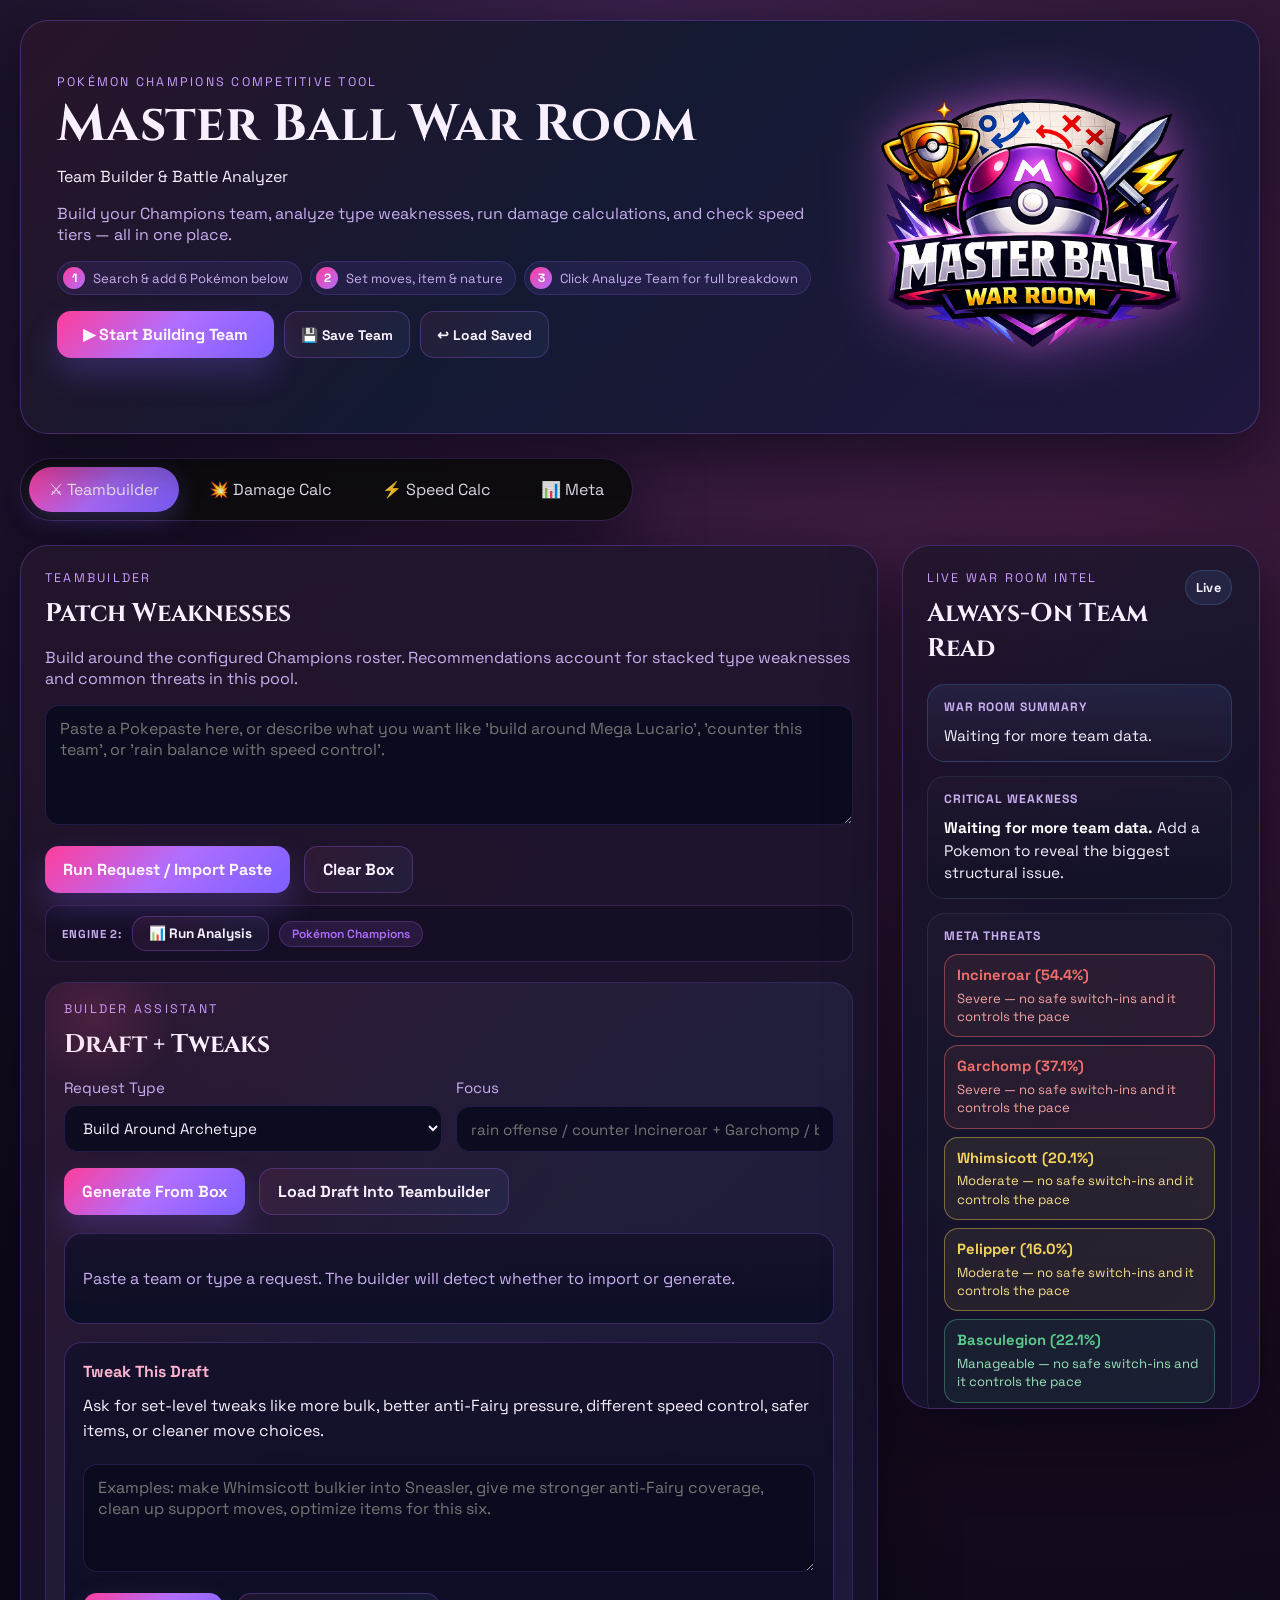
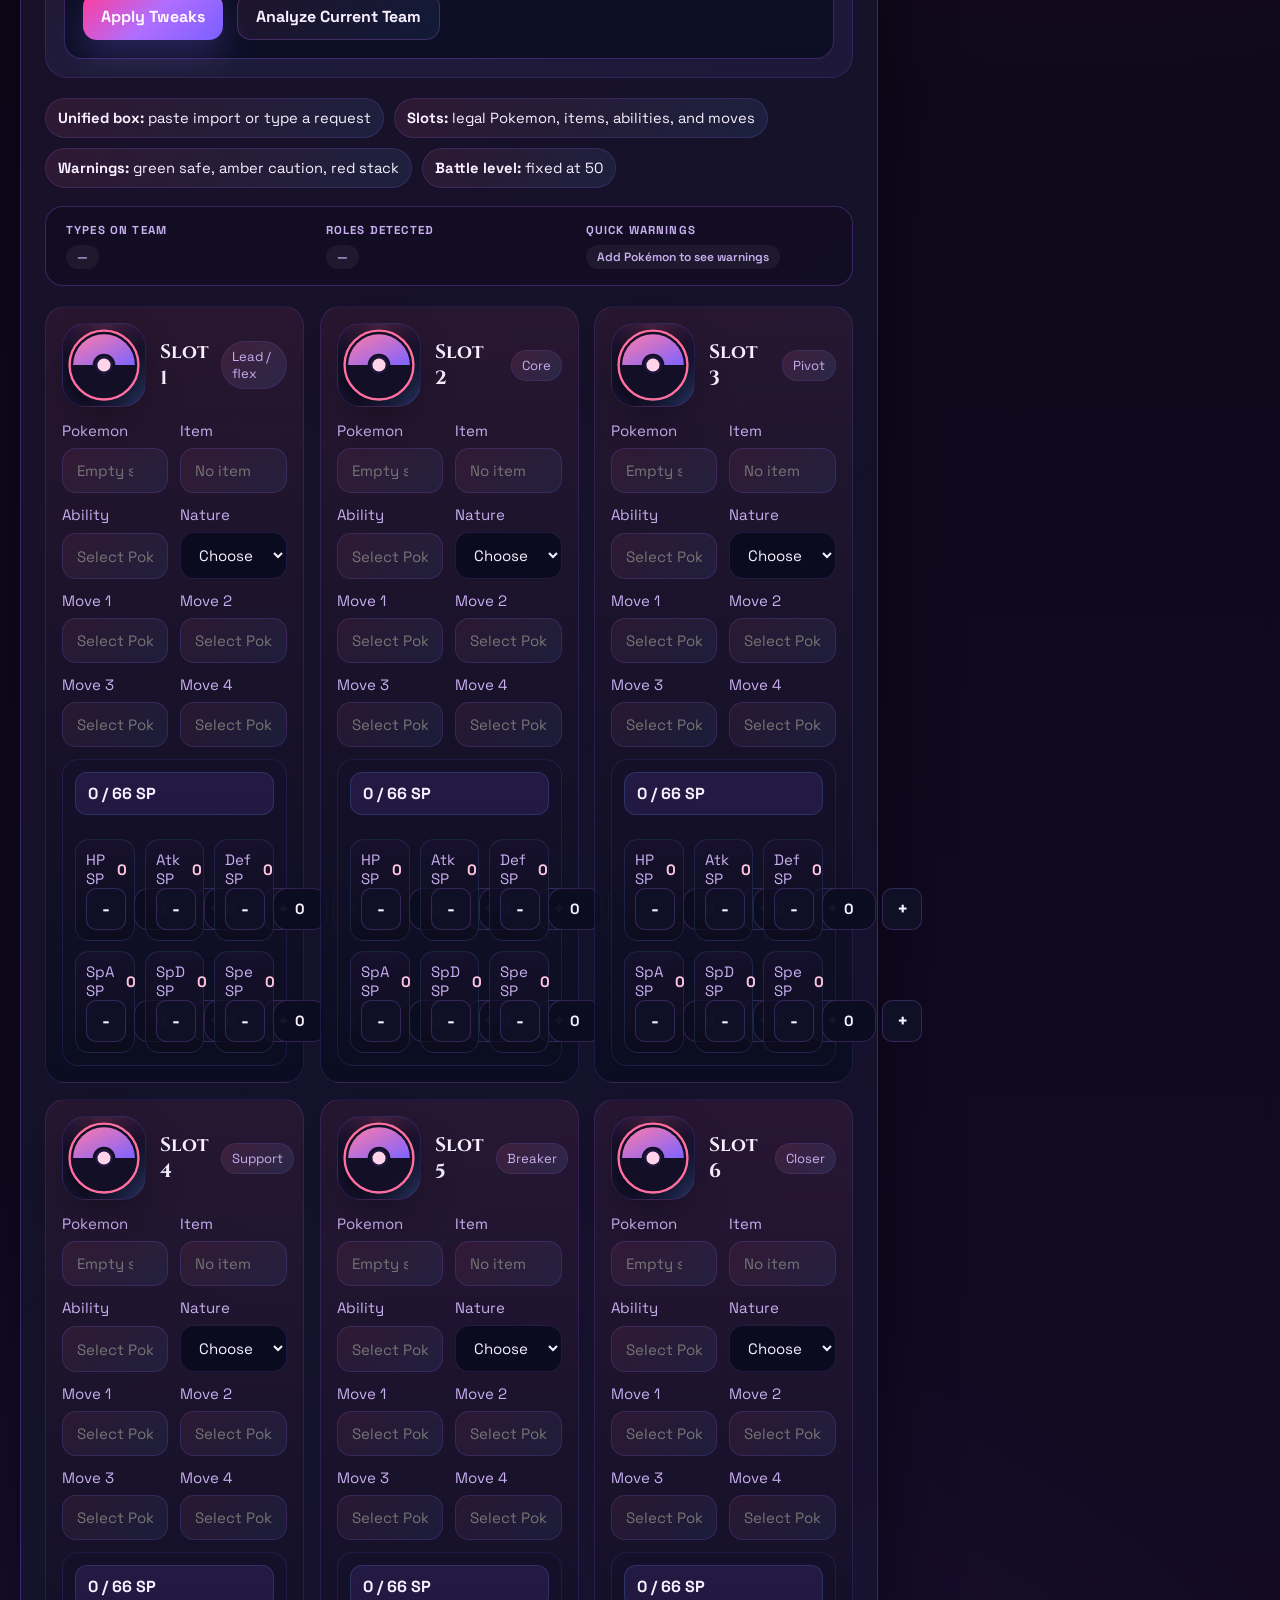
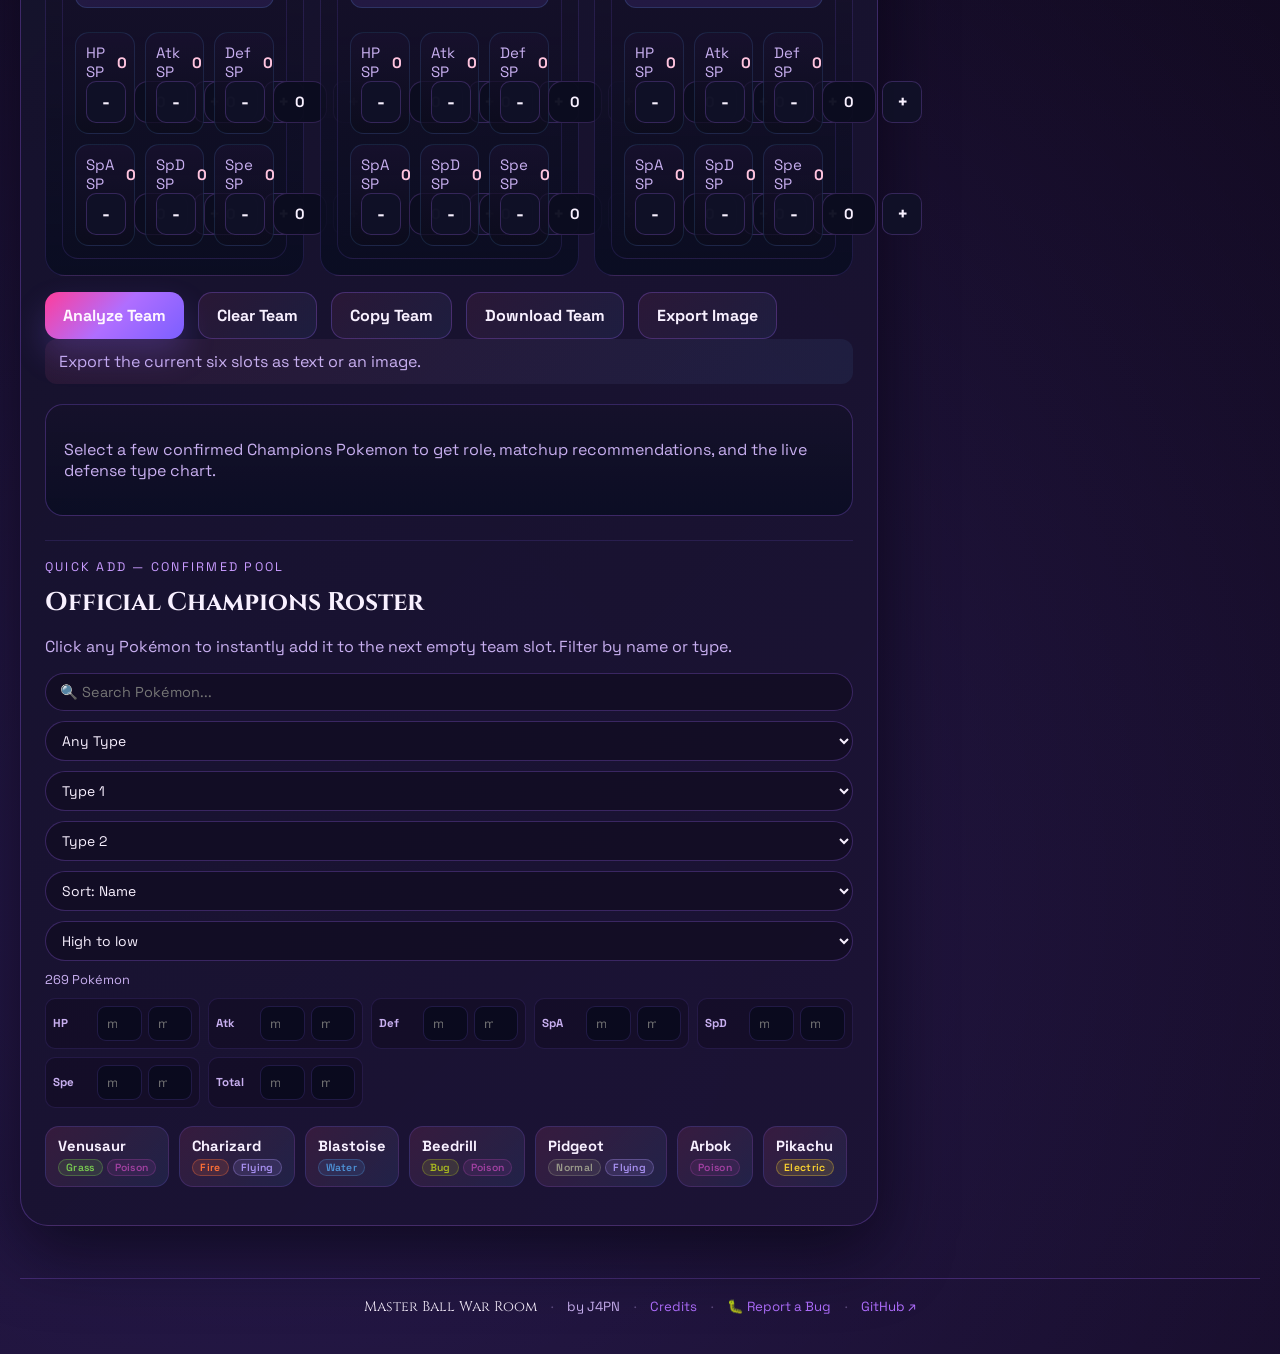
==== index.html @ 1067cf89 "Add files via upload" ====
<!DOCTYPE html>
<html lang="en">
<head>
  <meta charset="UTF-8" />
  <meta name="viewport" content="width=device-width, initial-scale=1.0" />
  <title>Pokémon Champions Team Builder — Master Ball War Room</title>
  <link rel="preconnect" href="https://fonts.googleapis.com" />
  <link rel="preconnect" href="https://fonts.gstatic.com" crossorigin />
  <link href="https://fonts.googleapis.com/css2?family=Cinzel:wght@500;700;800&family=Space+Grotesk:wght@400;500;700&display=swap" rel="stylesheet" />
  <link rel="stylesheet" href="./styles.css?v=20260419l" />
</head>
<body>
  <div class="page-shell">
    <header class="hero">
      <div class="hero-copy">
        <p class="eyebrow">Pokémon Champions Competitive Tool</p>
        <h1>Master Ball War Room</h1>
        <p class="hero-subtitle">Team Builder &amp; Battle Analyzer</p>
        <p class="hero-text">
          Build your Champions team, analyze type weaknesses, run damage calculations, and check speed tiers — all in one place.
        </p>
        <div class="hero-onboarding">
          <span class="hero-step"><span class="hero-step__num">1</span>Search &amp; add 6 Pokémon below</span>
          <span class="hero-step"><span class="hero-step__num">2</span>Set moves, item &amp; nature</span>
          <span class="hero-step"><span class="hero-step__num">3</span>Click Analyze Team for full breakdown</span>
        </div>
        <div class="hero-cta-row">
          <button class="action-button accent hero-cta-btn" id="hero-start-btn">▶ Start Building Team</button>
          <button class="action-button ghost hero-save-btn" id="hero-save-btn" title="Save team to browser storage">💾 Save Team</button>
          <button class="action-button ghost hero-save-btn" id="hero-load-btn" title="Load saved team">↩ Load Saved</button>
        </div>
        <p id="hero-save-status" class="hero-save-status"></p>
      </div>
      <div class="hero-logo" aria-hidden="true">
        <img src="./logo.png" alt="Master Ball War Room logo" class="hero-logo__img" />
      </div>
    </header>

    <nav class="tab-bar" aria-label="Calculator tabs">
      <button class="tab-button is-active" data-tab-trigger="teambuilder">⚔ Teambuilder</button>
      <button class="tab-button" data-tab-trigger="damage">💥 Damage Calc</button>
      <button class="tab-button" data-tab-trigger="speed">⚡ Speed Calc</button>
      <button class="tab-button" data-tab-trigger="meta">📊 Meta</button>
    </nav>

    <main>
      <section class="tab-panel" data-tab-panel="damage">
        <div class="quick-strip">
          <div class="quick-chip"><strong>Roster:</strong> legal Champions DB only</div>
          <div class="quick-chip"><strong>Moves:</strong> legal learnsets only</div>
          <div class="quick-chip"><strong>Items:</strong> parsed from <code>Items.txt</code></div>
          <div class="quick-chip"><strong>Stats:</strong> 66 total SP / 32 max per stat</div>
          <div class="quick-chip"><strong>Battle level:</strong> fixed at 50</div>
        </div>
        <div class="panel-grid">
          <section class="card import-card">
            <div class="section-heading">
              <p class="section-kicker">Import</p>
              <h2>Pikalytics / Showdown Paste</h2>
            </div>
            <p class="muted">
              Paste one or more exported sets. Champions legal forms and variants are supported, and imported EVs are converted into Champions-style SP.
            </p>
            <textarea id="import-input" class="import-box" placeholder="Lycanroc-Dusk @ Focus Sash&#10;Ability: Tough Claws&#10;EVs: 252 Atk / 4 Def / 252 Spe&#10;Jolly Nature&#10;- Accelerock&#10;- Stone Edge"></textarea>
            <div class="inline-actions">
              <button id="parse-import" class="action-button accent">Parse Import</button>
              <button id="clear-import" class="action-button ghost">Clear</button>
            </div>
            <div id="import-results" class="import-results"></div>
          </section>

          <section class="card calc-card">
            <div class="section-heading">
              <p class="section-kicker">Battle Setup</p>
              <h2>Attacker vs Defender</h2>
            </div>

            <div class="combatants">
              <article class="combatant">
                <div class="combatant-header">
                  <div class="pokemon-preview">
                    <div class="sprite-shell"><img id="attacker-sprite" class="pokemon-sprite" alt="Attacker sprite" /></div>
                    <div>
                      <h3>Attacker</h3>
                      <p class="muted">Search by name, then lock in a legal set.</p>
                    </div>
                  </div>
                </div>
                <div class="field-grid">
                  <label>
                    Pokemon
                    <input id="attacker-name" class="combo-input" placeholder="Search attacker Pokemon" />
                  </label>
                  <label>
                    Item
                    <input id="attacker-item" class="combo-input" placeholder="Search attacker item" />
                  </label>
                  <label>
                    Ability
                    <input id="attacker-ability" class="combo-input" placeholder="Search attacker ability" />
                  </label>
                  <label>
                    Nature
                    <select id="attacker-nature"></select>
                  </label>
                  <label>
                    Move
                    <input id="attacker-move" class="combo-input move-picker-input" placeholder="Click to choose legal move" readonly />
                  </label>
                  <label>
                    Atk Stage
                    <select id="calc-attacker-atk-stage">
                      <option value="-6">-6</option><option value="-5">-5</option><option value="-4">-4</option><option value="-3">-3</option><option value="-2">-2</option><option value="-1">-1</option><option value="0" selected>0</option><option value="1">+1</option><option value="2">+2</option><option value="3">+3</option><option value="4">+4</option><option value="5">+5</option><option value="6">+6</option>
                    </select>
                  </label>
                  <label>
                    SpA Stage
                    <select id="calc-attacker-spa-stage">
                      <option value="-6">-6</option><option value="-5">-5</option><option value="-4">-4</option><option value="-3">-3</option><option value="-2">-2</option><option value="-1">-1</option><option value="0" selected>0</option><option value="1">+1</option><option value="2">+2</option><option value="3">+3</option><option value="4">+4</option><option value="5">+5</option><option value="6">+6</option>
                    </select>
                  </label>
                  <label class="checkbox-field">
                    <input id="calc-attacker-burned" type="checkbox" />
                    Attacker Burned
                  </label>
                  <label>
                    Last Respects Fainted Allies
                    <input id="calc-last-respects-count" type="number" min="0" max="5" value="0" />
                  </label>
                  <label>
                    Supreme Overlord Fainted Allies
                    <input id="calc-supreme-count" type="number" min="0" max="5" value="0" />
                  </label>
                </div>
                <p class="muted stat-budget-copy">Stat Points: 66 total max, 32 max per stat.</p>
                <div class="sp-total" id="attacker-sp-total">0 / 66 SP</div>
                <div class="stats-grid" id="attacker-stats-grid"></div>
              </article>

              <article class="combatant">
                <div class="combatant-header">
                  <div class="pokemon-preview">
                    <div class="sprite-shell"><img id="defender-sprite" class="pokemon-sprite" alt="Defender sprite" /></div>
                    <div>
                      <h3>Defender</h3>
                      <p class="muted">Filter the legal roster fast.</p>
                    </div>
                  </div>
                </div>
                <div class="field-grid">
                  <label>
                    Pokemon
                    <input id="defender-name" class="combo-input" placeholder="Search defender Pokemon" />
                  </label>
                  <label>
                    Item
                    <input id="defender-item" class="combo-input" placeholder="Search defender item" />
                  </label>
                  <label>
                    Ability
                    <input id="defender-ability" class="combo-input" placeholder="Search defender ability" />
                  </label>
                  <label>
                    Nature
                    <select id="defender-nature"></select>
                  </label>
                  <label>
                    Def Stage
                    <select id="calc-defender-def-stage">
                      <option value="-6">-6</option><option value="-5">-5</option><option value="-4">-4</option><option value="-3">-3</option><option value="-2">-2</option><option value="-1">-1</option><option value="0" selected>0</option><option value="1">+1</option><option value="2">+2</option><option value="3">+3</option><option value="4">+4</option><option value="5">+5</option><option value="6">+6</option>
                    </select>
                  </label>
                  <label>
                    SpD Stage
                    <select id="calc-defender-spd-stage">
                      <option value="-6">-6</option><option value="-5">-5</option><option value="-4">-4</option><option value="-3">-3</option><option value="-2">-2</option><option value="-1">-1</option><option value="0" selected>0</option><option value="1">+1</option><option value="2">+2</option><option value="3">+3</option><option value="4">+4</option><option value="5">+5</option><option value="6">+6</option>
                    </select>
                  </label>
                  <label>
                    Weather
                    <select id="calc-weather">
                      <option value="">None</option>
                      <option value="Sun">Sun</option>
                      <option value="Rain">Rain</option>
                      <option value="Sand">Sand</option>
                      <option value="Snow">Snow</option>
                    </select>
                  </label>
                  <label>
                    Terrain
                    <select id="calc-terrain">
                      <option value="">None</option>
                      <option value="Electric">Electric</option>
                      <option value="Grassy">Grassy</option>
                      <option value="Psychic">Psychic</option>
                      <option value="Misty">Misty</option>
                    </select>
                  </label>
                </div>
                <p class="muted stat-budget-copy">Stat Points: 66 total max, 32 max per stat.</p>
                <div class="sp-total" id="defender-sp-total">0 / 66 SP</div>
                <div class="stats-grid" id="defender-stats-grid"></div>
              </article>
            </div>

            <div class="inline-actions calc-actions">
              <button id="calculate-damage" class="action-button accent">Calculate Damage</button>
              <button id="send-to-bug-tab" class="action-button ghost">Report A Problem</button>
            </div>

            <section id="damage-result" class="result-panel">
              <p class="placeholder">Select two Pokemon and a move to calculate damage.</p>
            </section>
          </section>
        </div>
      </section>

      <section class="tab-panel" data-tab-panel="speed">
        <div class="panel-grid speed-layout">
          <section class="card">
            <div class="section-heading">
              <p class="section-kicker">Speed Calc</p>
              <h2>Live Speed Calculator</h2>
            </div>
            <p class="muted">Pokemon list includes the Champions roster configured in this app, including supported forms and variants.</p>
            <div class="speed-preview">
              <div class="sprite-shell sprite-shell--large"><img id="speed-sprite" class="pokemon-sprite" alt="Speed calc sprite" /></div>
              <div class="quick-strip speed-strip">
                <div class="quick-chip"><strong>Search:</strong> legal roster only</div>
                <div class="quick-chip"><strong>Speed mods:</strong> Tailwind, Choice Scarf, stages</div>
              </div>
            </div>
            <div class="field-grid">
              <label>
                Pokemon
                <input id="speed-pokemon" class="combo-input" placeholder="Search speed calc Pokemon" />
              </label>
              <label>
                Base Speed
                <input id="speed-base" type="number" min="1" max="255" value="100" />
              </label>
              <label>
                IVs
                <input id="speed-iv" type="number" min="0" max="31" value="31" />
              </label>
              <label>
                Nature
                <select id="speed-nature-mode">
                  <option value="boost">Speed Boosting</option>
                  <option value="neutral">Neutral</option>
                  <option value="drop">Speed Lowering</option>
                </select>
              </label>
              <label class="checkbox-field">
                <input id="speed-scarf" type="checkbox" />
                Choice Scarf
              </label>
              <label>
                Stage
                <select id="speed-stage">
                  <option value="-6">-6</option>
                  <option value="-5">-5</option>
                  <option value="-4">-4</option>
                  <option value="-3">-3</option>
                  <option value="-2">-2</option>
                  <option value="-1">-1</option>
                  <option value="0" selected>0</option>
                  <option value="1">+1</option>
                  <option value="2">+2</option>
                  <option value="3">+3</option>
                  <option value="4">+4</option>
                  <option value="5">+5</option>
                  <option value="6">+6</option>
                </select>
              </label>
              <label class="checkbox-field">
                <input id="speed-tailwind" type="checkbox" />
                Tailwind Active
              </label>
              <label>
                Weather
                <select id="speed-weather">
                  <option value="">None</option>
                  <option value="Rain">Rain</option>
                  <option value="Sun">Sun</option>
                  <option value="Sand">Sand</option>
                  <option value="Snow">Snow</option>
                </select>
              </label>
              <label>
                Speed Ability Mod
                <select id="speed-ability-mod">
                  <option value="">None</option>
                  <option value="swift-swim">Swift Swim</option>
                  <option value="chlorophyll">Chlorophyll</option>
                  <option value="sand-rush">Sand Rush</option>
                  <option value="slush-rush">Slush Rush</option>
                  <option value="surge-surfer">Surge Surfer</option>
                  <option value="unburden">Unburden</option>
                </select>
              </label>
            </div>
            <section id="speed-result" class="result-panel compact"></section>
          </section>

          <section class="card">
            <div class="section-heading">
              <p class="section-kicker">Reference</p>
              <h2>Common Speed Tiers</h2>
            </div>
            <p class="muted">
              These benchmarks use level 50, 31 IVs, and the benchmarked SP, nature, and item shown on each meta row.
            </p>
            <div id="speed-chart" class="speed-chart"></div>
          </section>
        </div>
      </section>

      <section class="tab-panel is-active" data-tab-panel="teambuilder">
        <div class="panel-grid teambuilder-layout">
          <section class="card">
            <div class="section-heading">
              <p class="section-kicker">Teambuilder</p>
              <h2>Patch Weaknesses</h2>
            </div>
            <p class="muted">
              Build around the configured Champions roster. Recommendations account for stacked type weaknesses and common threats in this pool.
            </p>
            <textarea id="team-import-input" class="compact-box" placeholder="Paste a Pokepaste here, or describe what you want like 'build around Mega Lucario', 'counter this team', or 'rain balance with speed control'."></textarea>
            <div class="inline-actions">
              <button id="team-parse-import" class="action-button accent">Run Request / Import Paste</button>
              <button id="team-clear-import" class="action-button ghost">Clear Box</button>
            </div>
            <div class="builder-assistant card-glow">
              <div class="section-heading">
                <p class="section-kicker">Builder Assistant</p>
                <h2>Draft + Tweaks</h2>
              </div>
              <div class="field-grid builder-assistant__grid">
                <label>
                  Request Type
                  <select id="ai-builder-mode">
                    <option value="archetype">Build Around Archetype</option>
                    <option value="counter">Counter A Team</option>
                    <option value="pokemon">Build Around A Pokemon</option>
                  </select>
                </label>
                <label>
                  Focus
                  <input id="ai-builder-focus" placeholder="rain offense / counter Incineroar + Garchomp / build around Mega Gardevoir" />
                </label>
              </div>
              <div class="inline-actions">
                <button id="ai-builder-generate" class="action-button accent">Generate From Box</button>
                <button id="ai-builder-apply" class="action-button ghost">Load Draft Into Teambuilder</button>
              </div>
              <section id="ai-builder-output" class="result-panel compact">
                <p class="placeholder">Paste a team or type a request. The builder will detect whether to import or generate.</p>
              </section>
              <section class="result-panel compact builder-tweak-panel">
                <p class="result-title">Tweak This Draft</p>
                <p class="result-copy">Ask for set-level tweaks like more bulk, better anti-Fairy pressure, different speed control, safer items, or cleaner move choices.</p>
                <textarea id="ai-builder-tweaks" class="compact-box" placeholder="Examples: make Whimsicott bulkier into Sneasler, give me stronger anti-Fairy coverage, clean up support moves, optimize items for this six."></textarea>
                <div class="inline-actions">
                  <button id="ai-builder-tweak" class="action-button accent">Apply Tweaks</button>
                  <button id="ai-builder-analyze" class="action-button ghost">Analyze Current Team</button>
                </div>
              </section>
            </div>
            <div class="quick-strip">
              <div class="quick-chip"><strong>Unified box:</strong> paste import or type a request</div>
              <div class="quick-chip"><strong>Slots:</strong> legal Pokemon, items, abilities, and moves</div>
              <div class="quick-chip"><strong>Warnings:</strong> green safe, amber caution, red stack</div>
              <div class="quick-chip"><strong>Battle level:</strong> fixed at 50</div>
            </div>
            <div class="team-builder-grid">
              <article class="team-card" data-team-card="0">
                <div class="team-card__header"><div class="pokemon-preview"><div class="sprite-shell"><img id="team-sprite-0" class="pokemon-sprite" alt="Team slot 1 sprite" /></div><h3>Slot 1</h3></div><span class="team-card__tag">Lead / flex</span></div>
                <div class="team-card__grid">
                  <label>Pokemon<input class="combo-input team-slot" data-slot="0" placeholder="Search slot 1 Pokemon" /></label>
                  <label>Item<input class="combo-input team-item" data-slot="0" placeholder="Search slot 1 item" /></label>
                  <label>Ability<input class="combo-input team-ability" data-slot="0" placeholder="Search slot 1 abilities" /></label>
                  <label>Nature<select class="team-nature" data-slot="0"></select></label>
                  <label>Move 1<input class="combo-input team-move move-picker-input" data-slot="0" data-move-slot="0" placeholder="Click to choose move 1" readonly /></label>
                  <label>Move 2<input class="combo-input team-move move-picker-input" data-slot="0" data-move-slot="1" placeholder="Click to choose move 2" readonly /></label>
                  <label>Move 3<input class="combo-input team-move move-picker-input" data-slot="0" data-move-slot="2" placeholder="Click to choose move 3" readonly /></label>
                  <label>Move 4<input class="combo-input team-move move-picker-input" data-slot="0" data-move-slot="3" placeholder="Click to choose move 4" readonly /></label>
                  <div class="team-sp-block team-card__full">
                    <div class="sp-total" id="team-sp-total-0">0 / 66 SP</div>
                    <div class="team-stats-grid" id="team-stats-grid-0"></div>
                  </div>
                </div>
              </article>
              <article class="team-card" data-team-card="1">
                <div class="team-card__header"><div class="pokemon-preview"><div class="sprite-shell"><img id="team-sprite-1" class="pokemon-sprite" alt="Team slot 2 sprite" /></div><h3>Slot 2</h3></div><span class="team-card__tag">Core</span></div>
                <div class="team-card__grid">
                  <label>Pokemon<input class="combo-input team-slot" data-slot="1" placeholder="Search slot 2 Pokemon" /></label>
                  <label>Item<input class="combo-input team-item" data-slot="1" placeholder="Search slot 2 item" /></label>
                  <label>Ability<input class="combo-input team-ability" data-slot="1" placeholder="Search slot 2 abilities" /></label>
                  <label>Nature<select class="team-nature" data-slot="1"></select></label>
                  <label>Move 1<input class="combo-input team-move move-picker-input" data-slot="1" data-move-slot="0" placeholder="Click to choose move 1" readonly /></label>
                  <label>Move 2<input class="combo-input team-move move-picker-input" data-slot="1" data-move-slot="1" placeholder="Click to choose move 2" readonly /></label>
                  <label>Move 3<input class="combo-input team-move move-picker-input" data-slot="1" data-move-slot="2" placeholder="Click to choose move 3" readonly /></label>
                  <label>Move 4<input class="combo-input team-move move-picker-input" data-slot="1" data-move-slot="3" placeholder="Click to choose move 4" readonly /></label>
                  <div class="team-sp-block team-card__full">
                    <div class="sp-total" id="team-sp-total-1">0 / 66 SP</div>
                    <div class="team-stats-grid" id="team-stats-grid-1"></div>
                  </div>
                </div>
              </article>
              <article class="team-card" data-team-card="2">
                <div class="team-card__header"><div class="pokemon-preview"><div class="sprite-shell"><img id="team-sprite-2" class="pokemon-sprite" alt="Team slot 3 sprite" /></div><h3>Slot 3</h3></div><span class="team-card__tag">Pivot</span></div>
                <div class="team-card__grid">
                  <label>Pokemon<input class="combo-input team-slot" data-slot="2" placeholder="Search slot 3 Pokemon" /></label>
                  <label>Item<input class="combo-input team-item" data-slot="2" placeholder="Search slot 3 item" /></label>
                  <label>Ability<input class="combo-input team-ability" data-slot="2" placeholder="Search slot 3 abilities" /></label>
                  <label>Nature<select class="team-nature" data-slot="2"></select></label>
                  <label>Move 1<input class="combo-input team-move move-picker-input" data-slot="2" data-move-slot="0" placeholder="Click to choose move 1" readonly /></label>
                  <label>Move 2<input class="combo-input team-move move-picker-input" data-slot="2" data-move-slot="1" placeholder="Click to choose move 2" readonly /></label>
                  <label>Move 3<input class="combo-input team-move move-picker-input" data-slot="2" data-move-slot="2" placeholder="Click to choose move 3" readonly /></label>
                  <label>Move 4<input class="combo-input team-move move-picker-input" data-slot="2" data-move-slot="3" placeholder="Click to choose move 4" readonly /></label>
                  <div class="team-sp-block team-card__full">
                    <div class="sp-total" id="team-sp-total-2">0 / 66 SP</div>
                    <div class="team-stats-grid" id="team-stats-grid-2"></div>
                  </div>
                </div>
              </article>
              <article class="team-card" data-team-card="3">
                <div class="team-card__header"><div class="pokemon-preview"><div class="sprite-shell"><img id="team-sprite-3" class="pokemon-sprite" alt="Team slot 4 sprite" /></div><h3>Slot 4</h3></div><span class="team-card__tag">Support</span></div>
                <div class="team-card__grid">
                  <label>Pokemon<input class="combo-input team-slot" data-slot="3" placeholder="Search slot 4 Pokemon" /></label>
                  <label>Item<input class="combo-input team-item" data-slot="3" placeholder="Search slot 4 item" /></label>
                  <label>Ability<input class="combo-input team-ability" data-slot="3" placeholder="Search slot 4 abilities" /></label>
                  <label>Nature<select class="team-nature" data-slot="3"></select></label>
                  <label>Move 1<input class="combo-input team-move move-picker-input" data-slot="3" data-move-slot="0" placeholder="Click to choose move 1" readonly /></label>
                  <label>Move 2<input class="combo-input team-move move-picker-input" data-slot="3" data-move-slot="1" placeholder="Click to choose move 2" readonly /></label>
                  <label>Move 3<input class="combo-input team-move move-picker-input" data-slot="3" data-move-slot="2" placeholder="Click to choose move 3" readonly /></label>
                  <label>Move 4<input class="combo-input team-move move-picker-input" data-slot="3" data-move-slot="3" placeholder="Click to choose move 4" readonly /></label>
                  <div class="team-sp-block team-card__full">
                    <div class="sp-total" id="team-sp-total-3">0 / 66 SP</div>
                    <div class="team-stats-grid" id="team-stats-grid-3"></div>
                  </div>
                </div>
              </article>
              <article class="team-card" data-team-card="4">
                <div class="team-card__header"><div class="pokemon-preview"><div class="sprite-shell"><img id="team-sprite-4" class="pokemon-sprite" alt="Team slot 5 sprite" /></div><h3>Slot 5</h3></div><span class="team-card__tag">Breaker</span></div>
                <div class="team-card__grid">
                  <label>Pokemon<input class="combo-input team-slot" data-slot="4" placeholder="Search slot 5 Pokemon" /></label>
                  <label>Item<input class="combo-input team-item" data-slot="4" placeholder="Search slot 5 item" /></label>
                  <label>Ability<input class="combo-input team-ability" data-slot="4" placeholder="Search slot 5 abilities" /></label>
                  <label>Nature<select class="team-nature" data-slot="4"></select></label>
                  <label>Move 1<input class="combo-input team-move move-picker-input" data-slot="4" data-move-slot="0" placeholder="Click to choose move 1" readonly /></label>
                  <label>Move 2<input class="combo-input team-move move-picker-input" data-slot="4" data-move-slot="1" placeholder="Click to choose move 2" readonly /></label>
                  <label>Move 3<input class="combo-input team-move move-picker-input" data-slot="4" data-move-slot="2" placeholder="Click to choose move 3" readonly /></label>
                  <label>Move 4<input class="combo-input team-move move-picker-input" data-slot="4" data-move-slot="3" placeholder="Click to choose move 4" readonly /></label>
                  <div class="team-sp-block team-card__full">
                    <div class="sp-total" id="team-sp-total-4">0 / 66 SP</div>
                    <div class="team-stats-grid" id="team-stats-grid-4"></div>
                  </div>
                </div>
              </article>
              <article class="team-card" data-team-card="5">
                <div class="team-card__header"><div class="pokemon-preview"><div class="sprite-shell"><img id="team-sprite-5" class="pokemon-sprite" alt="Team slot 6 sprite" /></div><h3>Slot 6</h3></div><span class="team-card__tag">Closer</span></div>
                <div class="team-card__grid">
                  <label>Pokemon<input class="combo-input team-slot" data-slot="5" placeholder="Search slot 6 Pokemon" /></label>
                  <label>Item<input class="combo-input team-item" data-slot="5" placeholder="Search slot 6 item" /></label>
                  <label>Ability<input class="combo-input team-ability" data-slot="5" placeholder="Search slot 6 abilities" /></label>
                  <label>Nature<select class="team-nature" data-slot="5"></select></label>
                  <label>Move 1<input class="combo-input team-move move-picker-input" data-slot="5" data-move-slot="0" placeholder="Click to choose move 1" readonly /></label>
                  <label>Move 2<input class="combo-input team-move move-picker-input" data-slot="5" data-move-slot="1" placeholder="Click to choose move 2" readonly /></label>
                  <label>Move 3<input class="combo-input team-move move-picker-input" data-slot="5" data-move-slot="2" placeholder="Click to choose move 3" readonly /></label>
                  <label>Move 4<input class="combo-input team-move move-picker-input" data-slot="5" data-move-slot="3" placeholder="Click to choose move 4" readonly /></label>
                  <div class="team-sp-block team-card__full">
                    <div class="sp-total" id="team-sp-total-5">0 / 66 SP</div>
                    <div class="team-stats-grid" id="team-stats-grid-5"></div>
                  </div>
                </div>
              </article>
            </div>
            <div class="inline-actions">
              <button id="build-team" class="action-button accent">Analyze Team</button>
              <button id="clear-team" class="action-button ghost">Clear Team</button>
              <button id="copy-team-export" class="action-button ghost">Copy Team</button>
              <button id="download-team-export" class="action-button ghost">Download Team</button>
              <button id="download-team-image" class="action-button ghost">Export Image</button>
            </div>
            <section id="team-export-status" class="status-note">Export the current six slots as text or an image.</section>
            <section id="team-analysis" class="result-panel">
              <p class="placeholder">Select a few confirmed Champions Pokemon to get role, matchup recommendations, and the live defense type chart.</p>
            </section>
            <div class="team-roster-shell">
              <div class="section-heading">
                <p class="section-kicker">Quick Add — Confirmed Pool</p>
                <h2>Official Champions Roster</h2>
              </div>
              <p class="muted">
                Click any Pokémon to instantly add it to the next empty team slot. Filter by name or type.
              </p>
              <div class="roster-filter-row">
                <input id="roster-search" class="roster-search-input" placeholder="🔍 Search Pokémon..." />
                <select id="roster-type-filter" class="roster-type-select">
                  <option value="">All Types</option>
                  <option value="Normal">Normal</option>
                  <option value="Fire">Fire</option>
                  <option value="Water">Water</option>
                  <option value="Grass">Grass</option>
                  <option value="Electric">Electric</option>
                  <option value="Ice">Ice</option>
                  <option value="Fighting">Fighting</option>
                  <option value="Poison">Poison</option>
                  <option value="Ground">Ground</option>
                  <option value="Flying">Flying</option>
                  <option value="Psychic">Psychic</option>
                  <option value="Bug">Bug</option>
                  <option value="Rock">Rock</option>
                  <option value="Ghost">Ghost</option>
                  <option value="Dragon">Dragon</option>
                  <option value="Dark">Dark</option>
                  <option value="Steel">Steel</option>
                  <option value="Fairy">Fairy</option>
                </select>
                <select id="roster-type1-filter" class="roster-type-select" aria-label="Type 1 filter"></select>
                <select id="roster-type2-filter" class="roster-type-select" aria-label="Type 2 filter"></select>
                <select id="roster-stat-sort" class="roster-type-select" aria-label="Sort stat"></select>
                <select id="roster-sort-direction" class="roster-type-select" aria-label="Sort direction">
                  <option value="desc">High to low</option>
                  <option value="asc">Low to high</option>
                </select>
                <span id="roster-count" class="roster-count"></span>
              </div>
              <div class="roster-stat-filter-grid" id="roster-stat-filter-grid"></div>
              <div id="confirmed-roster" class="confirmed-roster confirmed-roster--row"></div>
            </div>
          </section>
          <aside id="live-war-room-intel" class="card live-war-room-card" aria-live="polite" aria-busy="false">
            <div class="section-heading live-war-room-card__heading">
              <div>
                <p class="section-kicker">Live War Room Intel</p>
                <h2>Always-On Team Read</h2>
              </div>
              <span class="live-war-room-card__status">Monitoring</span>
            </div>
            <section class="live-war-room-section live-war-room-section--summary">
              <p class="live-war-room-section__label">War Room Summary</p>
              <p class="live-war-room-section__body">Waiting for more team data.</p>
            </section>
            <section class="live-war-room-section">
              <p class="live-war-room-section__label">Critical Weakness</p>
              <p class="live-war-room-section__body">Add more Pokemon to reveal the biggest structural issue.</p>
            </section>
            <section class="live-war-room-section">
              <p class="live-war-room-section__label">Meta Threats</p>
              <div class="live-war-room-list">
                <div class="live-war-room-list__item">Meta snapshot not ready, using local team read.</div>
              </div>
            </section>
            <section class="live-war-room-section">
              <p class="live-war-room-section__label">Speed Control</p>
              <p class="live-war-room-section__body">Waiting for more speed information.</p>
            </section>
            <section class="live-war-room-section">
              <p class="live-war-room-section__label">Quick Matchup Preview</p>
              <div class="live-war-room-list">
                <div class="live-war-room-list__item">Add more Pokemon to reveal matchup pressure.</div>
              </div>
            </section>
            <section class="live-war-room-section">
              <p class="live-war-room-section__label">Role Gaps</p>
              <div class="live-war-room-list">
                <div class="live-war-room-list__item">No role gaps yet. Add more Pokemon to expose them.</div>
              </div>
            </section>
            <section class="live-war-room-section">
              <p class="live-war-room-section__label">Team Score</p>
              <div class="live-war-room-score-row">
                <div class="live-war-room-score"><span>Offense</span><strong>--</strong></div>
                <div class="live-war-room-score"><span>Defense</span><strong>--</strong></div>
                <div class="live-war-room-score"><span>Synergy</span><strong>--</strong></div>
              </div>
            </section>
          </aside>
        </div>
      </section>

      <section class="tab-panel" data-tab-panel="meta">
        <div class="panel-grid speed-layout">
          <section class="card">
            <div class="section-heading">
              <p class="section-kicker">Meta</p>
              <h2>Champions Usage Board</h2>
            </div>
            <p class="muted">
              Usage is pulled from the current Pikalytics-backed meta snapshot when available, then shown across the full legal roster.
            </p>
            <section id="meta-status" class="status-note">Loading current Champions meta snapshot.</section>
            <div id="meta-usage-board" class="speed-chart"></div>
          </section>
        </div>
      </section>

      <section class="tab-panel" data-tab-panel="credits">
        <div class="panel-grid speed-layout">
          <section class="card">
            <div class="section-heading">
              <p class="section-kicker">Credits</p>
              <h2>Credits And Inspiration</h2>
            </div>
            <div class="analysis-grid">
              <div class="analysis-stack">
                <p class="result-title">Project</p>
                <p class="result-copy"><strong>Created by:</strong> J4PN</p>
                <p class="result-copy"><strong>Discord:</strong> J4PN_</p>
              </div>
              <div class="analysis-stack">
                <p class="result-title">Inspiration</p>
                <p class="result-copy"><strong>PokeCounter inspiration / ROI:</strong> <a href="https://pokecounter.app/about" target="_blank" rel="noreferrer">pokecounter.app/about</a></p>
                <p class="result-copy">Credit to the owner of PokeCounter for inspiration on matchup presentation and team-analysis clarity.</p>
                <p class="result-copy"><strong>pkmn.help inspiration:</strong> <a href="https://www.pkmn.help/about/" target="_blank" rel="noreferrer">pkmn.help/about</a></p>
                <p class="result-copy">Credit to wavebeem's pkmn.help for type-chart and matchup-calculator inspiration.</p>
              </div>
              <div class="analysis-stack">
                <p class="result-title">Sources</p>
                <p class="result-copy"><a href="https://www.serebii.net/" target="_blank" rel="noreferrer">Serebii</a></p>
                <p class="result-copy"><a href="https://pokemondb.net/" target="_blank" rel="noreferrer">Pokemon Database</a></p>
                <p class="result-copy"><a href="https://www.pikalytics.com/pokedex/championstournaments" target="_blank" rel="noreferrer">Pikalytics Champions Tournaments</a></p>
                <p class="result-copy"><a href="https://www.pikalytics.com/pokedex/championspreview" target="_blank" rel="noreferrer">Pikalytics Champions Preview</a></p>
              </div>
              <div class="analysis-stack">
                <p class="result-title">Special Thanks</p>
                <p class="result-copy"><strong>RoiDadadou</strong></p>
                <p class="result-copy">Provided Pokemon learnsets and legal Pokemon support data.</p>
                <p class="result-copy"><a href="https://x.com/leperseuradimir" target="_blank" rel="noreferrer">x.com/leperseuradimir</a></p>
                <p class="result-copy"><strong>Discord:</strong> roidadadou</p>
              </div>
            </div>
          </section>
        </div>
      </section>

      <section class="tab-panel" data-tab-panel="bugs">
        <div class="panel-grid speed-layout">
          <section class="card">
            <div class="section-heading">
              <p class="section-kicker">Support</p>
              <h2>Bug Report Builder</h2>
            </div>
            <p class="muted">
              Build a clean report with your current calculator state. This is the fastest no-backend option, and it can be wired to email or GitHub later.
            </p>
            <div class="field-grid">
              <label>
                Bug Title
                <input id="bug-title" placeholder="Damage calc mismatch on Lycanroc Dusk" />
              </label>
              <label>
                Severity
                <select id="bug-severity">
                  <option value="high">High</option>
                  <option value="medium" selected>Medium</option>
                  <option value="low">Low</option>
                </select>
              </label>
              <label>
                Expected Behavior
                <textarea id="bug-expected" class="compact-box" placeholder="What should have happened?"></textarea>
              </label>
              <label>
                Actual Behavior
                <textarea id="bug-actual" class="compact-box" placeholder="What happened instead?"></textarea>
              </label>
              <label>
                Steps To Reproduce
                <textarea id="bug-steps" class="compact-box" placeholder="1. Pick attacker&#10;2. Pick move&#10;3. Click calculate"></textarea>
              </label>
              <label>
                Contact / Notes
                <textarea id="bug-contact" class="compact-box" placeholder="Optional Discord, email, or notes"></textarea>
              </label>
            </div>
            <div class="inline-actions">
              <button id="generate-bug-report" class="action-button accent">Generate Report</button>
              <button id="send-bug-report-github" class="action-button accent">Send To GitHub</button>
              <button id="copy-bug-report" class="action-button ghost">Copy Report</button>
              <button id="download-bug-report" class="action-button ghost">Download Report</button>
            </div>
            <section id="bug-status" class="status-note">Reports can now open a prefilled GitHub issue for <code>J4PN/Master-Ball-War-Room</code>.</section>
          </section>

          <section class="card">
            <div class="section-heading">
              <p class="section-kicker">Preview</p>
              <h2>Report Payload</h2>
            </div>
            <textarea id="bug-report-output" class="import-box" readonly placeholder="Generate a report to preview the packaged payload."></textarea>
          </section>
        </div>
      </section>
    </main>

    <footer class="site-footer">
      <div class="site-footer__inner">
        <span class="site-footer__brand">Master Ball War Room</span>
        <span class="site-footer__sep">·</span>
        <span class="site-footer__by">by J4PN</span>
        <span class="site-footer__sep">·</span>
        <button class="footer-link-btn" data-tab-trigger="credits">Credits</button>
        <span class="site-footer__sep">·</span>
        <button class="footer-link-btn" data-tab-trigger="bugs">🐛 Report a Bug</button>
        <span class="site-footer__sep">·</span>
        <a class="site-footer__link" href="https://github.com/J4PN/Master-Ball-War-Room" target="_blank" rel="noreferrer">GitHub ↗</a>
      </div>
    </footer>

  <section id="move-picker" class="move-picker" aria-hidden="true">
    <div class="move-picker__dialog">
      <div class="move-picker__header">
        <h3 id="move-picker-title">Choose Move</h3>
        <button id="move-picker-close" class="move-picker__close" type="button">×</button>
      </div>
      <input id="move-picker-search" class="move-picker__search" placeholder="Search Moves..." />
      <div id="move-picker-filters" class="move-picker__filters" hidden></div>
      <div class="move-picker__table">
        <div id="move-picker-head" class="move-picker__head">
          <span>Move</span>
          <span>Fit</span>
          <span>Description</span>
          <span>Power</span>
          <span>Accuracy</span>
          <span>PP</span>
        </div>
        <div id="move-picker-results" class="move-picker__body"></div>
      </div>
    </div>
  </section>

  <script src="./champions_database_complete.js?v=20260419l"></script>
  <script src="./items-data.js?v=20260419l"></script>
  <script src="./abilities-data.js?v=20260419l"></script>
  <script src="./app.js?v=20260419l"></script>
<script src="./patch.js"></script>
<script src="./engine2.js"></script>
<script src="./tr_fix.js"></script>
    </body>
</html>
---- styles.css ----
:root {
  --bg: #0a0810;
  --bg-soft: #130d1e;
  --panel: rgba(18, 12, 34, 0.92);
  --panel-strong: rgba(26, 16, 48, 0.97);
  --text: #f8f0ff;
  --muted: #c8aff0;
  --gold: #c89bff;
  --gold-deep: #ff4fa3;
  --line: rgba(160, 100, 255, 0.28);
  --shadow: 0 24px 70px rgba(5, 3, 14, 0.65);
  --accent-hot: #ff3d9a;
  --accent-cool: #7b5fff;
  --accent-vivid: #b06eff;
  --accent-deep: #1e0c38;
  --success: #42d4a0;
  --radius-lg: 28px;
  --radius-md: 18px;
}

* { box-sizing: border-box; }

html, body {
  margin: 0;
  min-height: 100%;
  background:
    radial-gradient(circle at top, rgba(176, 110, 255, 0.22), transparent 32%),
    radial-gradient(circle at 85% 12%, rgba(255, 61, 154, 0.16), transparent 28%),
    radial-gradient(circle at 20% 90%, rgba(123, 95, 255, 0.18), transparent 32%),
    linear-gradient(180deg, #0a0810 0%, #10091e 48%, #160c28 100%);
  color: var(--text);
  font-family: "Space Grotesk", sans-serif;
}

body {
  padding: 20px;
  position: relative;
  overflow-x: hidden;
}
body::before,
body::after {
  content: "";
  position: fixed;
  inset: -10%;
  pointer-events: none;
  z-index: -1;
  opacity: 0.42;
  will-change: transform, opacity;
  transform: translate3d(0, 0, 0);
}
body::before {
  background:
    radial-gradient(circle at 18% 24%, rgba(176, 110, 255, 0.16), transparent 18%),
    radial-gradient(circle at 78% 18%, rgba(255, 61, 154, 0.12), transparent 16%),
    radial-gradient(circle at 64% 78%, rgba(123, 95, 255, 0.12), transparent 20%);
  animation: backgroundFlow 34s ease-in-out infinite alternate;
}
body::after {
  background:
    radial-gradient(circle at 32% 70%, rgba(255, 207, 118, 0.06), transparent 16%),
    radial-gradient(circle at 82% 62%, rgba(176, 110, 255, 0.08), transparent 18%);
  animation: backgroundFlowReverse 40s ease-in-out infinite alternate;
}
button, input, select, textarea { font: inherit; }
.page-shell { width: 100%; max-width: none; margin: 0 auto; }

.hero, .card, .tab-bar {
  border: 1px solid var(--line);
  box-shadow: var(--shadow);
}

.hero {
  display: grid;
  grid-template-columns: 1.6fr 0.8fr;
  gap: 24px;
  align-items: center;
  padding: 36px;
  border-radius: var(--radius-lg);
  background:
    linear-gradient(135deg, rgba(255, 93, 143, 0.12), rgba(93, 169, 255, 0.09) 45%, rgba(138, 99, 255, 0.14)),
    rgba(10, 10, 28, 0.92);
  animation: fadeSlideIn 700ms ease both;
}

.eyebrow, .section-kicker {
  margin: 0 0 10px;
  letter-spacing: 0.18em;
  text-transform: uppercase;
  font-size: 0.78rem;
  color: var(--gold);
}

h1, h2, h3 { margin: 0; font-family: "Cinzel", serif; }
h1 { font-size: clamp(2.2rem, 4vw, 4.4rem); line-height: 0.98; }
h2 { font-size: clamp(1.5rem, 2vw, 2rem); }
h3 { font-size: 1.2rem; }
.hero-text, .muted, .placeholder { color: var(--muted); }

.hero-orb {
  width: min(280px, 100%);
  aspect-ratio: 1;
  margin-inline: auto;
  border-radius: 50%;
  position: relative;
  overflow: hidden;
  border: 3px solid rgba(255, 93, 143, 0.8);
  box-shadow: inset 0 0 40px rgba(93, 169, 255, 0.2), 0 0 60px rgba(138, 99, 255, 0.18);
  background: #060606;
}

.hero-orb__top, .hero-orb__bottom, .hero-orb__center {
  position: absolute;
  inset-inline: 0;
}

.hero-orb__top { top: 0; height: 48%; background: linear-gradient(180deg, #2a1030 0%, #130720 100%); }
.hero-orb__bottom { bottom: 0; height: 48%; background: linear-gradient(180deg, #0d1434 0%, #191127 100%); }
.hero-orb__center {
  top: 46%;
  height: 8%;
  background: linear-gradient(90deg, transparent, var(--accent-cool), var(--accent-hot), transparent);
  box-shadow: 0 0 25px rgba(138, 99, 255, 0.45);
}

.hero-orb::after {
  content: "";
  position: absolute;
  inset: 38%;
  border-radius: 50%;
  background: radial-gradient(circle, #ffe0f0 0%, #ff5d8f 38%, #6548ff 100%);
  border: 3px solid #200821;
  box-shadow: 0 0 24px rgba(255, 128, 196, 0.48);
}

.tab-bar {
  display: inline-flex;
  gap: 10px;
  margin: 24px 0;
  padding: 8px;
  border-radius: 999px;
  background: rgba(14, 14, 14, 0.92);
}

.tab-button, .action-button {
  border: 0;
  cursor: pointer;
  transition: transform 160ms ease, box-shadow 180ms ease, background 180ms ease, border-color 180ms ease, opacity 180ms ease;
}

.tab-button {
  padding: 12px 20px;
  border-radius: 999px;
  background: transparent;
  color: var(--text);
}

.tab-button.is-active {
  background: linear-gradient(135deg, var(--accent-hot), var(--accent-vivid), var(--accent-cool));
  color: #fff7ff;
  box-shadow: 0 8px 24px rgba(138, 99, 255, 0.28);
}
.tab-panel {
  display: none;
  opacity: 0;
  transform: translate3d(0, 12px, 0);
}
.tab-panel.is-active {
  display: block;
  animation: tabPanelIn 180ms cubic-bezier(0.22, 1, 0.36, 1) both;
}
.tab-panel.is-entering .card,
.tab-panel.is-entering .analysis-stack,
.tab-panel.is-entering .team-card {
  animation: fadeSlideIn 220ms ease both;
}
.quick-strip {
  display: flex;
  flex-wrap: wrap;
  gap: 10px;
  margin-bottom: 18px;
}
.quick-chip {
  padding: 10px 12px;
  border-radius: 999px;
  background: linear-gradient(135deg, rgba(255, 93, 143, 0.1), rgba(93, 169, 255, 0.1));
  border: 1px solid rgba(138, 99, 255, 0.18);
  color: var(--text);
  font-size: 0.92rem;
}
.panel-grid { display: grid; gap: 24px; width: 100%; }
.panel-grid:not(.speed-layout) { grid-template-columns: minmax(320px, 420px) minmax(0, 1fr); }
.speed-layout { grid-template-columns: repeat(2, minmax(0, 1fr)); }
.panel-grid.teambuilder-layout {
  grid-template-columns: minmax(0, 1fr) clamp(320px, 28vw, 380px) !important;
  justify-items: stretch;
  align-items: start;
}
.panel-grid.teambuilder-layout > * {
  min-width: 0;
  min-height: 0;
}

.card {
  padding: 24px;
  border-radius: var(--radius-lg);
  background:
    linear-gradient(180deg, rgba(255, 255, 255, 0.02), transparent 22%),
    linear-gradient(135deg, rgba(255, 93, 143, 0.05), rgba(93, 169, 255, 0.04) 50%, rgba(138, 99, 255, 0.08)),
    var(--panel);
  backdrop-filter: blur(18px);
  width: 100%;
}
.card-glow {
  position: relative;
  overflow: hidden;
}
.card-glow::before {
  content: "";
  position: absolute;
  top: -48px;
  left: -30px;
  width: 160px;
  height: 160px;
  background: radial-gradient(circle, rgba(255, 93, 143, 0.14), transparent 70%);
  pointer-events: none;
  animation: floatGlow 7s ease-in-out infinite;
}
.tab-panel[data-tab-panel="teambuilder"] .card {
  width: 100%;
  max-width: 100%;
}
.tab-panel[data-tab-panel="teambuilder"] .panel-grid,
.tab-panel[data-tab-panel="teambuilder"] section.card {
  width: 100%;
  min-width: 0;
}

.section-heading { margin-bottom: 16px; }
.field-grid, .stats-grid, .inline-actions, .combatants { display: grid; gap: 14px; }
.field-grid { grid-template-columns: repeat(2, minmax(0, 1fr)); }
.calc-condition-grid { margin-top: 10px; }
.combatants { grid-template-columns: repeat(2, minmax(0, 1fr)); margin-top: 18px; }
.team-builder-grid {
  display: grid;
  grid-template-columns: repeat(3, minmax(0, 1fr));
  gap: 16px;
  margin-top: 18px;
  width: 100%;
}
.live-war-room-card {
  position: sticky;
  top: 18px;
  align-self: start;
  display: grid;
  gap: 14px;
  min-width: 0;
  height: calc(100vh - 36px);
  max-height: calc(100vh - 36px);
  overflow-y: auto;
  overflow-x: hidden;
  overscroll-behavior: contain;
  scrollbar-gutter: stable;
  -webkit-overflow-scrolling: touch;
  padding-right: 12px;
}
.live-war-room-card__heading {
  display: flex;
  align-items: flex-start;
  justify-content: space-between;
  gap: 12px;
  margin-bottom: 4px;
}
.live-war-room-card__status {
  padding: 8px 10px;
  border-radius: 999px;
  border: 1px solid rgba(93, 169, 255, 0.22);
  background: rgba(93, 169, 255, 0.1);
  color: var(--text);
  font-size: 0.8rem;
  font-weight: 700;
  letter-spacing: 0.02em;
}
.live-war-room-card.is-loading .live-war-room-card__status {
  border-color: rgba(244, 211, 94, 0.35);
  background: rgba(244, 211, 94, 0.14);
  color: #f4d35e;
}
.live-war-room-card.is-busy::after {
  border-radius: 20px;
}
.live-war-room-section {
  padding: 14px 16px;
  border-radius: 18px;
  border: 1px solid rgba(148, 163, 184, 0.14);
  background: linear-gradient(180deg, rgba(255, 255, 255, 0.02), rgba(11, 16, 31, 0.34));
  display: grid;
  gap: 10px;
}
.live-war-room-section--summary {
  border-color: rgba(93, 169, 255, 0.22);
  background: linear-gradient(180deg, rgba(93, 169, 255, 0.1), rgba(255, 255, 255, 0.02));
}
.live-war-room-section__label {
  margin: 0;
  color: var(--muted);
  text-transform: uppercase;
  letter-spacing: 0.08em;
  font-size: 0.76rem;
  font-weight: 700;
}
.live-war-room-section__body {
  margin: 0;
  color: var(--text);
  line-height: 1.45;
  font-size: 0.96rem;
}
.live-war-room-section__body strong {
  color: #fff;
}
.live-war-room-list {
  display: grid;
  gap: 8px;
}
.live-war-room-list__item {
  padding: 10px 12px;
  border-radius: 14px;
  background: rgba(255, 255, 255, 0.04);
  border: 1px solid rgba(148, 163, 184, 0.1);
  color: var(--text);
  line-height: 1.4;
  font-size: 0.92rem;
}
.live-war-room-list__item small {
  display: block;
  margin-top: 4px;
  color: var(--muted);
  font-size: 0.82rem;
}
.live-war-room-list__item.live-war-room-severity--good {
  border-color: rgba(91, 201, 140, 0.38);
  background: rgba(91, 201, 140, 0.08);
}
.live-war-room-list__item.live-war-room-severity--warn {
  border-color: rgba(244, 211, 94, 0.42);
  background: rgba(244, 211, 94, 0.08);
}
.live-war-room-list__item.live-war-room-severity--danger {
  border-color: rgba(239, 111, 108, 0.46);
  background: rgba(239, 111, 108, 0.08);
}
.live-war-room-list__item small.live-war-room-severity--good { color: #9be2b9; }
.live-war-room-list__item small.live-war-room-severity--warn { color: #f6df8a; }
.live-war-room-list__item small.live-war-room-severity--danger { color: #f3a4a1; }
.live-war-room-severity {
  display: inline-flex;
  align-items: center;
  gap: 6px;
  font-weight: 700;
}
.live-war-room-severity--good { color: #5bc98c; }
.live-war-room-severity--warn { color: #f4d35e; }
.live-war-room-severity--danger { color: #ef6f6c; }
.live-war-room-score-row {
  display: grid;
  grid-template-columns: repeat(3, minmax(0, 1fr));
  gap: 10px;
}
.live-war-room-score {
  padding: 12px 10px;
  border-radius: 14px;
  background: rgba(255, 255, 255, 0.04);
  border: 1px solid rgba(148, 163, 184, 0.1);
  display: grid;
  gap: 6px;
  text-align: center;
}
.live-war-room-score span {
  color: var(--muted);
  font-size: 0.8rem;
  text-transform: uppercase;
  letter-spacing: 0.05em;
}
.live-war-room-score strong {
  font-size: 1.15rem;
  color: var(--text);
}
.live-war-room-score--good strong { color: #5bc98c; }
.live-war-room-score--warn strong { color: #f4d35e; }
.live-war-room-score--danger strong { color: #ef6f6c; }
.stat-budget-copy { margin: 14px 0 8px; }
.sp-total {
  margin-bottom: 12px;
  padding: 10px 12px;
  border-radius: 12px;
  background: rgba(138, 99, 255, 0.12);
  border: 1px solid rgba(93, 169, 255, 0.18);
  color: var(--text);
  font-weight: 700;
}

.combatant {
  padding: 18px;
  border-radius: var(--radius-md);
  border: 1px solid var(--line);
  background: linear-gradient(180deg, rgba(31, 20, 54, 0.92), rgba(16, 18, 44, 0.95));
}

.combatant-header { margin-bottom: 16px; }
.pokemon-preview {
  display: flex;
  align-items: center;
  gap: 14px;
}
.sprite-shell {
  display: grid;
  place-items: center;
  width: 84px;
  min-width: 84px;
  aspect-ratio: 1;
  border-radius: 24px;
  border: 1px solid rgba(138, 99, 255, 0.24);
  background:
    radial-gradient(circle at top, rgba(255, 93, 143, 0.24), transparent 55%),
    radial-gradient(circle at bottom right, rgba(93, 169, 255, 0.24), transparent 52%),
    rgba(12, 12, 28, 0.9);
  box-shadow: inset 0 0 30px rgba(138, 99, 255, 0.14);
}
.sprite-shell--large {
  width: 112px;
  min-width: 112px;
  border-radius: 28px;
}
.pokemon-sprite {
  width: 76px;
  height: 76px;
  object-fit: contain;
  image-rendering: auto;
  filter: drop-shadow(0 12px 22px rgba(0, 0, 0, 0.38));
}
.sprite-shell--large .pokemon-sprite {
  width: 104px;
  height: 104px;
}
.speed-preview {
  display: flex;
  align-items: center;
  gap: 18px;
  margin-bottom: 18px;
}
.speed-strip {
  margin-bottom: 0;
}
.stats-grid { grid-template-columns: repeat(3, minmax(0, 1fr)); margin-top: 14px; }
.stats-grid .stat-slider {
  padding: 12px;
  border-radius: 14px;
  border: 1px solid rgba(93, 169, 255, 0.16);
  background: linear-gradient(180deg, rgba(25, 18, 48, 0.8), rgba(12, 12, 28, 0.72));
  transition: transform 160ms ease, border-color 160ms ease, background 160ms ease;
}
.stats-grid .stat-slider label {
  font-size: 0.9rem;
}
.stats-grid .stat-slider:focus-within,
.team-stats-grid .stat-slider:focus-within {
  transform: translate3d(0, -2px, 0);
  border-color: rgba(176, 110, 255, 0.38);
  background: linear-gradient(180deg, rgba(35, 24, 66, 0.9), rgba(14, 15, 36, 0.8));
}
.slider-header {
  display: flex;
  align-items: center;
  justify-content: space-between;
  gap: 12px;
}
.slider-input-row {
  display: grid;
  grid-template-columns: minmax(0, 1fr) 76px;
  gap: 10px;
  align-items: center;
}
.sp-stepper-row {
  grid-template-columns: 42px minmax(54px, 1fr) 42px;
  gap: 8px;
}
.slider-value,
.range-value {
  color: #ffc4df;
  font-weight: 700;
}
.stat-number {
  display: block;
  min-width: 0;
  text-align: center;
  padding: 10px 8px;
  font-weight: 700;
  appearance: textfield;
  -moz-appearance: textfield;
  background: rgba(12, 13, 32, 0.96);
  border-color: rgba(176, 110, 255, 0.22);
}
.stat-number::-webkit-outer-spin-button,
.stat-number::-webkit-inner-spin-button {
  -webkit-appearance: none;
  margin: 0;
}
.sp-stepper-button {
  width: 100%;
  min-width: 40px;
  min-height: 42px;
  padding: 0;
  border-radius: 10px;
  border: 1px solid rgba(176, 110, 255, 0.24);
  background: rgba(16, 17, 40, 0.95);
  color: var(--text);
  font-size: 1.15rem;
  font-weight: 800;
  line-height: 1;
  cursor: pointer;
}
.sp-stepper-button:hover,
.sp-stepper-button:focus-visible {
  border-color: rgba(255, 93, 143, 0.5);
  background: rgba(47, 28, 72, 0.98);
}
.sp-stepper-value {
  min-width: 54px;
  height: 42px;
}
.stat-range {
  padding: 0;
  min-height: auto;
  accent-color: var(--accent-hot);
}

label {
  display: grid;
  gap: 8px;
  font-size: 0.94rem;
  color: var(--muted);
}

input, select, textarea {
  width: 100%;
  border: 1px solid rgba(138, 99, 255, 0.18);
  border-radius: 14px;
  background: rgba(10, 11, 30, 0.88);
  color: var(--text);
  padding: 12px 14px;
  outline: none;
  transition: border-color 160ms ease, box-shadow 160ms ease, background 160ms ease, transform 140ms ease;
}

select,
textarea,
.confirmed-roster--row {
  scrollbar-color: rgba(255, 93, 143, 0.9) rgba(17, 18, 38, 0.7);
}

option {
  background: #121227;
  color: var(--text);
}
.combo-input {
  background: linear-gradient(135deg, rgba(255, 93, 143, 0.08), rgba(93, 169, 255, 0.08));
}
.move-picker-input { cursor: pointer; }

.compact-box {
  min-height: 120px;
  resize: vertical;
}

.move-picker {
  position: fixed;
  inset: 0;
  display: none;
  align-items: center;
  justify-content: center;
  background: rgba(5, 6, 16, 0.78);
  backdrop-filter: blur(10px);
  z-index: 60;
}
.move-picker.is-open { display: flex; }
.move-picker__dialog {
  width: min(1180px, calc(100vw - 32px));
  max-height: min(86vh, 920px);
  padding: 20px;
  border-radius: 24px;
  border: 1px solid var(--line);
  background: linear-gradient(180deg, rgba(22, 23, 36, 0.98), rgba(10, 11, 24, 0.98));
  box-shadow: var(--shadow);
  display: grid;
  gap: 14px;
}
.move-picker__header {
  display: flex;
  align-items: center;
  justify-content: space-between;
}
.move-picker__close {
  width: 42px;
  height: 42px;
  border-radius: 50%;
  border: 1px solid var(--line);
  background: rgba(255,255,255,0.06);
  color: var(--text);
  cursor: pointer;
  font-size: 1.5rem;
}
.move-picker__search {
  padding: 14px 16px;
  border-radius: 16px;
}
.move-picker__table {
  overflow: hidden;
  border-radius: 20px;
  border: 1px solid rgba(138, 99, 255, 0.18);
  background: rgba(7, 8, 20, 0.88);
}
.move-picker__head,
.move-picker__row {
  display: grid;
  grid-template-columns: minmax(220px, 1.2fr) 76px minmax(260px, 2fr) 90px 100px 70px;
  gap: 14px;
  align-items: start;
}
.move-picker__head--pokemon,
.move-picker__row--pokemon {
  grid-template-columns: minmax(240px, 1.4fr) 76px minmax(170px, 1fr) repeat(6, 64px);
}
.move-picker__head--simple,
.move-picker__row--simple {
  grid-template-columns: minmax(240px, 1.3fr) 76px minmax(420px, 2fr);
}
.move-picker__head {
  padding: 16px 18px;
  font-weight: 700;
  color: #f7dfe8;
  border-bottom: 1px solid rgba(138, 99, 255, 0.16);
  background: rgba(255,255,255,0.03);
}
.move-picker__body {
  max-height: min(62vh, 640px);
  overflow: auto;
}
.move-picker__row {
  width: 100%;
  padding: 18px;
  border: 0;
  text-align: left;
  color: var(--text);
  background: rgba(255,255,255,0.02);
  border-bottom: 1px solid rgba(138, 99, 255, 0.12);
  cursor: pointer;
}
.move-picker__row:hover,
.move-picker__row.is-active {
  background: linear-gradient(135deg, rgba(53, 68, 130, 0.52), rgba(22, 28, 58, 0.9));
}
.move-picker__name {
  display: flex;
  align-items: center;
  gap: 12px;
  font-weight: 700;
  font-size: 1.08rem;
}
.move-picker__type-dot {
  width: 14px;
  height: 14px;
  border-radius: 50%;
  flex: none;
  box-shadow: 0 0 12px rgba(255,255,255,0.22);
}
.move-picker__fit,
.move-picker__stat {
  color: #f5e8ff;
  font-weight: 700;
}
.move-picker__desc {
  color: var(--text);
  line-height: 1.35;
}
.move-picker__empty {
  padding: 18px;
  color: var(--muted);
}
.picker-icon {
  width: 36px;
  height: 36px;
  object-fit: contain;
  image-rendering: pixelated;
  flex: none;
}
.picker-icon--item {
  width: 30px;
  height: 30px;
  image-rendering: auto;
}
.picker-type-list {
  display: flex;
  gap: 6px;
  flex-wrap: wrap;
}
.picker-type-chip {
  display: inline-flex;
  align-items: center;
  justify-content: center;
  min-width: 58px;
  padding: 4px 8px;
  border-radius: 999px;
  color: #0a0c18;
  font-weight: 700;
  font-size: 0.84rem;
}

.fix-list--ordered {
  margin: 0;
  padding-left: 1.4rem;
}

.fix-list--ordered .fix-list__item {
  list-style: decimal;
}

input:focus, select:focus, textarea:focus {
  border-color: var(--accent-cool);
  box-shadow: 0 0 0 3px rgba(93, 169, 255, 0.16);
  background: rgba(12, 14, 34, 0.96);
}

.import-box { min-height: 240px; resize: vertical; }
.inline-actions { grid-auto-flow: column; justify-content: start; margin-top: 16px; }

.action-button { padding: 12px 18px; border-radius: 14px; font-weight: 700; position: relative; overflow: hidden; }
.action-button:hover, .tab-button:hover { transform: translate3d(0, -1px, 0); }
.action-button:active, .tab-button:active { transform: translate3d(0, 1px, 0) scale(0.99); }
.action-button:focus-visible, .tab-button:focus-visible {
  outline: none;
  box-shadow: 0 0 0 3px rgba(176, 110, 255, 0.2), 0 10px 26px rgba(10, 10, 24, 0.3);
}

.accent {
  background: linear-gradient(135deg, var(--accent-hot), var(--accent-vivid), var(--accent-cool));
  color: #fff7ff;
  box-shadow: 0 16px 32px rgba(138, 99, 255, 0.24);
}

.ghost {
  background: linear-gradient(135deg, rgba(255, 93, 143, 0.08), rgba(93, 169, 255, 0.08));
  color: var(--text);
  border: 1px solid var(--line);
}

.calc-actions { margin-top: 18px; }

.result-panel {
  margin-top: 20px;
  padding: 18px;
  border-radius: var(--radius-md);
  border: 1px solid var(--line);
  background: linear-gradient(180deg, rgba(22, 17, 43, 0.92), rgba(11, 14, 36, 0.96));
  position: relative;
  transition: border-color 180ms ease, transform 180ms ease, opacity 180ms ease;
}
.result-panel.is-busy::after,
.team-card.is-loading::after {
  content: "";
  position: absolute;
  inset: 0;
  border-radius: inherit;
  background: linear-gradient(90deg, transparent, rgba(255,255,255,0.06), transparent);
  transform: translateX(-100%);
  animation: shimmerSweep 1.1s ease infinite;
  pointer-events: none;
}
.result-panel.is-busy {
  border-color: rgba(176, 110, 255, 0.32);
}
.result-panel.is-live-update {
  animation: panelPulse 220ms ease;
}

.result-panel.compact { margin-top: 18px; }
.result-title { color: #ffb3d0; font-weight: 700; margin: 0 0 12px; }
.result-copy { margin: 0 0 10px; line-height: 1.55; }

.damage-rolls {
  display: flex;
  flex-wrap: wrap;
  gap: 8px;
  margin-top: 12px;
}

.damage-roll {
  padding: 8px 10px;
  border-radius: 999px;
  background: linear-gradient(135deg, rgba(255, 93, 143, 0.14), rgba(93, 169, 255, 0.1));
  border: 1px solid rgba(138, 99, 255, 0.16);
  color: var(--text);
  font-size: 0.9rem;
}

.import-results { display: grid; gap: 12px; margin-top: 16px; }
.confirmed-roster { display: grid; gap: 10px; margin-top: 18px; }
.confirmed-roster--row {
  grid-auto-flow: column;
  grid-auto-columns: max-content;
  overflow-x: auto;
  padding-bottom: 8px;
}
.confirmed-roster--row::-webkit-scrollbar {
  height: 10px;
}
.confirmed-roster--row::-webkit-scrollbar-thumb {
  border-radius: 999px;
  background: linear-gradient(90deg, var(--accent-hot), var(--accent-cool));
}
.team-card {
  padding: 16px;
  border-radius: 20px;
  border: 1px solid rgba(138, 99, 255, 0.16);
  background: linear-gradient(180deg, rgba(255, 93, 143, 0.08), rgba(10, 13, 34, 0.94));
  min-width: 0;
  transition: transform 180ms ease, border-color 180ms ease, box-shadow 180ms ease, background 180ms ease, opacity 180ms ease;
  transform: translate3d(0, 0, 0);
  will-change: transform, opacity;
}
.team-card:hover {
  transform: translate3d(0, -3px, 0);
  border-color: rgba(93, 169, 255, 0.28);
  box-shadow: 0 18px 34px rgba(7, 8, 20, 0.34);
}
.team-card:focus-within {
  border-color: rgba(176, 110, 255, 0.34);
  box-shadow: 0 18px 34px rgba(7, 8, 20, 0.28), 0 0 0 3px rgba(176, 110, 255, 0.12);
}
.team-card.is-slot-added {
  animation: slotReveal 200ms ease;
}
.team-card.is-slot-replaced {
  animation: slotReplace 180ms ease;
}
.team-card.is-slot-updated {
  animation: slotRefresh 160ms ease;
}
.team-card.is-slot-added .sprite-shell,
.team-card.is-slot-replaced .sprite-shell,
.team-card.is-slot-updated .sprite-shell {
  will-change: transform, opacity;
}
.team-card__header {
  display: flex;
  align-items: center;
  justify-content: space-between;
  gap: 12px;
  margin-bottom: 14px;
}
.team-card__tag {
  padding: 6px 10px;
  border-radius: 999px;
  background: linear-gradient(135deg, rgba(255, 93, 143, 0.12), rgba(93, 169, 255, 0.12));
  border: 1px solid rgba(138, 99, 255, 0.14);
  color: var(--muted);
  font-size: 0.82rem;
}
.team-card__grid {
  display: grid;
  grid-template-columns: repeat(2, minmax(0, 1fr));
  gap: 12px;
}
.team-card__full {
  grid-column: 1 / -1;
}
.team-sp-block {
  display: grid;
  gap: 12px;
  padding: 12px;
  border-radius: 16px;
  border: 1px solid rgba(138, 99, 255, 0.14);
  background: linear-gradient(180deg, rgba(22, 17, 43, 0.84), rgba(12, 14, 34, 0.78));
}
.team-stats-grid {
  display: grid;
  grid-template-columns: repeat(3, minmax(0, 1fr));
  gap: 10px;
}
.team-stats-grid .stat-slider {
  padding: 10px;
  border-radius: 14px;
  border: 1px solid rgba(93, 169, 255, 0.14);
  background: linear-gradient(180deg, rgba(25, 18, 48, 0.72), rgba(12, 12, 28, 0.7));
  transition: transform 160ms ease, border-color 160ms ease, background 160ms ease;
}
.team-stats-grid .slider-input-row { grid-template-columns: minmax(0, 1fr) 80px; }
.team-stats-grid .sp-stepper-row { grid-template-columns: 40px minmax(52px, 1fr) 40px; }
.team-stats-grid .stat-number {
  font-size: 0.92rem;
}
.team-card__grid label:nth-child(n + 4) {
  grid-column: span 1;
}

.import-card-item {
  padding: 14px;
  border-radius: 16px;
  border: 1px solid var(--line);
  background: linear-gradient(180deg, rgba(30, 19, 53, 0.92), rgba(14, 16, 39, 0.92));
}
.import-card-item--recommend {
  display: grid;
  gap: 10px;
}
.import-card-item__header {
  display: flex;
  align-items: center;
  justify-content: space-between;
  gap: 12px;
}
.import-card-item p { margin: 4px 0; }
.import-actions { display: flex; flex-wrap: wrap; gap: 10px; margin-top: 12px; }
.change-badge-row {
  display: flex;
  flex-wrap: wrap;
  gap: 8px;
}
.change-badge {
  display: inline-flex;
  align-items: center;
  gap: 6px;
  padding: 7px 10px;
  border-radius: 999px;
  border: 1px solid rgba(138, 99, 255, 0.2);
  background: linear-gradient(135deg, rgba(255, 93, 143, 0.1), rgba(93, 169, 255, 0.08));
  font-size: 0.84rem;
  color: var(--text);
}
.change-badge strong {
  display: inline-flex;
  align-items: center;
  justify-content: center;
  min-width: 24px;
  height: 24px;
  padding: 0 6px;
  border-radius: 999px;
  background: rgba(255, 255, 255, 0.08);
  color: #fff3fc;
  font-size: 0.72rem;
}
.change-badge--pokemon { border-color: rgba(93, 169, 255, 0.4); }
.change-badge--move { border-color: rgba(255, 93, 143, 0.4); }
.change-badge--ability { border-color: rgba(154, 128, 255, 0.4); }
.change-badge--item { border-color: rgba(255, 200, 92, 0.4); }
.change-badge--sp { border-color: rgba(66, 212, 160, 0.35); }
.change-badge--ok { border-color: rgba(66, 212, 160, 0.4); }

.import-pill {
  display: inline-flex;
  align-items: center;
  gap: 8px;
  margin-right: 8px;
  padding: 6px 10px;
  border-radius: 999px;
  background: linear-gradient(135deg, rgba(255, 93, 143, 0.12), rgba(93, 169, 255, 0.08));
  color: var(--text);
  font-size: 0.86rem;
}

.roster-chip {
  padding: 10px 12px;
  border-radius: 14px;
  border: 1px solid rgba(138, 99, 255, 0.18);
  background: linear-gradient(135deg, rgba(255, 93, 143, 0.12), rgba(93, 169, 255, 0.1));
  color: var(--text);
  font-size: 0.92rem;
}

.checkbox-field {
  display: flex;
  align-items: center;
  gap: 12px;
  min-height: 100%;
}

.checkbox-field input { width: auto; }
.speed-chart { display: grid; gap: 12px; margin-top: 18px; }
.speed-bar { display: grid; gap: 6px; }

.speed-bar__label {
  display: flex;
  justify-content: space-between;
  gap: 16px;
  font-size: 0.94rem;
}

.speed-bar__meta {
  color: var(--muted);
  font-size: 0.82rem;
  letter-spacing: 0.01em;
}

.speed-bar__track {
  overflow: hidden;
  border-radius: 999px;
  height: 14px;
  background: rgba(255, 255, 255, 0.05);
  border: 1px solid rgba(138, 99, 255, 0.16);
}

.speed-bar__fill {
  height: 100%;
  border-radius: 999px;
  background: linear-gradient(90deg, var(--accent-cool), var(--accent-vivid), var(--accent-hot));
  box-shadow: 0 0 18px rgba(138, 99, 255, 0.28);
}

.status-note {
  padding: 12px 14px;
  border-radius: 12px;
  background: linear-gradient(135deg, rgba(255, 93, 143, 0.08), rgba(93, 169, 255, 0.08));
  color: var(--muted);
}
.analysis-grid {
  display: grid;
  gap: 16px;
}
.analysis-row {
  display: flex;
  flex-wrap: wrap;
  gap: 10px;
}
.analysis-chip {
  padding: 10px 12px;
  border-radius: 14px;
  border: 1px solid rgba(138, 99, 255, 0.16);
  background: linear-gradient(135deg, rgba(255, 93, 143, 0.12), rgba(93, 169, 255, 0.08));
  color: var(--text);
  font-size: 0.92rem;
  transition: transform 160ms ease, border-color 160ms ease, background 180ms ease, opacity 180ms ease;
  transform: translate3d(0, 0, 0);
}
.analysis-chip:hover {
  transform: translate3d(0, -2px, 0);
}
.analysis-chip.is-score-up {
  animation: scoreUpPulse 220ms ease;
}
.analysis-chip.is-score-down {
  animation: scoreDownPulse 220ms ease;
}
.severity-high {
  background: rgba(188, 28, 44, 0.2);
  border-color: rgba(255, 91, 112, 0.45);
  color: #ffd9df;
}
.severity-medium {
  background: rgba(178, 108, 14, 0.2);
  border-color: rgba(242, 193, 78, 0.45);
  color: #ffe9b1;
}
.severity-good {
  background: rgba(39, 137, 109, 0.22);
  border-color: rgba(66, 212, 160, 0.4);
  color: #d6fff2;
}
.severity-neutral {
  background: rgba(72, 72, 72, 0.32);
  border-color: rgba(180, 180, 180, 0.16);
  color: #ece7ca;
}
.analysis-stack {
  padding: 16px;
  border-radius: 18px;
  border: 1px solid rgba(138, 99, 255, 0.16);
  background: linear-gradient(180deg, rgba(24, 17, 48, 0.84), rgba(11, 13, 33, 0.8));
}
.builder-assistant {
  margin-top: 20px;
  margin-bottom: 20px;
  padding: 18px;
  border-radius: 22px;
  border: 1px solid rgba(138, 99, 255, 0.18);
  background: linear-gradient(135deg, rgba(255, 93, 143, 0.08), rgba(93, 169, 255, 0.08), rgba(138, 99, 255, 0.08));
}
.builder-assistant__grid {
  grid-template-columns: repeat(2, minmax(0, 1fr));
}
.builder-tweak-panel {
  margin-top: 16px;
}
.builder-tweak-panel .compact-box {
  min-height: 108px;
  margin-top: 10px;
}
.fix-list {
  display: grid;
  gap: 10px;
  margin-top: 14px;
}
.fix-list__item {
  padding: 10px 12px;
  border-radius: 14px;
  border: 1px solid rgba(255, 93, 143, 0.16);
  background: linear-gradient(135deg, rgba(255, 93, 143, 0.14), rgba(93, 169, 255, 0.08));
  color: var(--text);
}
.result-panel a {
  color: #ffd0ea;
}

.move-picker-input.is-move-updated,
.team-move.is-move-updated {
  animation: movePopIn 180ms ease;
}

body.is-building .builder-assistant,
body.is-analyzing #team-analysis,
body.is-applying-team .team-builder-grid {
  cursor: progress;
}

.builder-assistant.is-busy,
#team-analysis.is-busy,
#ai-builder-output.is-busy {
  position: relative;
}

.builder-assistant.is-busy::before,
#team-analysis.is-busy::before,
#ai-builder-output.is-busy::before {
  content: attr(data-busy-label);
  position: absolute;
  top: 14px;
  right: 16px;
  padding: 6px 10px;
  border-radius: 999px;
  background: rgba(176, 110, 255, 0.16);
  border: 1px solid rgba(176, 110, 255, 0.22);
  color: #f8f0ff;
  font-size: 0.78rem;
  letter-spacing: 0.04em;
  text-transform: uppercase;
  z-index: 2;
}

@keyframes fadeSlideIn {
  from {
    opacity: 0;
    transform: translateY(16px);
  }
  to {
    opacity: 1;
    transform: translateY(0);
  }
}

@keyframes tabPanelIn {
  from {
    opacity: 0;
    transform: translate3d(0, 10px, 0);
  }
  to {
    opacity: 1;
    transform: translate3d(0, 0, 0);
  }
}

@keyframes slotReveal {
  from {
    opacity: 0;
    transform: translate3d(0, 8px, 0) scale(0.985);
  }
  to {
    opacity: 1;
    transform: translate3d(0, 0, 0) scale(1);
  }
}

@keyframes slotReplace {
  0% {
    opacity: 0.72;
    transform: scale(0.985);
  }
  100% {
    opacity: 1;
    transform: scale(1);
  }
}

@keyframes slotRefresh {
  0% {
    transform: translate3d(0, 6px, 0);
    opacity: 0.82;
  }
  100% {
    transform: translate3d(0, 0, 0);
    opacity: 1;
  }
}

@keyframes movePopIn {
  0% {
    opacity: 0.75;
    transform: scale(0.985);
  }
  100% {
    opacity: 1;
    transform: scale(1);
  }
}

@keyframes scoreUpPulse {
  0% {
    transform: translate3d(0, 0, 0) scale(1);
  }
  50% {
    transform: translate3d(0, -2px, 0) scale(1.02);
  }
  100% {
    transform: translate3d(0, 0, 0) scale(1);
  }
}

@keyframes scoreDownPulse {
  0% {
    transform: translate3d(0, 0, 0) scale(1);
  }
  50% {
    transform: translate3d(0, 1px, 0) scale(0.99);
  }
  100% {
    transform: translate3d(0, 0, 0) scale(1);
  }
}

@keyframes panelPulse {
  0% {
    transform: translate3d(0, 6px, 0);
    opacity: 0.9;
  }
  100% {
    transform: translate3d(0, 0, 0);
    opacity: 1;
  }
}

@keyframes shimmerSweep {
  from {
    transform: translateX(-100%);
  }
  to {
    transform: translateX(100%);
  }
}

@keyframes floatGlow {
  0%, 100% {
    transform: translate3d(0, 0, 0);
    opacity: 0.68;
  }
  50% {
    transform: translate3d(28px, 24px, 0);
    opacity: 1;
  }
}
.team-roster-shell {
  margin-top: 24px;
  padding-top: 18px;
  border-top: 1px solid rgba(138, 99, 255, 0.14);
}

.type-chart-wrap {
  overflow-x: auto;
  border: 1px solid rgba(138, 99, 255, 0.18);
  border-radius: 18px;
  background: rgba(12, 11, 32, 0.72);
}

.type-chart {
  width: 100%;
  border-collapse: collapse;
  min-width: 720px;
}

.type-chart th,
.type-chart td {
  padding: 10px 12px;
  border-bottom: 1px solid rgba(138, 99, 255, 0.12);
  text-align: center;
  white-space: nowrap;
}

.type-chart th {
  color: #f7eefe;
  font-weight: 700;
  font-size: 0.94rem;
}

.type-chart tbody th {
  text-align: left;
  color: #d8cfff;
  background: rgba(255, 255, 255, 0.02);
}

.type-chart__cell {
  font-weight: 700;
  color: #f7eefe;
}

.type-chart__cell--neutral {
  color: #cfc8e8;
}

.type-chart__cell--weak {
  background: rgba(255, 88, 118, 0.16);
  color: #ffd4de;
}

.type-chart__cell--resist {
  background: rgba(92, 214, 173, 0.14);
  color: #d5fff1;
}

.type-chart__cell--immune {
  background: rgba(119, 167, 255, 0.16);
  color: #dce9ff;
}

.type-label-chip {
  display: inline-flex;
  align-items: center;
  justify-content: center;
  min-width: 94px;
  padding: 6px 12px;
  border-radius: 10px;
  color: #fff9ff;
  font-weight: 700;
  box-shadow: inset 0 1px 0 rgba(255, 255, 255, 0.18);
}

@media (max-width: 980px) {
  .hero, .panel-grid:not(.speed-layout), .speed-layout, .combatants { grid-template-columns: 1fr; }
  .panel-grid.teambuilder-layout { grid-template-columns: 1fr !important; }
  .hero-orb { width: min(220px, 65vw); }
  .team-builder-grid { grid-template-columns: repeat(2, minmax(0, 1fr)); }
  .live-war-room-card {
    position: static;
    order: 0;
    height: auto;
    max-height: none;
    overflow-y: visible;
    padding-right: 24px;
  }
  .team-card__grid { grid-template-columns: 1fr; }
  .team-stats-grid { grid-template-columns: repeat(2, minmax(0, 1fr)); }
  .builder-assistant__grid { grid-template-columns: 1fr; }
  .speed-preview { flex-direction: column; align-items: flex-start; }
  .move-picker__head,
  .move-picker__row {
    grid-template-columns: minmax(140px, 1.1fr) 62px minmax(180px, 1.8fr) 72px 72px 56px;
    gap: 10px;
  }
}

@media (max-width: 720px) {
  body { padding: 14px; }
  .hero, .card { padding: 18px; }
  .field-grid, .stats-grid, .team-card__grid { grid-template-columns: 1fr; }
  .inline-actions { grid-auto-flow: row; }
  .tab-bar { display: grid; width: 100%; }
  .tab-button { width: 100%; }
  .team-builder-grid { grid-template-columns: 1fr; }
  .live-war-room-score-row { grid-template-columns: 1fr; }
  .team-stats-grid { grid-template-columns: 1fr; }
  .confirmed-roster--row {
    grid-auto-columns: minmax(180px, max-content);
  }
  .checkbox-field {
    align-items: flex-start;
  }
  .move-picker__dialog {
    width: calc(100vw - 16px);
    padding: 14px;
  }
  .move-picker__head,
  .move-picker__row {
    grid-template-columns: minmax(120px, 1fr) 54px minmax(160px, 1.4fr) 58px 62px 48px;
    font-size: 0.88rem;
  }
}

@keyframes tabFadeIn {
  from {
    opacity: 0;
    transform: translateY(12px) scale(0.99);
  }
  to {
    opacity: 1;
    transform: translateY(0) scale(1);
  }
}

.hero-logo {
  display: flex;
  align-items: center;
  justify-content: center;
}

.hero-logo__img {
  width: 100%;
  max-width: 340px;
  height: auto;
  display: block;
  filter: drop-shadow(0 0 32px rgba(176, 110, 255, 0.45)) drop-shadow(0 0 12px rgba(255, 61, 154, 0.3));
  animation: none;
}

@keyframes spin {
  to { transform: rotate(360deg); }
}

@keyframes backgroundFlow {
  from {
    transform: translate3d(0, 0, 0) scale(1);
  }
  to {
    transform: translate3d(18px, -14px, 0) scale(1.04);
  }
}

@keyframes backgroundFlowReverse {
  from {
    transform: translate3d(0, 0, 0) scale(1);
  }
  to {
    transform: translate3d(-16px, 18px, 0) scale(1.03);
  }
}
* ══════════════════════════════════════════
   MASTER BALL WAR ROOM — STYLES ADDITIONS
   Paste this at the BOTTOM of your styles.css
   ══════════════════════════════════════════ */

/* ── Hero subtitle ── */
.hero-subtitle {
  font-family: "Cinzel", serif;
  font-size: clamp(0.88rem, 1.4vw, 1.1rem);
  color: var(--accent-vivid);
  margin: 4px 0 10px;
  letter-spacing: 0.06em;
}

/* ── Onboarding steps ── */
.hero-onboarding {
  display: flex;
  flex-wrap: wrap;
  gap: 8px;
  margin: 12px 0 16px;
}
.hero-step {
  display: inline-flex;
  align-items: center;
  gap: 8px;
  font-size: 0.82rem;
  color: var(--muted);
  background: rgba(138, 99, 255, 0.10);
  border: 1px solid rgba(138, 99, 255, 0.20);
  border-radius: 999px;
  padding: 5px 12px 5px 5px;
}
.hero-step__num {
  width: 22px; height: 22px;
  border-radius: 50%;
  background: linear-gradient(135deg, var(--accent-hot), var(--accent-vivid));
  color: #fff; font-size: 0.75rem; font-weight: 700;
  display: flex; align-items: center; justify-content: center; flex-shrink: 0;
}

/* ── Hero CTA row ── */
.hero-cta-row { display: flex; flex-wrap: wrap; gap: 10px; margin-top: 4px; }
.hero-cta-btn { font-size: 1rem; padding: 13px 26px; animation: pulseCta 2.8s ease-in-out infinite; }
@keyframes pulseCta {
  0%, 100% { box-shadow: 0 0 0 0 rgba(255,61,154,0); }
  50%       { box-shadow: 0 0 0 7px rgba(255,61,154,0.18); }
}
.hero-save-btn { padding: 10px 16px; font-size: 0.87rem; }
.hero-save-status { font-size: 0.8rem; color: var(--success); margin: 6px 0 0; min-height: 1.2em; }

/* ── Roster filter row ── */
.roster-filter-row { display: flex; flex-wrap: wrap; gap: 10px; align-items: center; margin-bottom: 14px; }
.roster-search-input {
  flex: 1; min-width: 180px; padding: 9px 14px; border-radius: 999px;
  border: 1px solid var(--line); background: rgba(18,12,34,0.75); color: var(--text);
  font-size: 0.9rem; outline: none; transition: border-color 150ms, box-shadow 150ms;
}
.roster-search-input:focus { border-color: var(--accent-vivid); box-shadow: 0 0 0 3px rgba(176,110,255,0.15); }
.roster-type-select {
  padding: 9px 12px; border-radius: 999px; border: 1px solid var(--line);
  background: rgba(18,12,34,0.75); color: var(--text); font-size: 0.87rem; cursor: pointer;
}
.roster-count { font-size: 0.8rem; color: var(--muted); white-space: nowrap; }
.roster-stat-filter-grid {
  display: grid;
  grid-template-columns: repeat(auto-fit, minmax(132px, 1fr));
  gap: 8px;
  margin: -4px 0 14px;
}
.roster-stat-filter {
  display: grid;
  grid-template-columns: 38px minmax(0, 1fr) minmax(0, 1fr);
  gap: 6px;
  align-items: center;
  padding: 7px;
  border: 1px solid rgba(138, 99, 255, 0.14);
  border-radius: 10px;
  background: rgba(18, 12, 34, 0.55);
}
.roster-stat-filter span {
  color: var(--muted);
  font-size: 0.72rem;
  font-weight: 700;
}
.roster-stat-filter input,
.move-filter-control {
  min-width: 0;
  padding: 8px 9px;
  border-radius: 9px;
  font-size: 0.82rem;
}
.roster-stat-line {
  display: block;
  margin-top: 6px;
  color: var(--muted);
  font-size: 0.72rem;
  line-height: 1.35;
}

/* ── Roster chips: clickable quick-add ── */
.roster-chip {
  cursor: pointer; position: relative; user-select: none;
  width: auto;
  text-align: left;
  transition: transform 120ms ease, box-shadow 120ms ease, border-color 120ms ease;
}
.roster-chip:hover { transform: translateY(-2px) scale(1.04); border-color: var(--accent-hot); box-shadow: 0 4px 16px rgba(255,61,154,0.28); }
.roster-chip:active { transform: scale(0.96); }
.roster-chip.just-added { border-color: var(--success) !important; box-shadow: 0 0 14px rgba(66,212,160,0.5) !important; animation: chipAdded 700ms ease forwards; }
@keyframes chipAdded { 0% { background: rgba(66,212,160,0.22); } 100% { background: transparent; } }
.chip-add-hint {
  display: none; position: absolute; top: -24px; left: 50%; transform: translateX(-50%);
  font-size: 0.68rem; background: var(--accent-hot); color: #fff;
  padding: 2px 8px; border-radius: 999px; white-space: nowrap; pointer-events: none; z-index: 10;
}
.roster-chip:hover .chip-add-hint { display: block; }
.roster-chip-types { display: flex; flex-wrap: wrap; gap: 4px; margin-top: 4px; }
.roster-type-chip { font-size: 0.65rem; font-weight: 600; padding: 1px 7px; border-radius: 999px; letter-spacing: 0.03em; }
.move-picker__filters {
  display: grid;
  grid-template-columns: repeat(auto-fit, minmax(126px, 1fr));
  gap: 8px;
  margin: 10px 0;
}

/* ── Team slot flash on add ── */
.team-card.pokemon-added { animation: slotFlash 550ms ease; }
@keyframes slotFlash {
  0%   { box-shadow: 0 0 0 0 rgba(66,212,160,0); }
  35%  { box-shadow: 0 0 0 5px rgba(66,212,160,0.55); }
  100% { box-shadow: var(--shadow); }
}

/* ── Role badges on team cards ── */
.team-card__tag.role-sweeper { background: rgba(255,80,60,0.16); color: #ff8878; border: 1px solid rgba(255,80,60,0.28); }
.team-card__tag.role-tank    { background: rgba(80,160,255,0.14); color: #7bc8ff; border: 1px solid rgba(80,160,255,0.26); }
.team-card__tag.role-support { background: rgba(66,212,160,0.14); color: #42d4a0; border: 1px solid rgba(66,212,160,0.26); }
.team-card__tag.role-lead    { background: rgba(255,200,80,0.14); color: #ffc850; border: 1px solid rgba(255,200,80,0.26); }
.team-card__tag.role-setup   { background: rgba(176,110,255,0.16); color: #c89bff; border: 1px solid rgba(176,110,255,0.28); }

/* ── Team Summary Bar ── */
.team-summary-bar {
  display: grid; grid-template-columns: repeat(auto-fit, minmax(200px, 1fr));
  gap: 14px; margin-bottom: 20px; padding: 16px 20px;
  border-radius: var(--radius-md); background: rgba(18,12,34,0.7); border: 1px solid var(--line);
}
.tsb-section { display: flex; flex-direction: column; gap: 8px; }
.tsb-label { font-size: 0.72rem; font-weight: 700; text-transform: uppercase; letter-spacing: 0.1em; color: var(--muted); }
.tsb-chips { display: flex; flex-wrap: wrap; gap: 5px; }
.tsb-chip { font-size: 0.75rem; font-weight: 600; padding: 3px 10px; border-radius: 999px; border: 1px solid transparent; }
.tsb-chip--dim  { color: var(--muted); background: rgba(255,255,255,0.05); }
.tsb-chip--ok   { color: var(--success); background: rgba(66,212,160,0.10); border-color: rgba(66,212,160,0.22); }
.tsb-chip--role { color: var(--accent-vivid); background: rgba(176,110,255,0.12); border-color: rgba(176,110,255,0.22); }

/* ── Warning chips ── */
.analysis-warning { display: inline-flex; align-items: center; gap: 5px; padding: 5px 11px; border-radius: 999px; font-size: 0.8rem; font-weight: 500; margin: 3px; }
.analysis-warning--red   { background: rgba(255,60,60,0.13);  color: #ff8888; border: 1px solid rgba(255,60,60,0.24); }
.analysis-warning--amber { background: rgba(255,170,50,0.13); color: #ffcc70; border: 1px solid rgba(255,170,50,0.24); }
.analysis-warning--green { background: rgba(66,212,160,0.11); color: #42d4a0; border: 1px solid rgba(66,212,160,0.22); }

/* ── Pick badges in suggestions ── */
.pick-badge { display: inline-block; font-size: 0.66rem; font-weight: 700; letter-spacing: 0.05em; text-transform: uppercase; padding: 2px 7px; border-radius: 999px; margin-left: 6px; vertical-align: middle; }
.pick-badge--meta  { background: rgba(255,200,80,0.16); color: #ffc850; border: 1px solid rgba(255,200,80,0.28); }
.pick-badge--niche { background: rgba(66,212,160,0.13); color: #42d4a0; border: 1px solid rgba(66,212,160,0.24); }

/* ── Footer ── */
.site-footer { margin-top: 52px; padding: 18px 20px; border-top: 1px solid var(--line); text-align: center; }
.site-footer__inner { display: flex; flex-wrap: wrap; gap: 8px 14px; align-items: center; justify-content: center; font-size: 0.83rem; color: var(--muted); }
.site-footer__brand { font-family: "Cinzel", serif; color: var(--text); font-size: 0.88rem; }
.site-footer__sep   { opacity: 0.35; }
.site-footer__link  { color: var(--accent-vivid); text-decoration: none; }
.site-footer__link:hover { text-decoration: underline; }
.footer-link-btn { background: none; border: none; color: var(--accent-vivid); cursor: pointer; font-size: 0.83rem; font-family: inherit; padding: 0; text-decoration-line: underline; text-decoration-color: transparent; transition: text-decoration-color 150ms; }
.footer-link-btn:hover { text-decoration-color: var(--accent-vivid); }

/* ── Filled slot highlight ── */
.team-slot:not(:placeholder-shown) { border-color: rgba(176,110,255,0.48) !important; }

/* ── Mobile ── */
@media (max-width: 720px) {
  .hero-onboarding  { flex-direction: column; gap: 6px; }
  .hero-cta-row     { flex-direction: column; }
  .hero-cta-btn     { width: 100%; justify-content: center; text-align: center; }
  .roster-filter-row { flex-direction: column; align-items: stretch; }
  .roster-type-select { width: 100%; }
  .roster-chip      { padding: 10px 12px; font-size: 0.88rem; min-height: 44px; }
  .team-summary-bar { grid-template-columns: 1fr; }
  .site-footer__inner { flex-direction: column; gap: 6px; }
  body::before,
  body::after {
    opacity: 0.28;
  }
  .team-card:hover,
  .analysis-chip:hover,
  .action-button:hover,
  .tab-button:hover {
    transform: none;
  }
  .slider-input-row {
    grid-template-columns: minmax(0, 1fr) 60px;
  }
}

@media (prefers-reduced-motion: reduce) {
  *,
  *::before,
  *::after {
    animation-duration: 0.01ms !important;
    animation-iteration-count: 1 !important;
    transition-duration: 0.01ms !important;
    scroll-behavior: auto !important;
  }
  body::before,
  body::after {
    animation: none !important;
    transform: none !important;
    opacity: 0.18;
  }
  .result-panel.is-busy::after,
  .team-card.is-loading::after {
    animation: none !important;
  }
}
.team-builder-sp-stepper {
  display: inline-flex;
  align-items: center;
  gap: 0.5rem;
  min-height: 2.5rem;
  padding: 0.2rem;
  border: 1px solid rgba(255, 255, 255, 0.14);
  border-radius: 0.8rem;
  background: rgba(255, 255, 255, 0.04);
}

.team-builder-sp-stepper__button {
  width: 2rem;
  height: 2rem;
  border: 0;
  border-radius: 0.6rem;
  background: rgba(255, 255, 255, 0.1);
  color: inherit;
  font: inherit;
  font-weight: 700;
  cursor: pointer;
}

.team-builder-sp-stepper__button:hover,
.team-builder-sp-stepper__button:focus-visible {
  background: rgba(255, 255, 255, 0.18);
  outline: none;
}

.team-builder-sp-stepper__input {
  width: 4rem;
  min-width: 4rem;
  padding: 0.35rem 0.4rem;
  border: 0;
  background: transparent;
  color: inherit;
  font: inherit;
  font-weight: 600;
  text-align: center;
  appearance: textfield;
  -moz-appearance: textfield;
}

.team-builder-sp-stepper__input::-webkit-outer-spin-button,
.team-builder-sp-stepper__input::-webkit-inner-spin-button {
  -webkit-appearance: none;
  margin: 0;
}
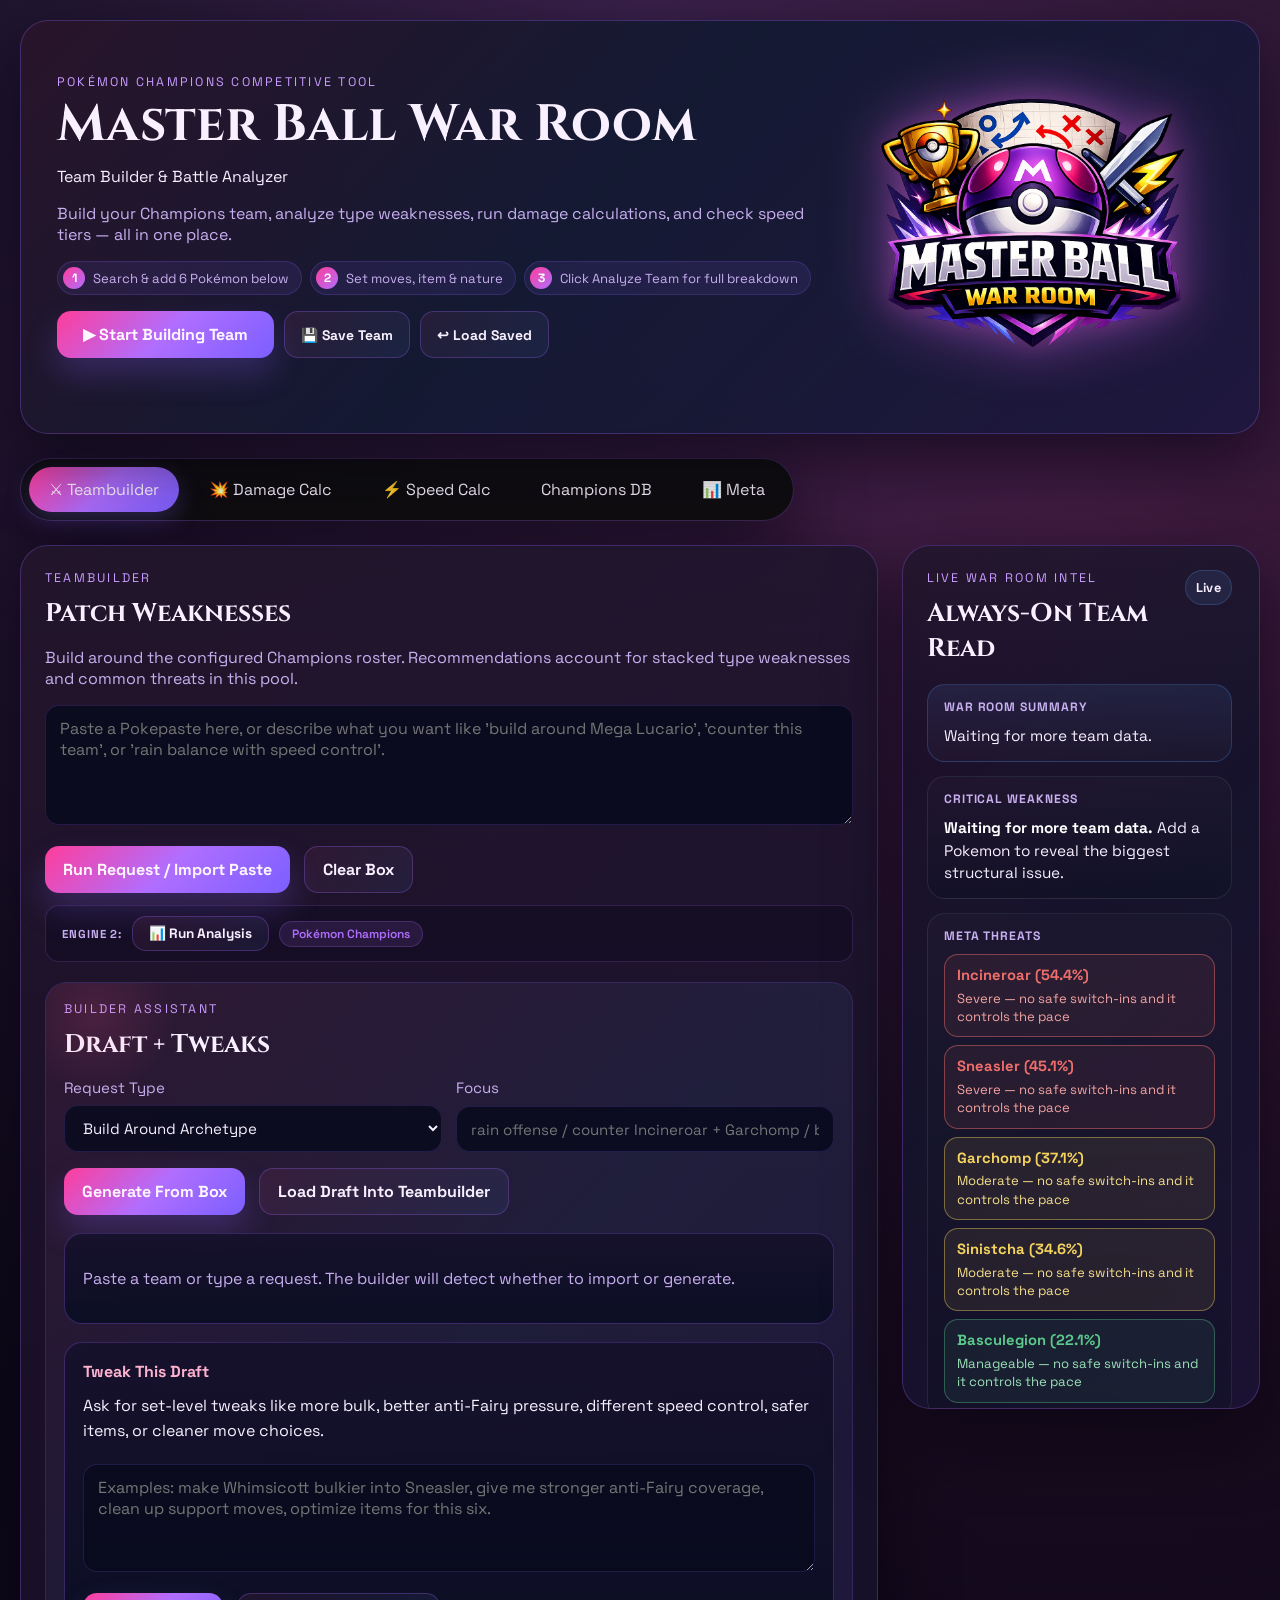
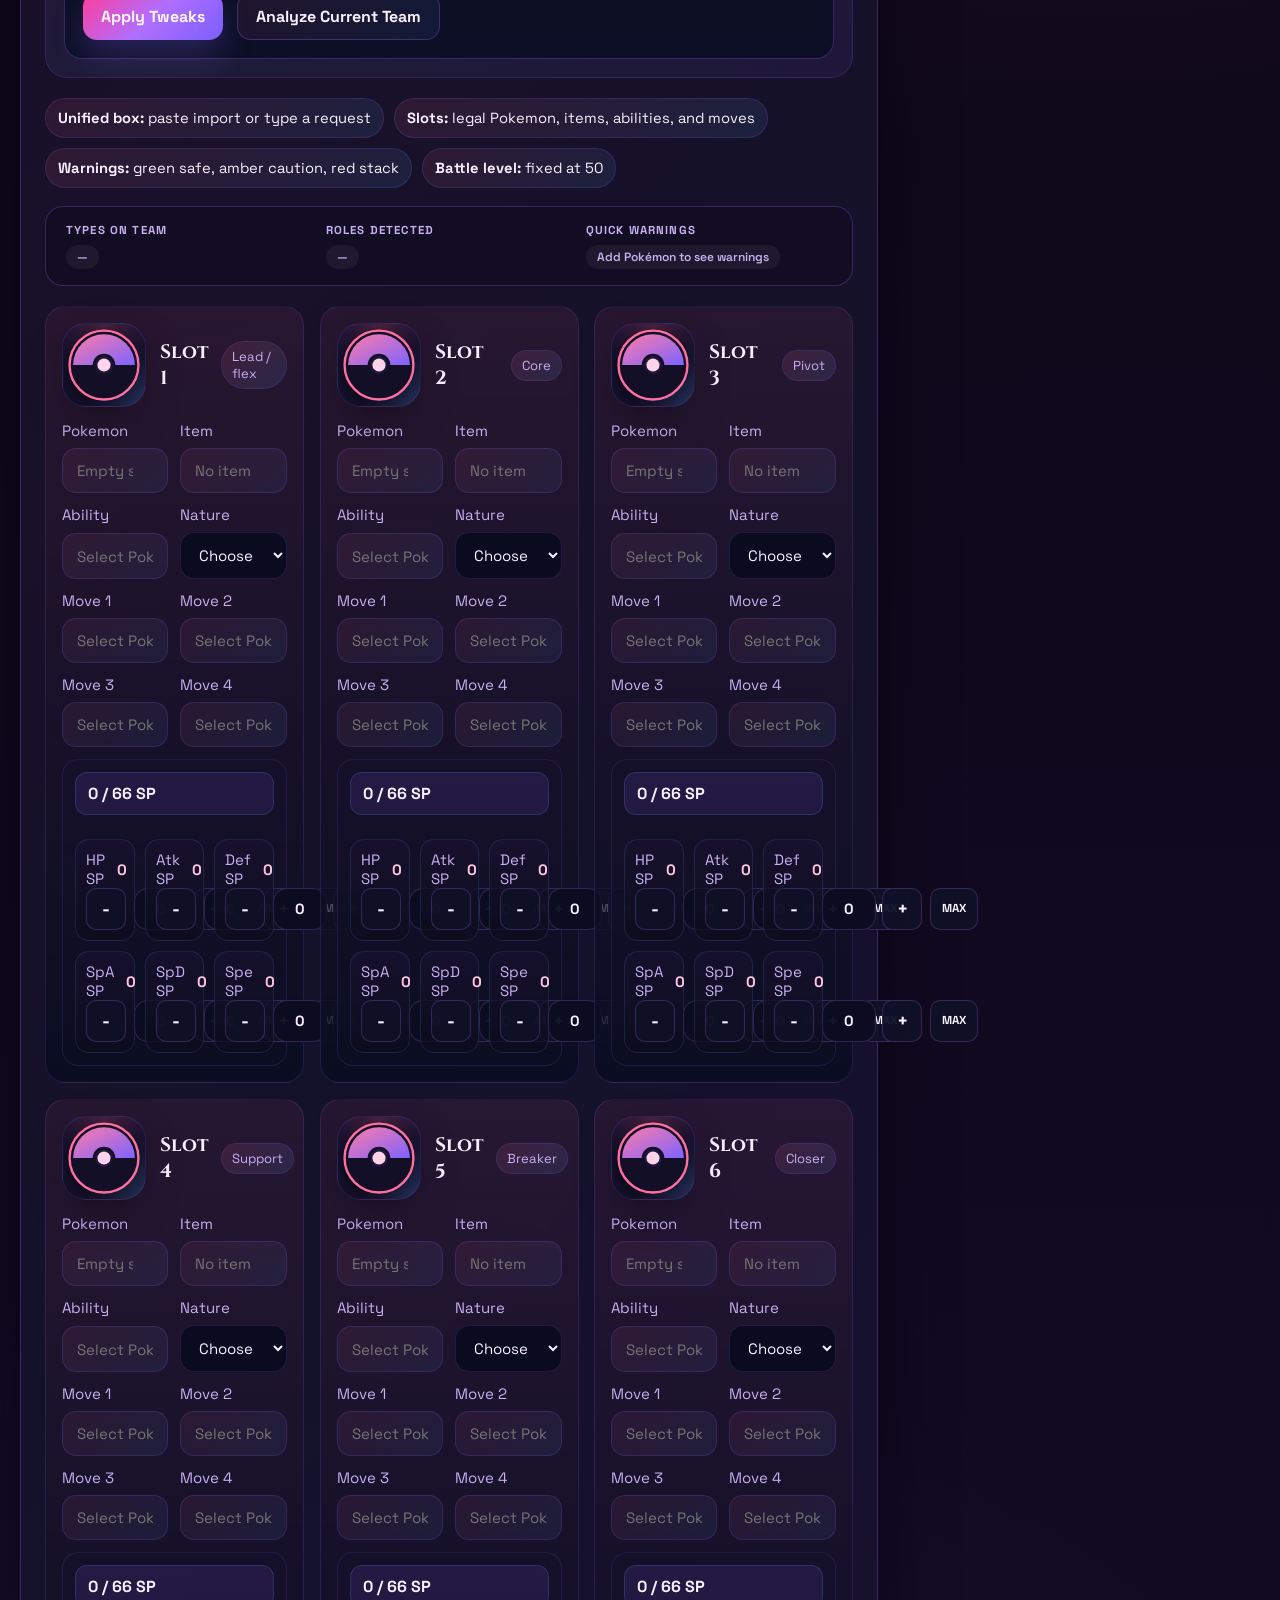
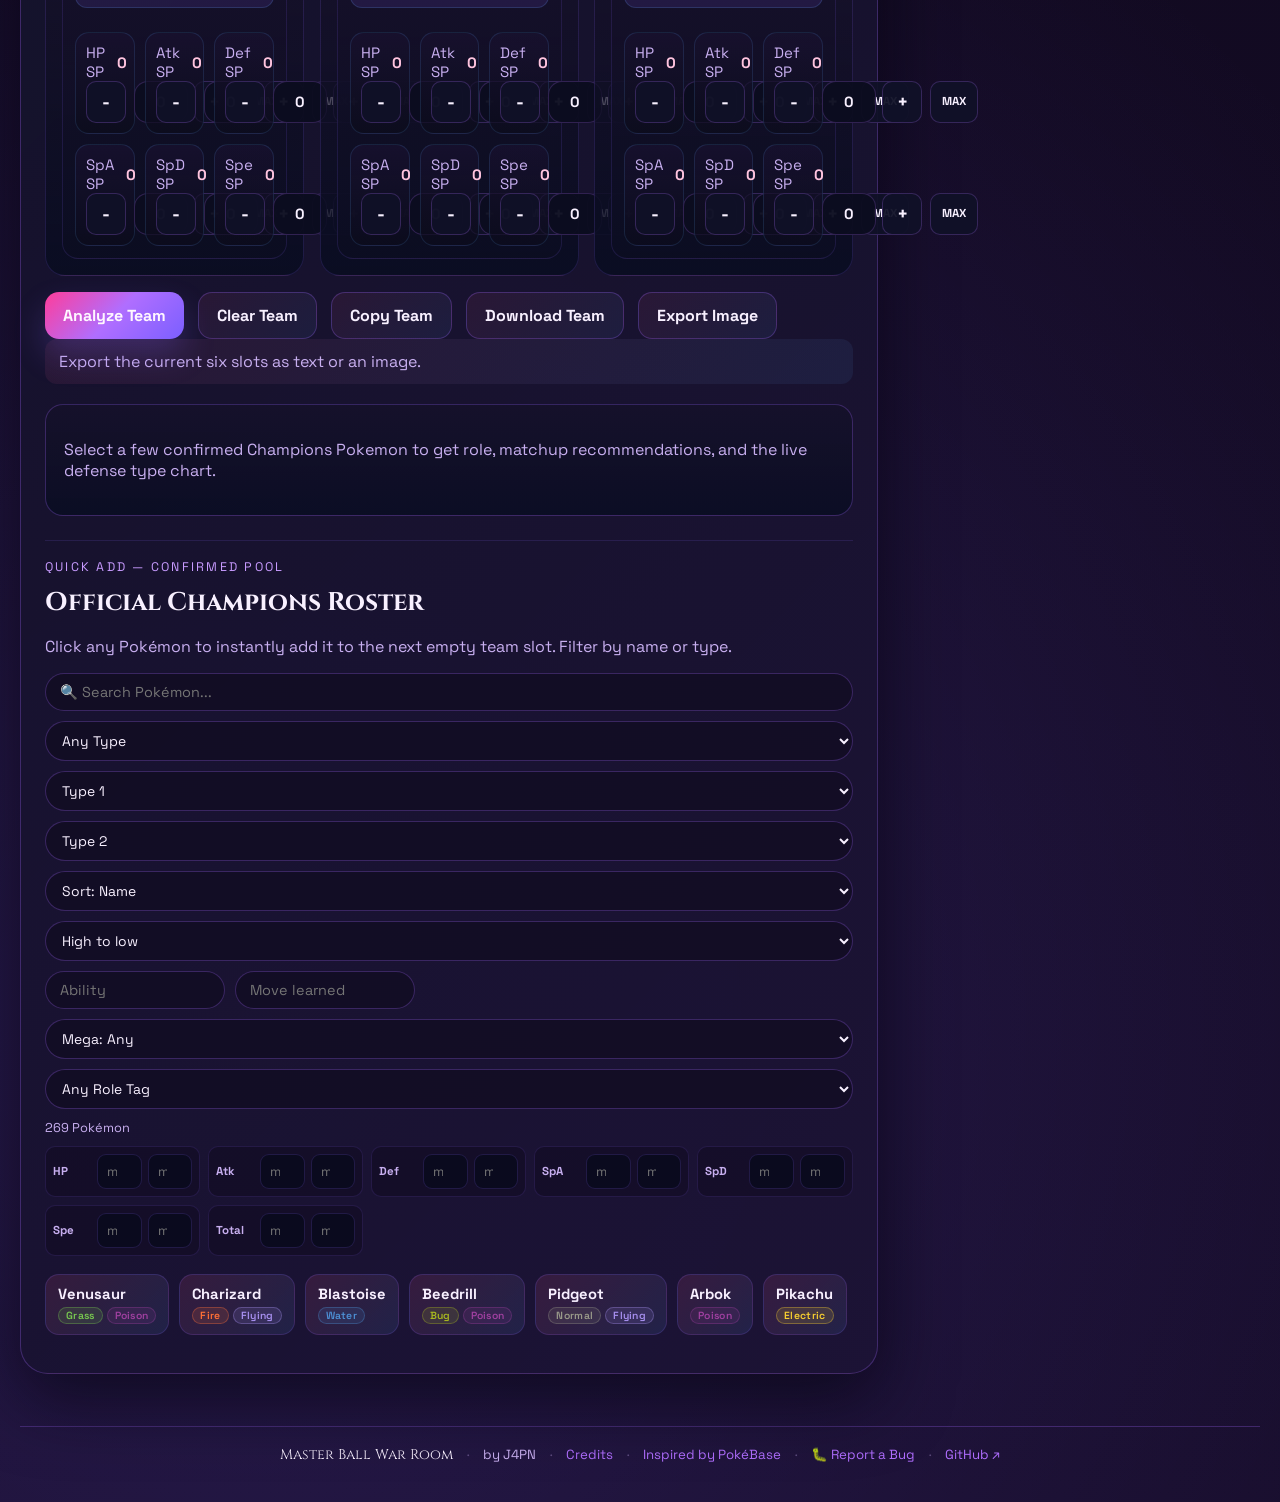
==== commit 114a2373: "Add files via upload" ====
--- a/index.html
+++ b/index.html
@@ -40,6 +40,7 @@
       <button class="tab-button is-active" data-tab-trigger="teambuilder">⚔ Teambuilder</button>
       <button class="tab-button" data-tab-trigger="damage">💥 Damage Calc</button>
       <button class="tab-button" data-tab-trigger="speed">⚡ Speed Calc</button>
+      <button class="tab-button" data-tab-trigger="database">Champions DB</button>
       <button class="tab-button" data-tab-trigger="meta">📊 Meta</button>
     </nav>
 
@@ -73,6 +74,23 @@
             <div class="section-heading">
               <p class="section-kicker">Battle Setup</p>
               <h2>Attacker vs Defender</h2>
+            </div>
+            <div class="calc-mode-panel">
+              <div class="segmented-control" aria-label="Damage calculator mode">
+                <button class="segmented-control__button is-active" type="button" data-calc-mode="single">Single Pokemon</button>
+                <button class="segmented-control__button" type="button" data-calc-mode="team">Team vs Team</button>
+              </div>
+              <div class="calc-team-selectors">
+                <label>
+                  Saved team attacker
+                  <select id="calc-team-attacker"></select>
+                </label>
+                <label>
+                  Saved team defender
+                  <select id="calc-team-defender"></select>
+                </label>
+                <button id="calc-load-team-picks" class="action-button ghost" type="button">Load Team Picks</button>
+              </div>
             </div>
 
             <div class="combatants">
@@ -526,6 +544,16 @@
                   <option value="desc">High to low</option>
                   <option value="asc">Low to high</option>
                 </select>
+                <input id="roster-ability-filter" class="roster-search-input roster-search-input--small" placeholder="Ability" />
+                <input id="roster-move-filter" class="roster-search-input roster-search-input--small" placeholder="Move learned" />
+                <select id="roster-mega-filter" class="roster-type-select" aria-label="Mega capable filter">
+                  <option value="">Mega: Any</option>
+                  <option value="yes">Mega capable</option>
+                  <option value="no">No Mega</option>
+                </select>
+                <select id="roster-role-filter" class="roster-type-select" aria-label="Role tag filter">
+                  <option value="">Any Role Tag</option>
+                </select>
                 <span id="roster-count" class="roster-count"></span>
               </div>
               <div class="roster-stat-filter-grid" id="roster-stat-filter-grid"></div>
@@ -582,6 +610,27 @@
         </div>
       </section>
 
+      <section class="tab-panel" data-tab-panel="database">
+        <div class="panel-grid speed-layout">
+          <section class="card">
+            <div class="section-heading">
+              <p class="section-kicker">Champions Database</p>
+              <h2>Abilities And Items</h2>
+            </div>
+            <div class="database-filter-grid">
+              <label>Ability search<input id="ability-db-search" class="combo-input" placeholder="Search abilities" /></label>
+              <label>Mega ability<select id="ability-db-mega-filter"><option value="">Any</option><option value="yes">Used by Mega</option><option value="no">Not Mega-only</option></select></label>
+              <label>Item search<input id="item-db-search" class="combo-input" placeholder="Search items" /></label>
+              <label>Item category<select id="item-db-category"><option value="">Any Category</option><option value="mega">Mega Stone</option><option value="berry">Berry</option><option value="choice">Choice</option><option value="defensive">Defensive</option><option value="offensive">Offensive</option><option value="utility">Utility</option><option value="recovery">Recovery</option><option value="focus">Focus/Sash-style</option></select></label>
+            </div>
+            <div class="database-results-grid">
+              <section><h3>Abilities</h3><div id="ability-db-results" class="database-list"></div></section>
+              <section><h3>Items</h3><div id="item-db-results" class="database-list"></div></section>
+            </div>
+          </section>
+        </div>
+      </section>
+
       <section class="tab-panel" data-tab-panel="meta">
         <div class="panel-grid speed-layout">
           <section class="card">
@@ -617,6 +666,7 @@
                 <p class="result-copy">Credit to the owner of PokeCounter for inspiration on matchup presentation and team-analysis clarity.</p>
                 <p class="result-copy"><strong>pkmn.help inspiration:</strong> <a href="https://www.pkmn.help/about/" target="_blank" rel="noreferrer">pkmn.help/about</a></p>
                 <p class="result-copy">Credit to wavebeem's pkmn.help for type-chart and matchup-calculator inspiration.</p>
+                <p class="result-copy"><strong>Inspired by PokéBase tools and layout patterns.</strong><br>PokéBase: <a href="https://pokebase.app/" target="_blank" rel="noreferrer">https://pokebase.app/</a></p>
               </div>
               <div class="analysis-stack">
                 <p class="result-title">Sources</p>
@@ -704,6 +754,8 @@
         <span class="site-footer__by">by J4PN</span>
         <span class="site-footer__sep">·</span>
         <button class="footer-link-btn" data-tab-trigger="credits">Credits</button>
+        <span class="site-footer__sep">·</span>
+        <a class="site-footer__link" href="https://pokebase.app/" target="_blank" rel="noreferrer">Inspired by PokéBase</a>
         <span class="site-footer__sep">·</span>
         <button class="footer-link-btn" data-tab-trigger="bugs">🐛 Report a Bug</button>
         <span class="site-footer__sep">·</span>
--- a/styles.css
+++ b/styles.css
@@ -480,7 +480,7 @@
   align-items: center;
 }
 .sp-stepper-row {
-  grid-template-columns: 42px minmax(54px, 1fr) 42px;
+  grid-template-columns: 42px minmax(54px, 1fr) 42px minmax(48px, auto);
   gap: 8px;
 }
 .slider-value,
@@ -523,6 +523,12 @@
   border-color: rgba(255, 93, 143, 0.5);
   background: rgba(47, 28, 72, 0.98);
 }
+.sp-stepper-button--max {
+  min-width: 48px;
+  padding-inline: 8px;
+  font-size: 0.72rem;
+  letter-spacing: 0;
+}
 .sp-stepper-value {
   min-width: 54px;
   height: 42px;
@@ -800,6 +806,28 @@
   color: var(--text);
   font-size: 0.9rem;
 }
+.damage-result-grid {
+  display: grid;
+  grid-template-columns: repeat(4, minmax(0, 1fr));
+  gap: 10px;
+  margin: 12px 0;
+}
+.damage-result-grid div {
+  padding: 12px;
+  border: 1px solid var(--line);
+  border-radius: 10px;
+  background: rgba(255,255,255,0.045);
+}
+.damage-result-grid span {
+  display: block;
+  color: var(--muted);
+  font-size: 0.78rem;
+}
+.damage-result-grid strong {
+  display: block;
+  margin-top: 4px;
+  color: var(--text);
+}
 
 .import-results { display: grid; gap: 12px; margin-top: 16px; }
 .confirmed-roster { display: grid; gap: 10px; margin-top: 18px; }
@@ -893,7 +921,7 @@
   transition: transform 160ms ease, border-color 160ms ease, background 160ms ease;
 }
 .team-stats-grid .slider-input-row { grid-template-columns: minmax(0, 1fr) 80px; }
-.team-stats-grid .sp-stepper-row { grid-template-columns: 40px minmax(52px, 1fr) 40px; }
+.team-stats-grid .sp-stepper-row { grid-template-columns: 40px minmax(52px, 1fr) 40px minmax(48px, auto); }
 .team-stats-grid .stat-number {
   font-size: 0.92rem;
 }
@@ -1611,6 +1639,204 @@
 .footer-link-btn { background: none; border: none; color: var(--accent-vivid); cursor: pointer; font-size: 0.83rem; font-family: inherit; padding: 0; text-decoration-line: underline; text-decoration-color: transparent; transition: text-decoration-color 150ms; }
 .footer-link-btn:hover { text-decoration-color: var(--accent-vivid); }
 
+.calc-mode-panel,
+.database-filter-grid {
+  display: grid;
+  grid-template-columns: minmax(0, 1fr);
+  gap: 12px;
+  margin-bottom: 16px;
+}
+.segmented-control {
+  display: inline-flex;
+  flex-wrap: wrap;
+  gap: 6px;
+  padding: 4px;
+  width: fit-content;
+  border: 1px solid var(--line);
+  border-radius: 10px;
+  background: rgba(13, 14, 34, 0.82);
+}
+.segmented-control__button {
+  min-height: 36px;
+  padding: 0 14px;
+  border: 0;
+  border-radius: 7px;
+  color: var(--muted);
+  background: transparent;
+  cursor: pointer;
+}
+.segmented-control__button.is-active {
+  color: var(--text);
+  background: rgba(93, 169, 255, 0.18);
+}
+.calc-team-selectors,
+.database-results-grid {
+  display: grid;
+  grid-template-columns: repeat(2, minmax(0, 1fr)) auto;
+  gap: 12px;
+  align-items: end;
+}
+.database-results-grid {
+  grid-template-columns: repeat(2, minmax(0, 1fr));
+  align-items: start;
+  margin-top: 16px;
+}
+.database-filter-grid { grid-template-columns: repeat(4, minmax(0, 1fr)); }
+.database-list {
+  display: grid;
+  gap: 8px;
+  max-height: 520px;
+  overflow: auto;
+}
+.database-list__row {
+  display: grid;
+  gap: 4px;
+  padding: 10px 12px;
+  border: 1px solid var(--line);
+  border-radius: 10px;
+  background: rgba(13, 14, 34, 0.72);
+}
+.database-list__row span { color: var(--accent-vivid); font-size: 0.82rem; text-transform: capitalize; }
+.database-list__row small { color: var(--muted); line-height: 1.35; }
+
+.champions-type-chart-wrap {
+  overflow: auto;
+  max-width: 100%;
+  border: 1px solid var(--line);
+  border-radius: 12px;
+}
+.champions-type-chart {
+  width: 100%;
+  min-width: 820px;
+  border-collapse: collapse;
+  font-size: 0.82rem;
+}
+.champions-type-chart th,
+.champions-type-chart td {
+  padding: 8px;
+  border-bottom: 1px solid rgba(255,255,255,0.08);
+  text-align: center;
+}
+.champions-type-chart thead th {
+  position: sticky;
+  top: 0;
+  z-index: 1;
+  background: rgba(14, 15, 36, 0.98);
+}
+.champions-type-chart__pokemon img {
+  width: 34px;
+  height: 34px;
+  object-fit: contain;
+  display: block;
+  margin: 0 auto 2px;
+}
+.champions-type-chart__pokemon span {
+  display: block;
+  max-width: 86px;
+  overflow: hidden;
+  text-overflow: ellipsis;
+  white-space: nowrap;
+}
+.champions-type-chart__type {
+  position: sticky;
+  left: 0;
+  z-index: 2;
+  background: rgba(14, 15, 36, 0.98);
+  text-align: left !important;
+  white-space: nowrap;
+}
+.champions-type-chart__type span {
+  display: inline-block;
+  width: 10px;
+  height: 10px;
+  border-radius: 999px;
+  margin-right: 8px;
+}
+.champions-type-chart__cell {
+  font-weight: 800;
+  border-radius: 7px;
+}
+.champions-type-chart__cell--weak { color: #ffd2d2; background: rgba(255, 80, 80, 0.22); }
+.champions-type-chart__cell--resist { color: #c9f8da; background: rgba(66, 212, 160, 0.18); }
+.champions-type-chart__cell--immune { color: #cfd3e8; background: rgba(70, 76, 102, 0.42); }
+.champions-type-chart__cell--neutral { color: var(--muted); background: rgba(255,255,255,0.04); }
+
+.team-slot-modal {
+  position: fixed;
+  inset: 0;
+  z-index: 80;
+  display: none;
+}
+.team-slot-modal.is-open { display: block; }
+.team-slot-modal__scrim {
+  position: absolute;
+  inset: 0;
+  background: rgba(4, 5, 14, 0.68);
+}
+.team-slot-modal__panel {
+  position: absolute;
+  right: 0;
+  top: 0;
+  width: min(720px, 100vw);
+  height: 100%;
+  overflow: auto;
+  padding: 22px;
+  border-left: 1px solid var(--line);
+  background: rgba(13, 14, 34, 0.98);
+  box-shadow: -18px 0 50px rgba(0,0,0,0.45);
+}
+.team-slot-modal__close {
+  position: sticky;
+  top: 0;
+  float: right;
+  width: 40px;
+  height: 40px;
+  border-radius: 9px;
+  border: 1px solid var(--line);
+  background: rgba(255,255,255,0.06);
+  color: var(--text);
+  font-size: 1.2rem;
+  cursor: pointer;
+}
+.modal-editor-grid {
+  display: grid;
+  grid-template-columns: repeat(2, minmax(0, 1fr));
+  gap: 12px;
+}
+.modal-sp-grid { margin-top: 10px; }
+.modal-stat-grid {
+  display: grid;
+  grid-template-columns: repeat(6, minmax(0, 1fr));
+  gap: 8px;
+}
+.modal-stat-grid div {
+  padding: 10px;
+  border: 1px solid var(--line);
+  border-radius: 9px;
+  background: rgba(255,255,255,0.04);
+}
+.modal-stat-grid span,
+.modal-stat-grid em { display: block; color: var(--muted); font-style: normal; font-size: 0.78rem; }
+.modal-stat-grid strong { display: block; color: var(--text); font-size: 1rem; }
+.modal-warning-list { display: flex; flex-wrap: wrap; gap: 6px; }
+
+.roster-search-input--small { max-width: 170px; }
+
+@media (max-width: 760px) {
+  .calc-team-selectors,
+  .database-filter-grid,
+  .database-results-grid,
+  .modal-editor-grid,
+  .modal-stat-grid,
+  .damage-result-grid {
+    grid-template-columns: 1fr;
+  }
+  .team-slot-modal__panel {
+    width: 100vw;
+    padding: 16px;
+  }
+}
+
 /* ── Filled slot highlight ── */
 .team-slot:not(:placeholder-shown) { border-color: rgba(176,110,255,0.48) !important; }
 
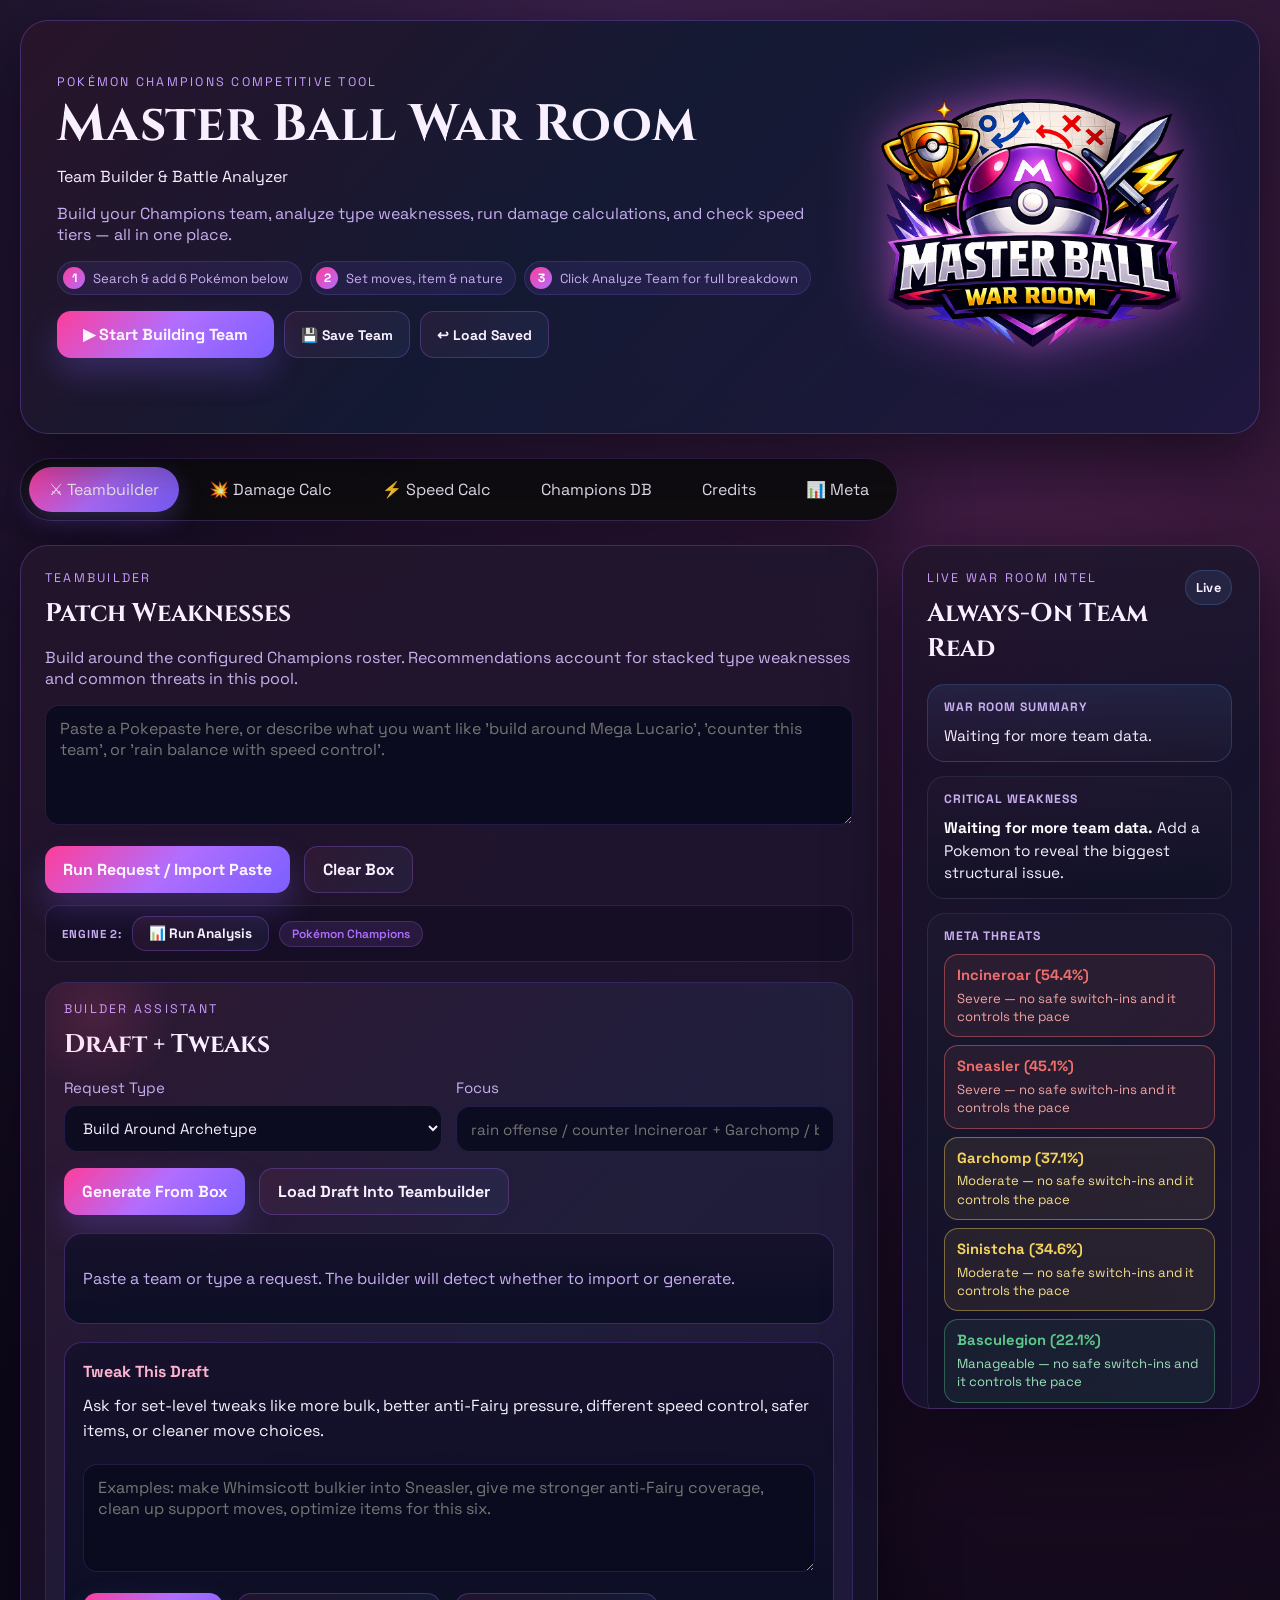
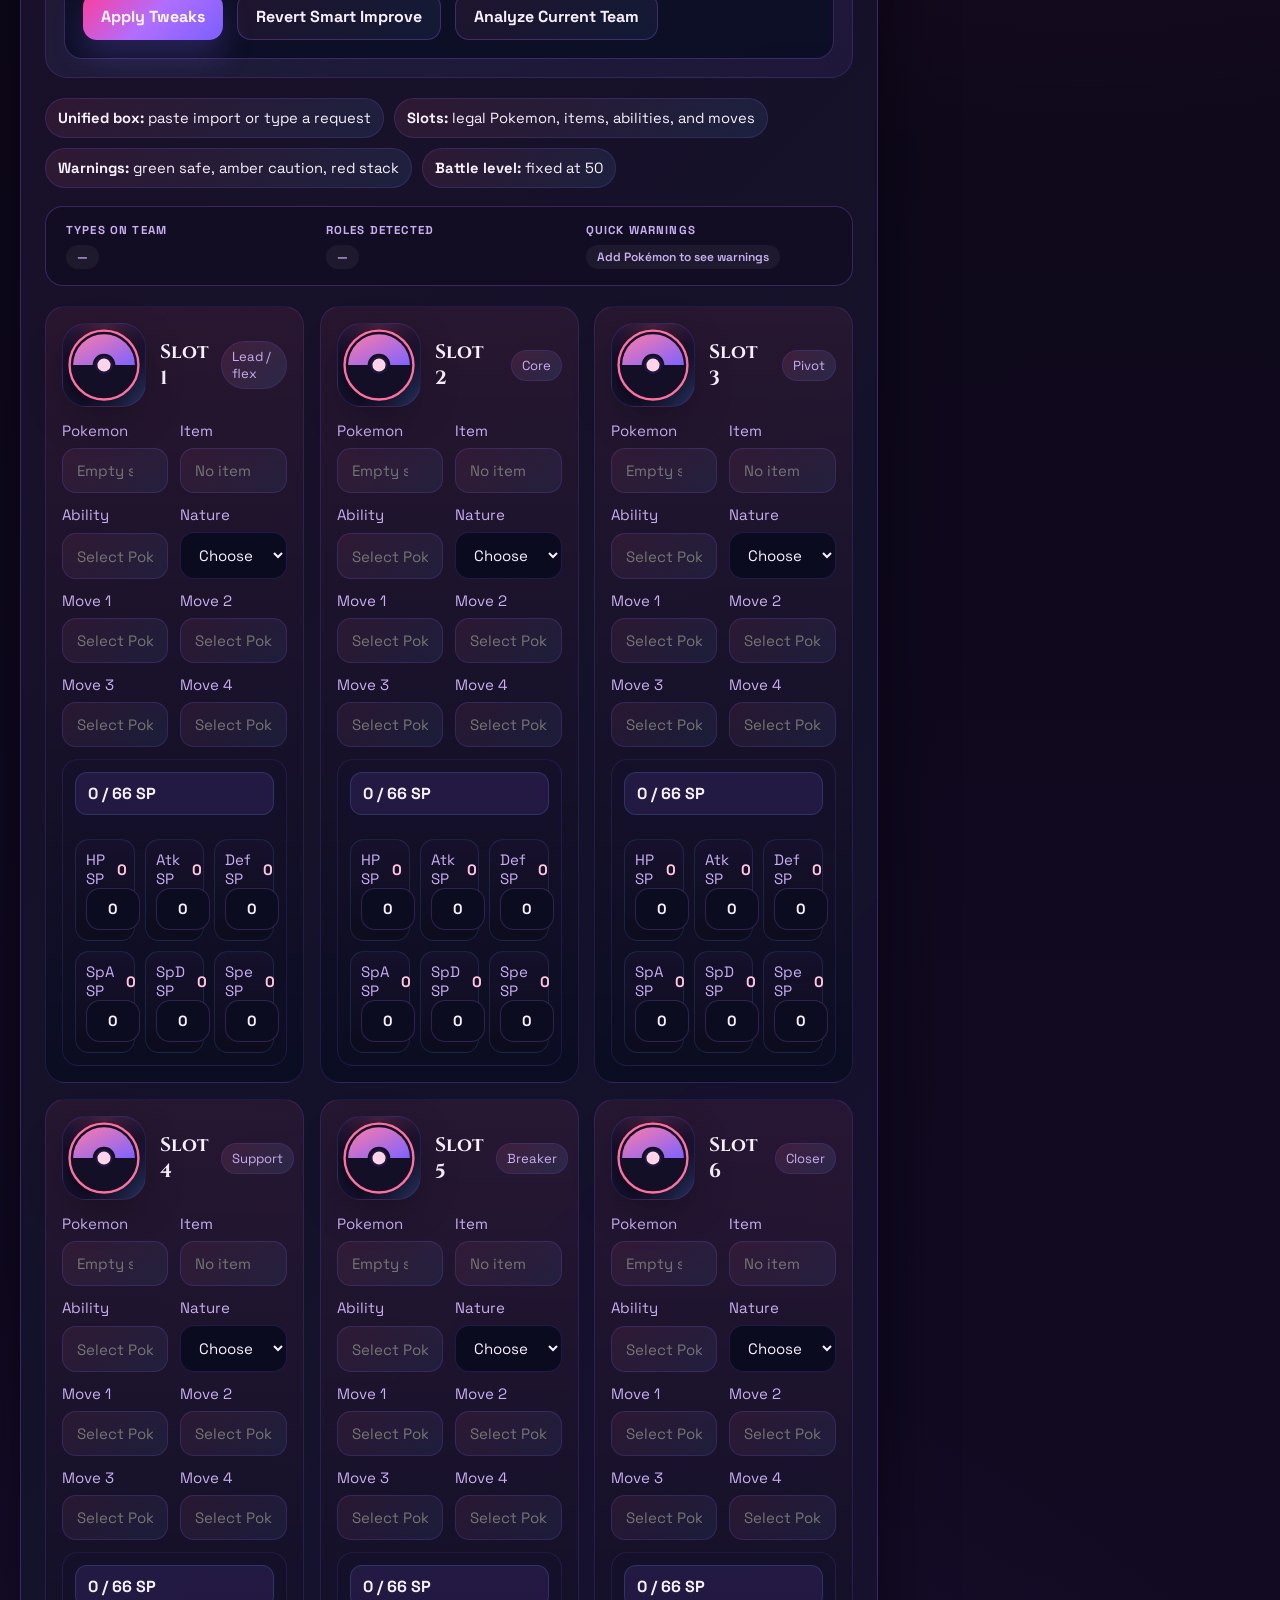
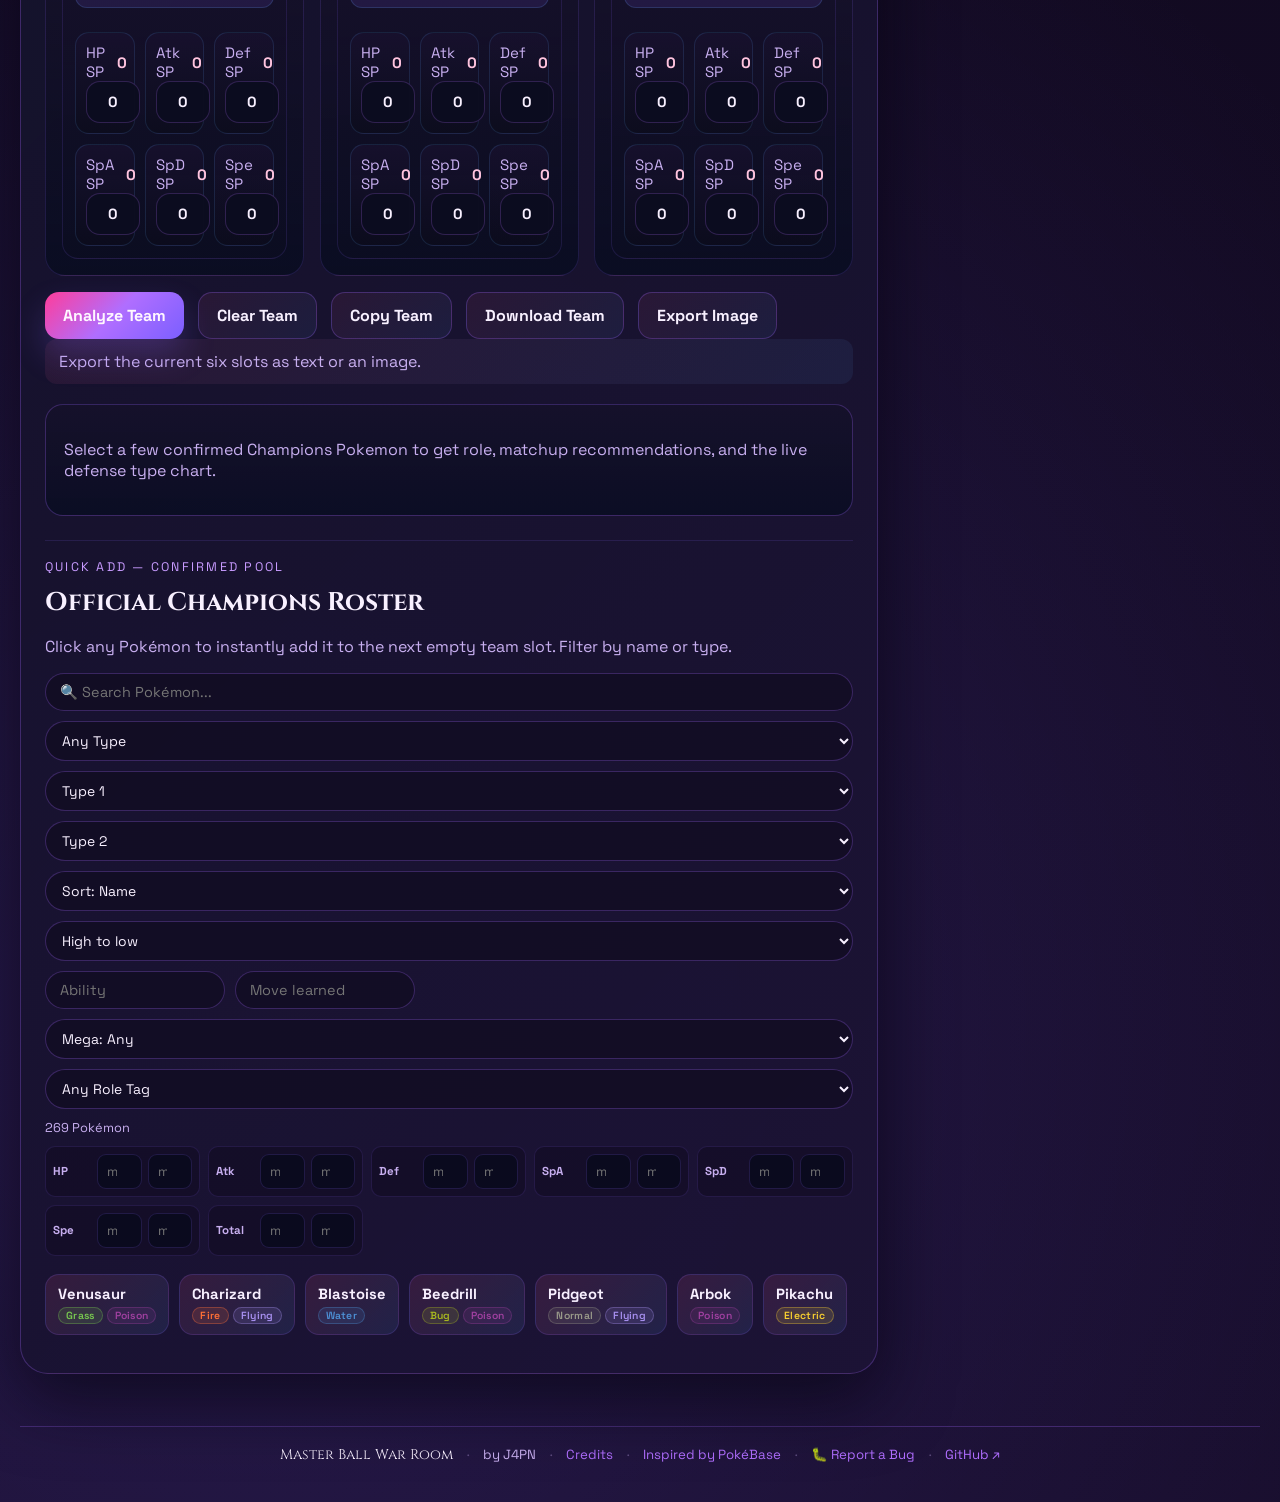
==== commit ecb55c08: "Add files via upload" ====
--- a/index.html
+++ b/index.html
@@ -41,6 +41,7 @@
       <button class="tab-button" data-tab-trigger="damage">💥 Damage Calc</button>
       <button class="tab-button" data-tab-trigger="speed">⚡ Speed Calc</button>
       <button class="tab-button" data-tab-trigger="database">Champions DB</button>
+      <button class="tab-button" data-tab-trigger="credits">Credits</button>
       <button class="tab-button" data-tab-trigger="meta">📊 Meta</button>
     </nav>
 
@@ -223,6 +224,7 @@
 
             <div class="inline-actions calc-actions">
               <button id="calculate-damage" class="action-button accent">Calculate Damage</button>
+              <button id="export-matchup-report" class="action-button ghost" type="button">Export Matchup Report</button>
               <button id="send-to-bug-tab" class="action-button ghost">Report A Problem</button>
             </div>
 
@@ -381,6 +383,7 @@
                 <textarea id="ai-builder-tweaks" class="compact-box" placeholder="Examples: make Whimsicott bulkier into Sneasler, give me stronger anti-Fairy coverage, clean up support moves, optimize items for this six."></textarea>
                 <div class="inline-actions">
                   <button id="ai-builder-tweak" class="action-button accent">Apply Tweaks</button>
+                  <button id="ai-builder-revert" class="action-button ghost" type="button">Revert Smart Improve</button>
                   <button id="ai-builder-analyze" class="action-button ghost">Analyze Current Team</button>
                 </div>
               </section>
@@ -611,22 +614,28 @@
       </section>
 
       <section class="tab-panel" data-tab-panel="database">
-        <div class="panel-grid speed-layout">
-          <section class="card">
+        <div class="database-split-layout">
+          <section class="card database-db-card">
             <div class="section-heading">
               <p class="section-kicker">Champions Database</p>
-              <h2>Abilities And Items</h2>
-            </div>
-            <div class="database-filter-grid">
+              <h2>Abilities</h2>
+            </div>
+            <div class="database-filter-grid database-filter-grid--single">
               <label>Ability search<input id="ability-db-search" class="combo-input" placeholder="Search abilities" /></label>
               <label>Mega ability<select id="ability-db-mega-filter"><option value="">Any</option><option value="yes">Used by Mega</option><option value="no">Not Mega-only</option></select></label>
+            </div>
+            <div id="ability-db-results" class="database-list"></div>
+          </section>
+          <section class="card database-db-card">
+            <div class="section-heading">
+              <p class="section-kicker">Champions Database</p>
+              <h2>Items</h2>
+            </div>
+            <div class="database-filter-grid database-filter-grid--single">
               <label>Item search<input id="item-db-search" class="combo-input" placeholder="Search items" /></label>
               <label>Item category<select id="item-db-category"><option value="">Any Category</option><option value="mega">Mega Stone</option><option value="berry">Berry</option><option value="choice">Choice</option><option value="defensive">Defensive</option><option value="offensive">Offensive</option><option value="utility">Utility</option><option value="recovery">Recovery</option><option value="focus">Focus/Sash-style</option></select></label>
             </div>
-            <div class="database-results-grid">
-              <section><h3>Abilities</h3><div id="ability-db-results" class="database-list"></div></section>
-              <section><h3>Items</h3><div id="item-db-results" class="database-list"></div></section>
-            </div>
+            <div id="item-db-results" class="database-list"></div>
           </section>
         </div>
       </section>
@@ -666,7 +675,8 @@
                 <p class="result-copy">Credit to the owner of PokeCounter for inspiration on matchup presentation and team-analysis clarity.</p>
                 <p class="result-copy"><strong>pkmn.help inspiration:</strong> <a href="https://www.pkmn.help/about/" target="_blank" rel="noreferrer">pkmn.help/about</a></p>
                 <p class="result-copy">Credit to wavebeem's pkmn.help for type-chart and matchup-calculator inspiration.</p>
-                <p class="result-copy"><strong>Inspired by PokéBase tools and layout patterns.</strong><br>PokéBase: <a href="https://pokebase.app/" target="_blank" rel="noreferrer">https://pokebase.app/</a></p>
+                <p class="result-copy"><strong>Credit: PokéBase.app</strong><br>PokéBase: <a href="https://pokebase.app/" target="_blank" rel="noreferrer">https://pokebase.app/</a></p>
+                <p class="result-copy">UI inspiration only: type chart UX, team builder UX concepts, damage calc UX flow, and Champions DB presentation. Implementation, data handling, legality, set logic, and calculations in this app are original.</p>
               </div>
               <div class="analysis-stack">
                 <p class="result-title">Sources</p>
--- a/styles.css
+++ b/styles.css
@@ -57,8 +57,11 @@
 }
 body::after {
   background:
+    linear-gradient(rgba(255,255,255,0.025) 1px, transparent 1px),
+    linear-gradient(90deg, rgba(255,255,255,0.02) 1px, transparent 1px),
     radial-gradient(circle at 32% 70%, rgba(255, 207, 118, 0.06), transparent 16%),
     radial-gradient(circle at 82% 62%, rgba(176, 110, 255, 0.08), transparent 18%);
+  background-size: 54px 54px, 54px 54px, auto, auto;
   animation: backgroundFlowReverse 40s ease-in-out infinite alternate;
 }
 button, input, select, textarea { font: inherit; }
@@ -1822,10 +1825,43 @@
 
 .roster-search-input--small { max-width: 170px; }
 
+.database-split-layout {
+  display: grid;
+  grid-template-columns: minmax(0, 1fr) minmax(0, 1fr);
+  gap: 24px;
+  align-items: stretch;
+}
+
+.database-db-card {
+  min-height: min(72vh, 760px);
+  display: grid;
+  grid-template-rows: auto auto minmax(0, 1fr);
+}
+
+.database-filter-grid--single {
+  grid-template-columns: repeat(2, minmax(0, 1fr));
+}
+
+.database-db-card .database-list {
+  min-height: 0;
+  max-height: calc(72vh - 180px);
+  overflow: auto;
+  padding-right: 6px;
+}
+
+.sp-stepper-row--collapsed {
+  grid-template-columns: minmax(52px, 1fr) !important;
+}
+
+.sp-stepper-row--collapsed .sp-stepper-value {
+  width: 100%;
+}
+
 @media (max-width: 760px) {
   .calc-team-selectors,
   .database-filter-grid,
   .database-results-grid,
+  .database-split-layout,
   .modal-editor-grid,
   .modal-stat-grid,
   .damage-result-grid {
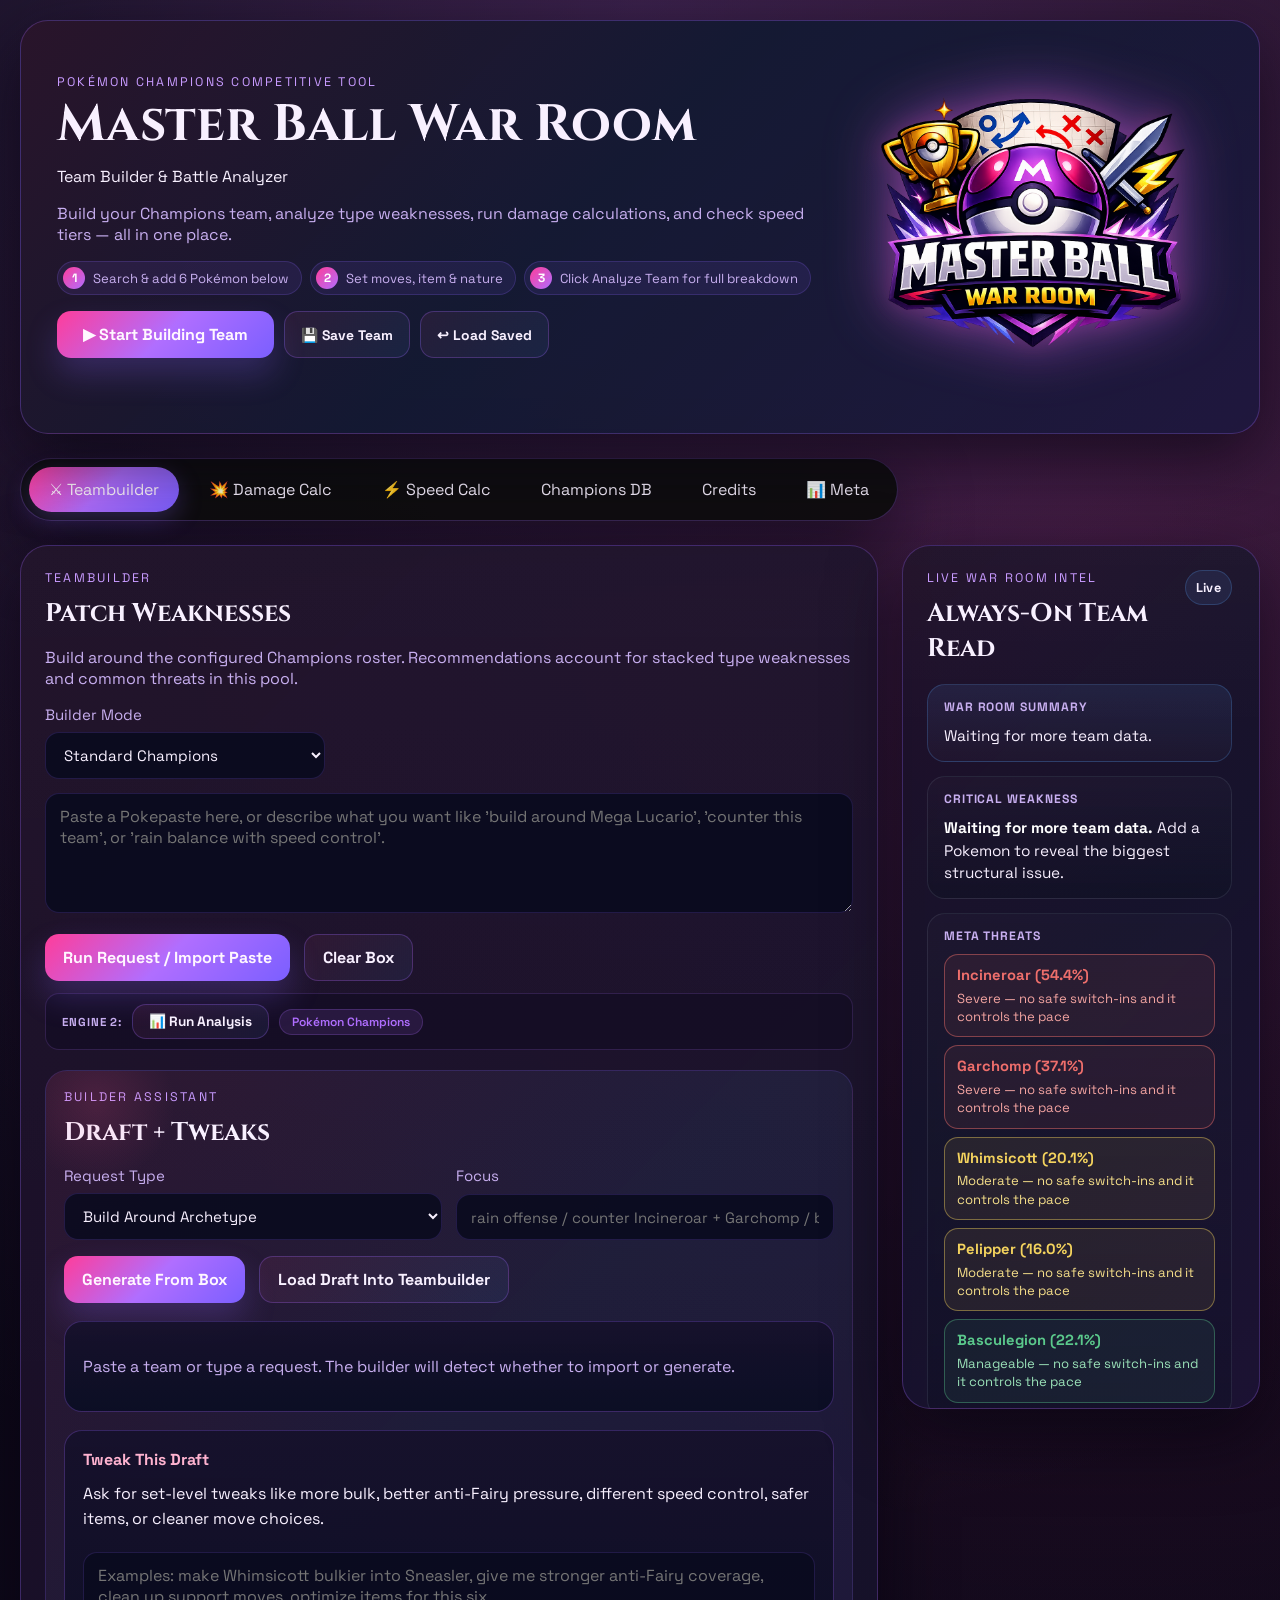
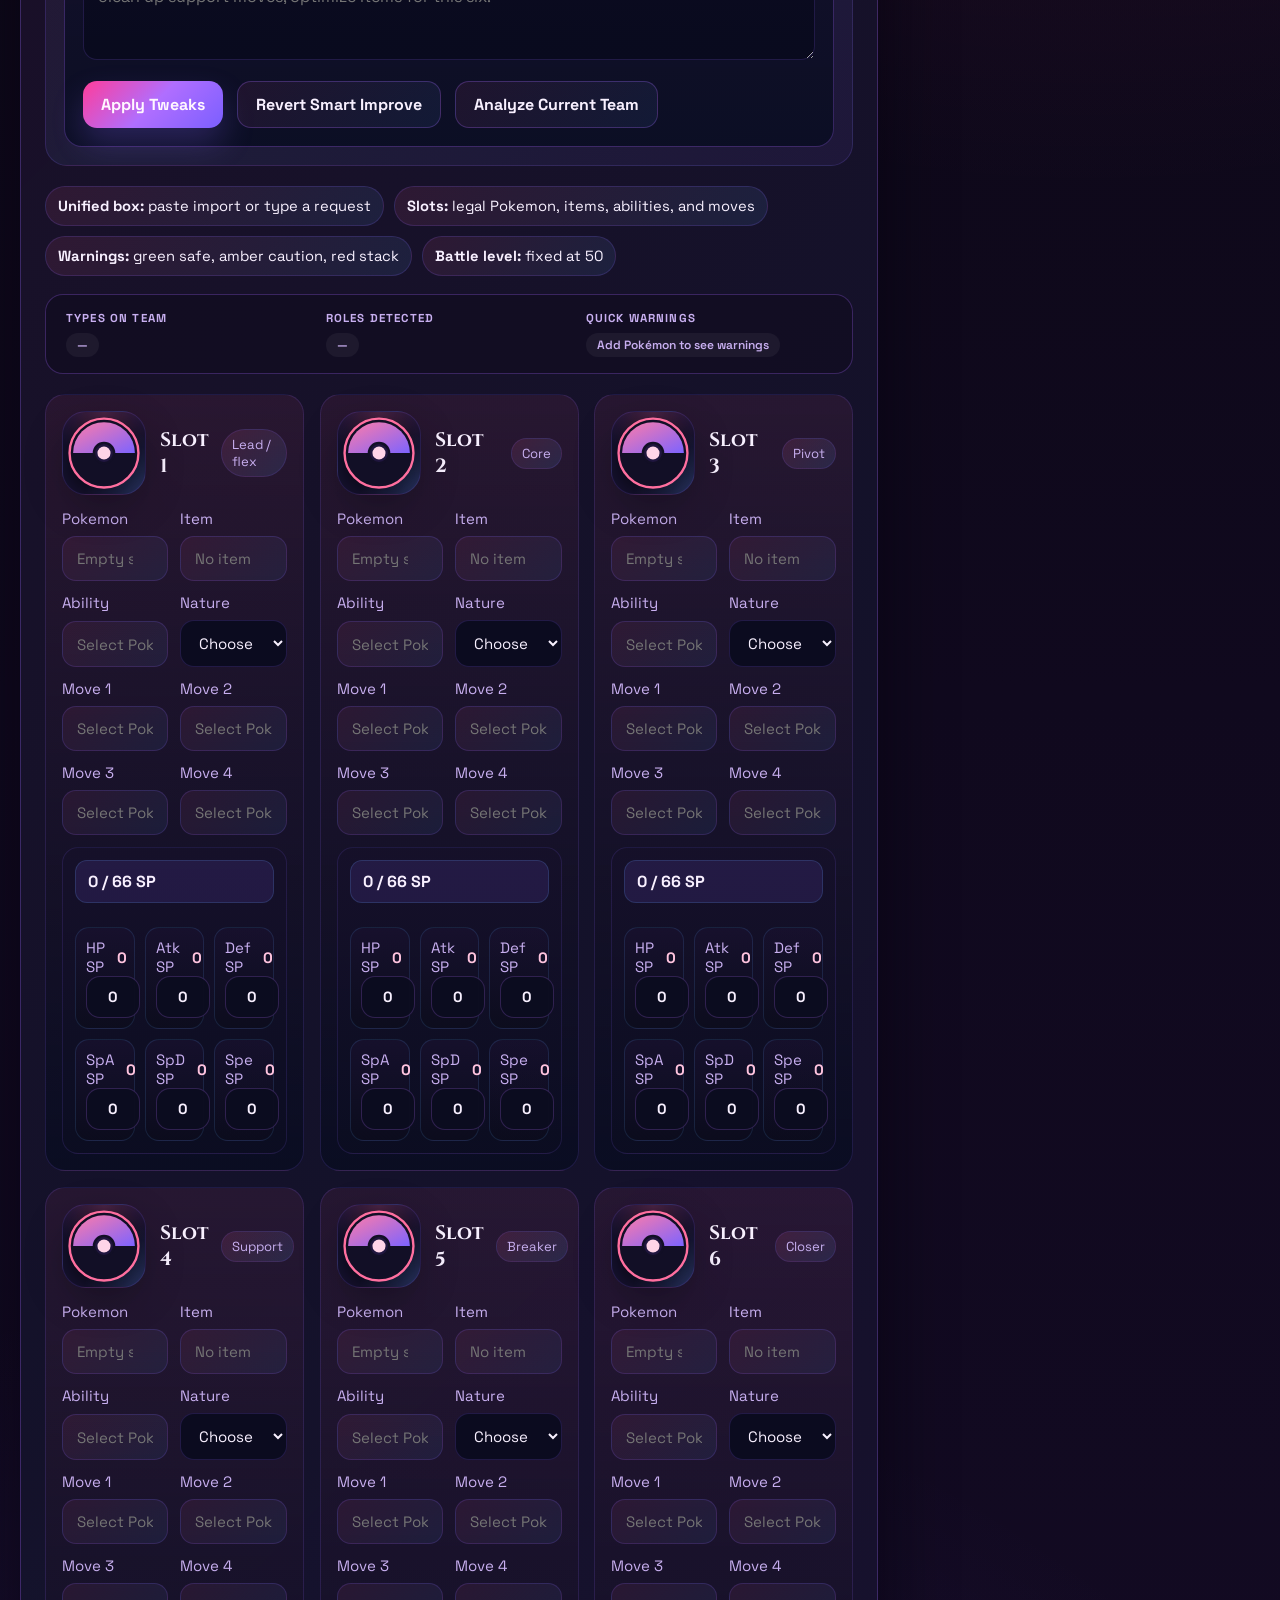
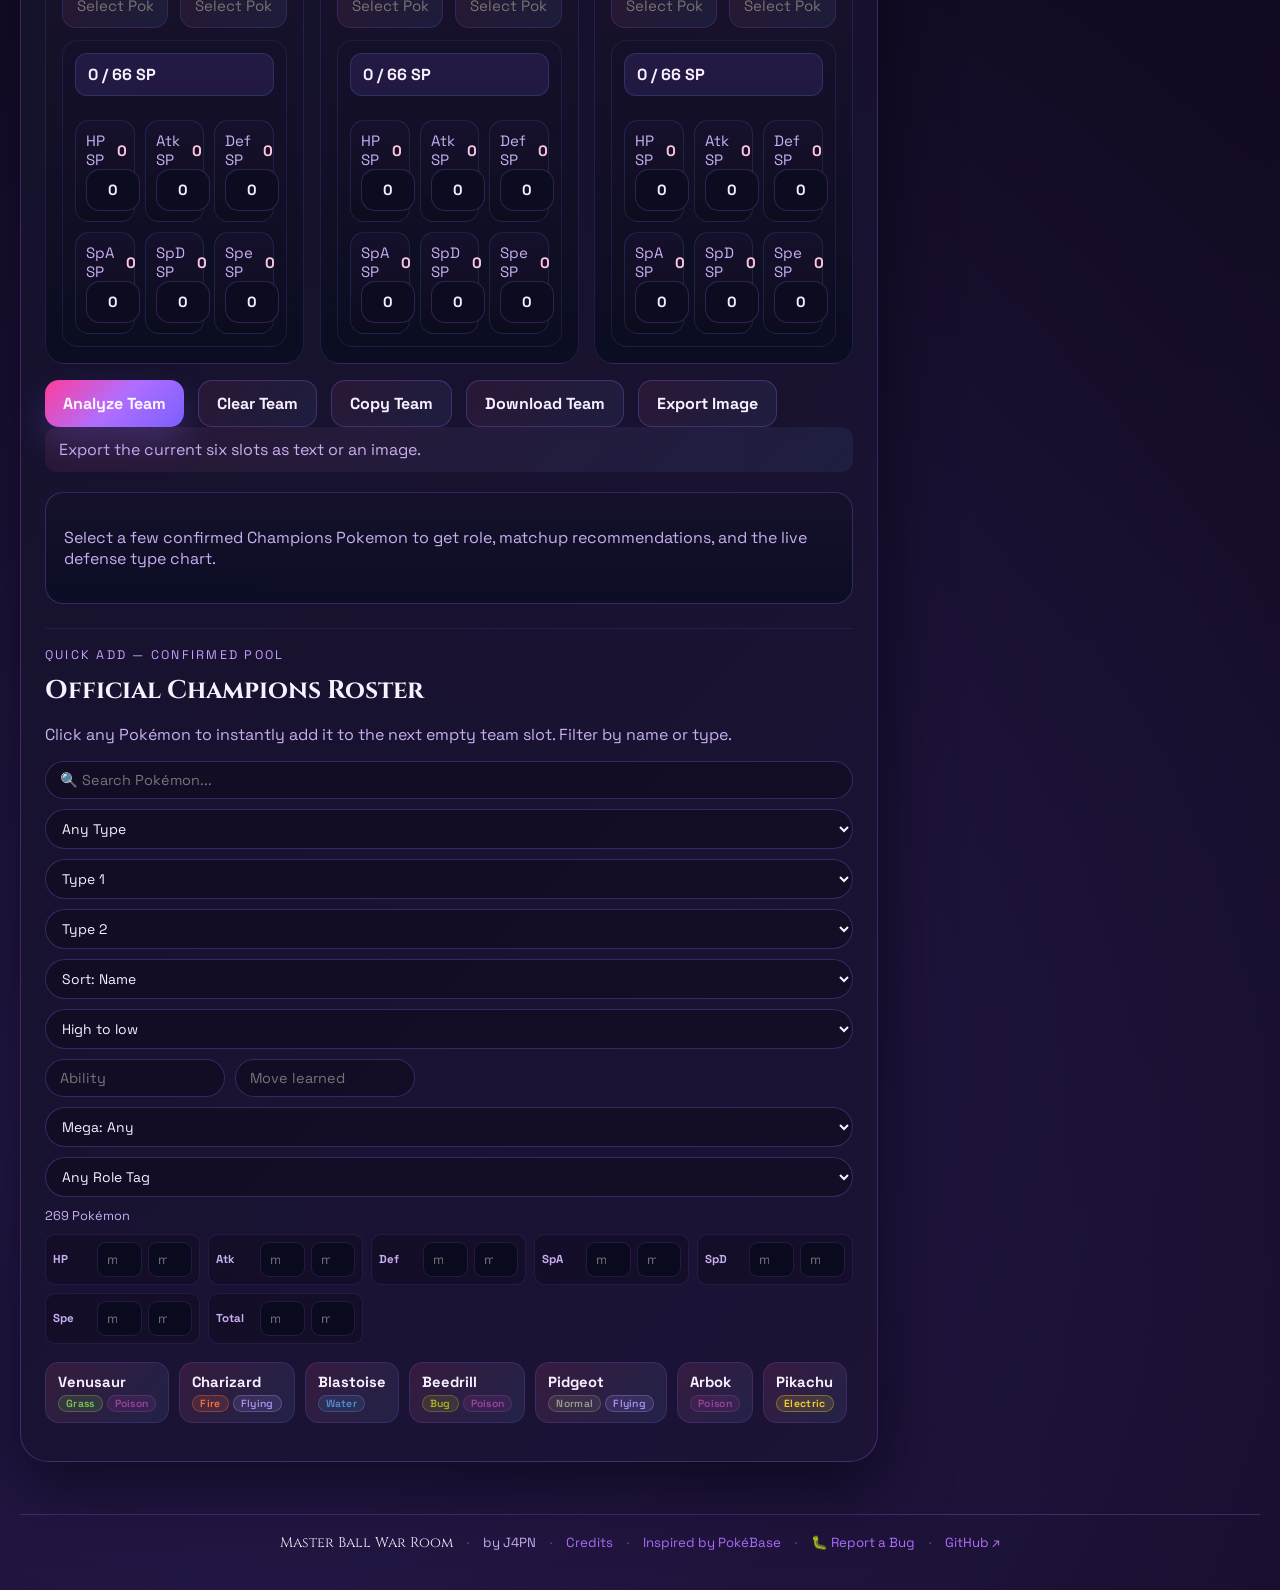
==== commit 10416ca4: "Add files via upload" ====
--- a/index.html
+++ b/index.html
@@ -346,6 +346,16 @@
             <p class="muted">
               Build around the configured Champions roster. Recommendations account for stacked type weaknesses and common threats in this pool.
             </p>
+            <div class="builder-ruleset-bar" aria-label="Builder legality mode">
+              <label>
+                Builder Mode
+                <select id="builder-ruleset">
+                  <option value="standard">Standard Champions</option>
+                  <option value="gc">Grand Challenge (GC Legal)</option>
+                </select>
+              </label>
+              <span id="gc-mode-indicator" class="gc-mode-indicator" hidden>GC Legal Mode Active</span>
+            </div>
             <textarea id="team-import-input" class="compact-box" placeholder="Paste a Pokepaste here, or describe what you want like 'build around Mega Lucario', 'counter this team', or 'rain balance with speed control'."></textarea>
             <div class="inline-actions">
               <button id="team-parse-import" class="action-button accent">Run Request / Import Paste</button>
@@ -798,7 +808,7 @@
   <script src="./champions_database_complete.js?v=20260419l"></script>
   <script src="./items-data.js?v=20260419l"></script>
   <script src="./abilities-data.js?v=20260419l"></script>
-  <script src="./app.js?v=20260419l"></script>
+  <script src="./app.js?v=20260426gc"></script>
 <script src="./patch.js"></script>
 <script src="./engine2.js"></script>
 <script src="./tr_fix.js"></script>
--- a/styles.css
+++ b/styles.css
@@ -1113,6 +1113,26 @@
   border: 1px solid rgba(138, 99, 255, 0.18);
   background: linear-gradient(135deg, rgba(255, 93, 143, 0.08), rgba(93, 169, 255, 0.08), rgba(138, 99, 255, 0.08));
 }
+.builder-ruleset-bar {
+  display: flex;
+  align-items: end;
+  gap: 12px;
+  margin: 14px 0;
+  flex-wrap: wrap;
+}
+.builder-ruleset-bar label {
+  min-width: min(280px, 100%);
+}
+.gc-mode-indicator {
+  border: 1px solid rgba(127, 214, 154, 0.45);
+  background: rgba(69, 191, 125, 0.12);
+  color: #bff3cf;
+  border-radius: 8px;
+  padding: 9px 12px;
+  font-size: 0.82rem;
+  font-weight: 800;
+  letter-spacing: 0;
+}
 .builder-assistant__grid {
   grid-template-columns: repeat(2, minmax(0, 1fr));
 }
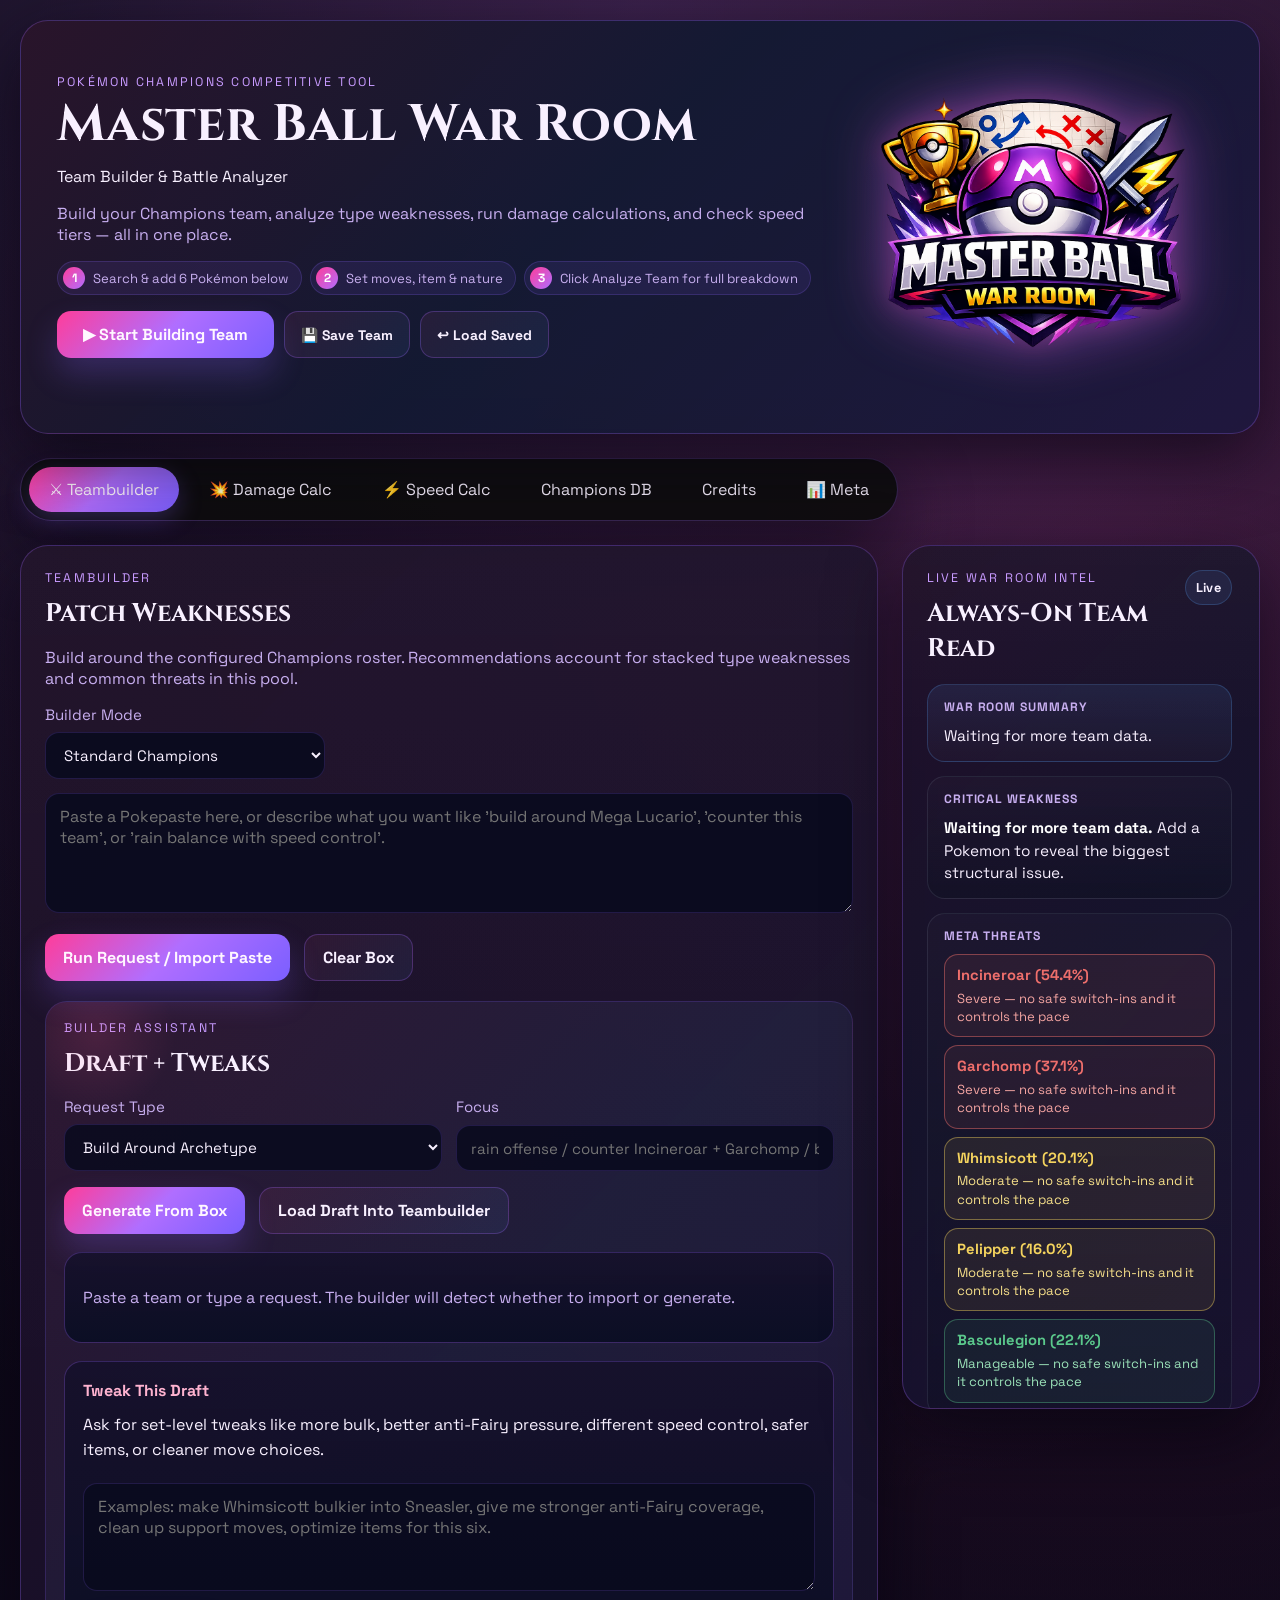
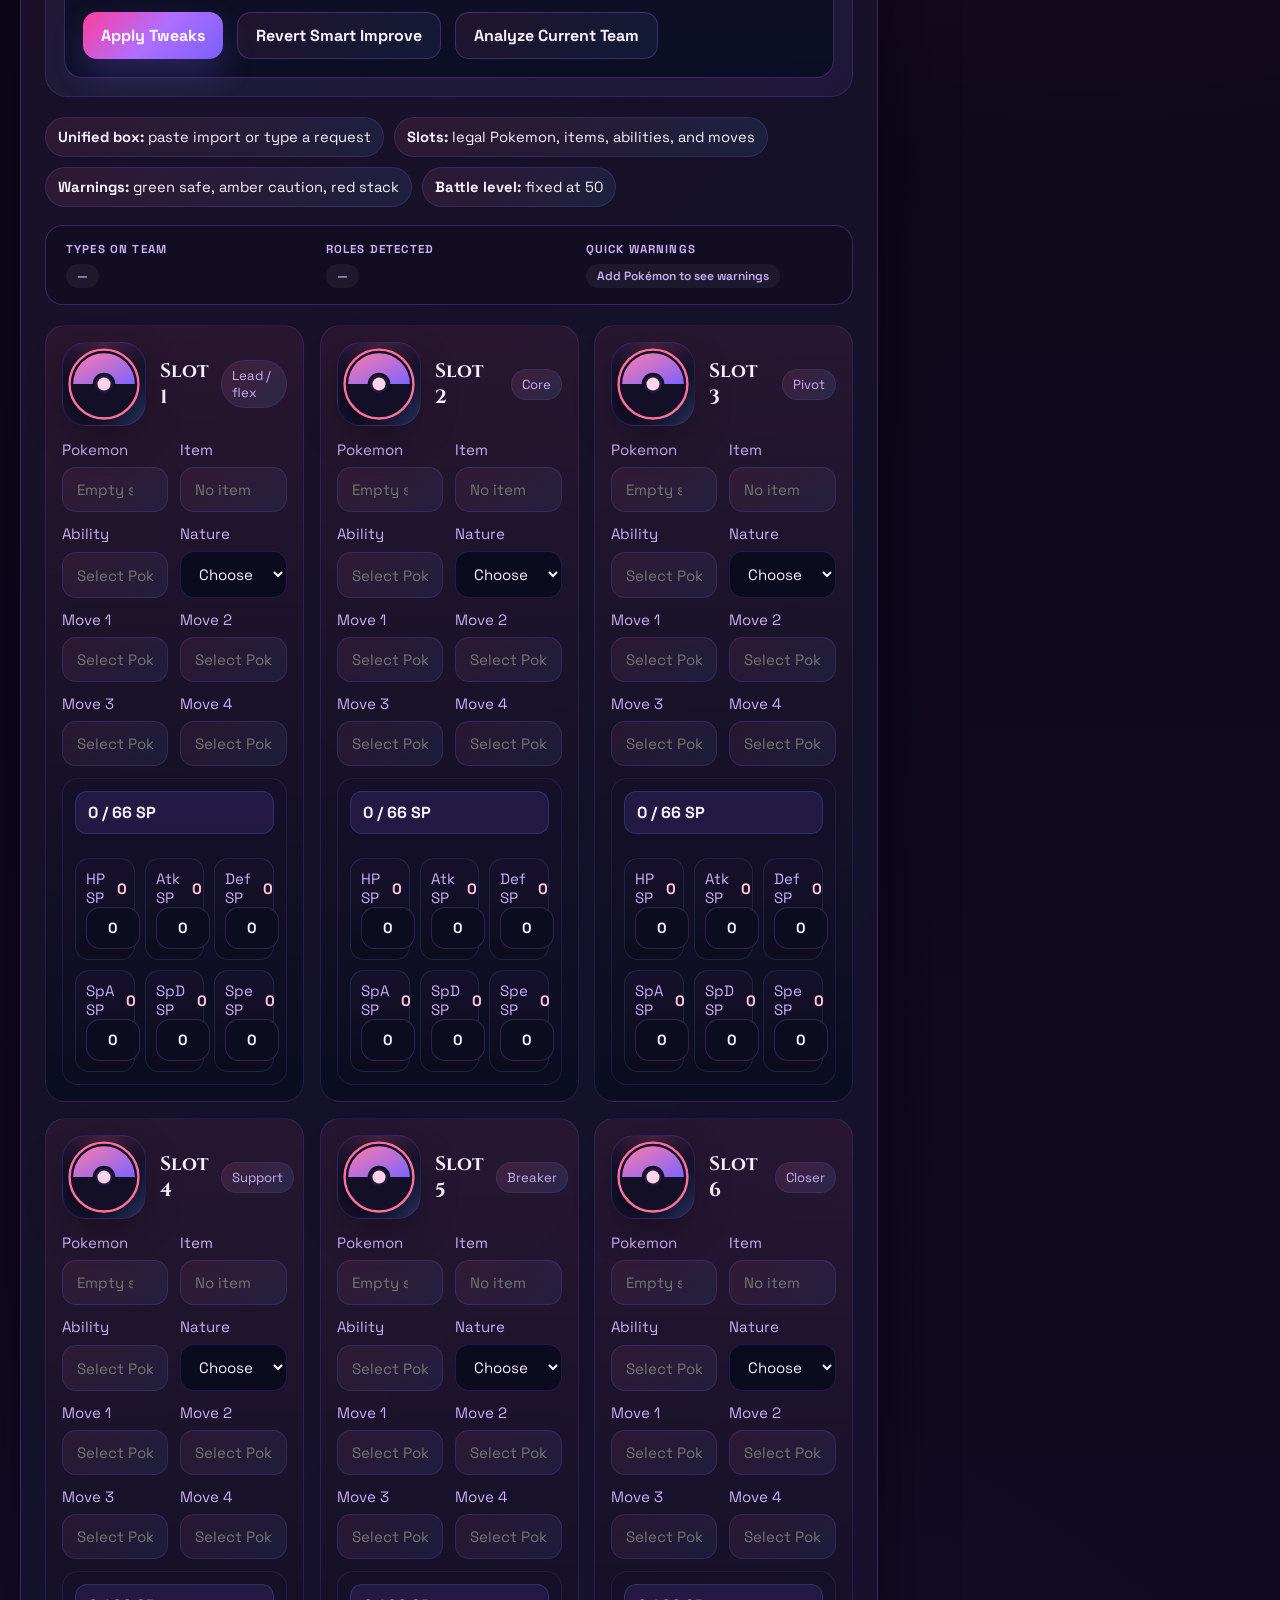
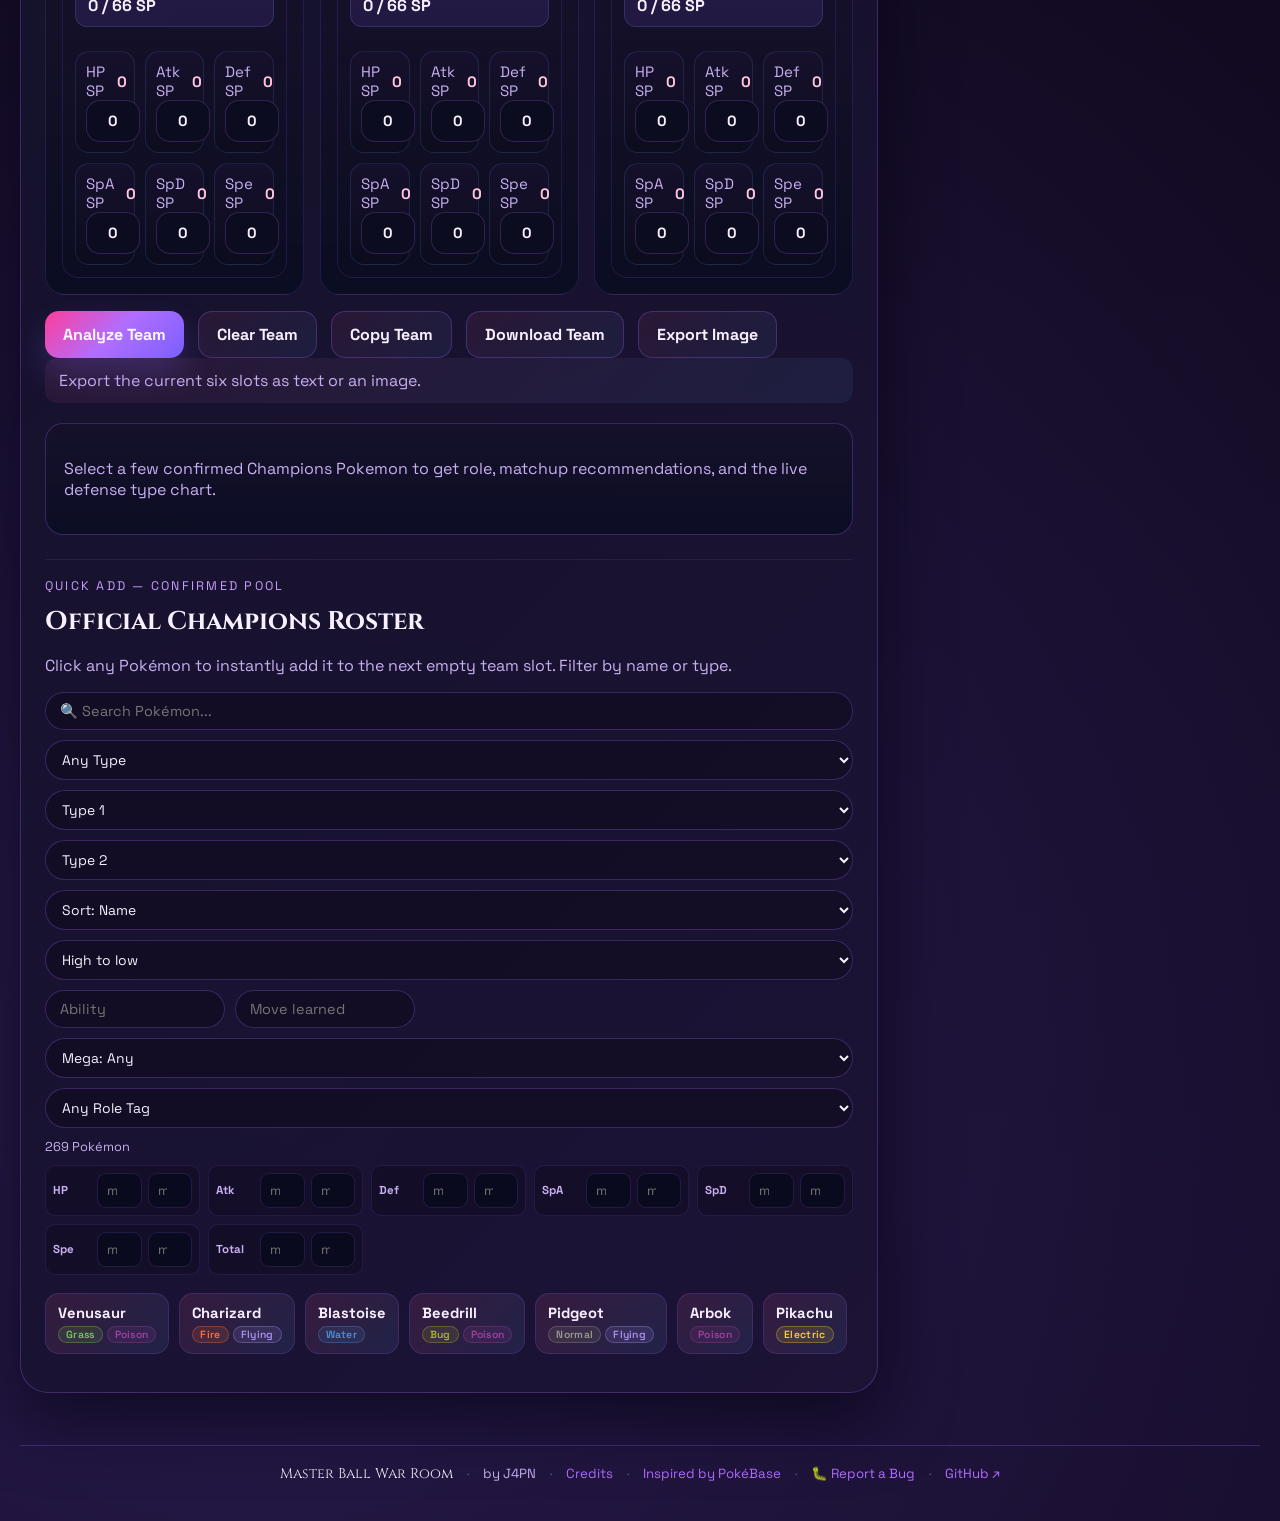
==== commit 05ca55fe: "Add files via upload" ====
--- a/index.html
+++ b/index.html
@@ -810,7 +810,6 @@
   <script src="./abilities-data.js?v=20260419l"></script>
   <script src="./app.js?v=20260426gc"></script>
 <script src="./patch.js"></script>
-<script src="./engine2.js"></script>
 <script src="./tr_fix.js"></script>
     </body>
 </html>
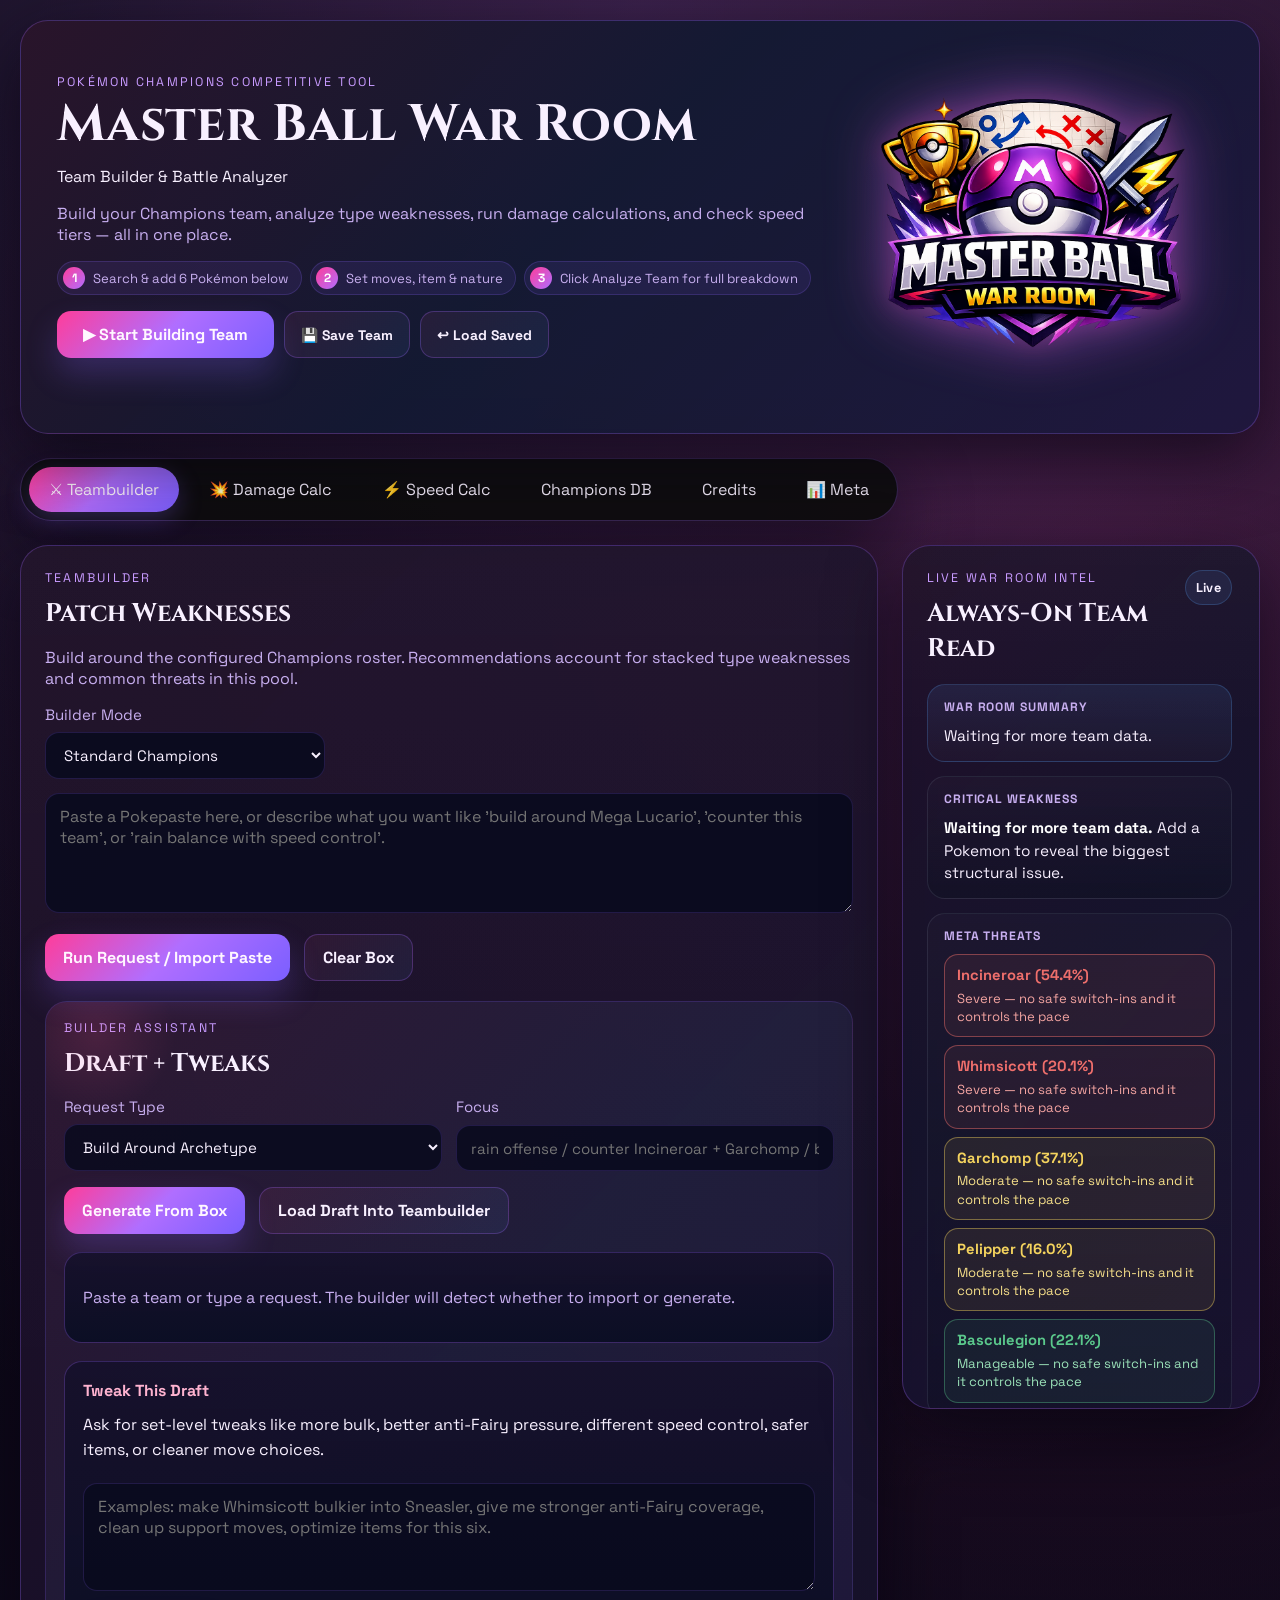
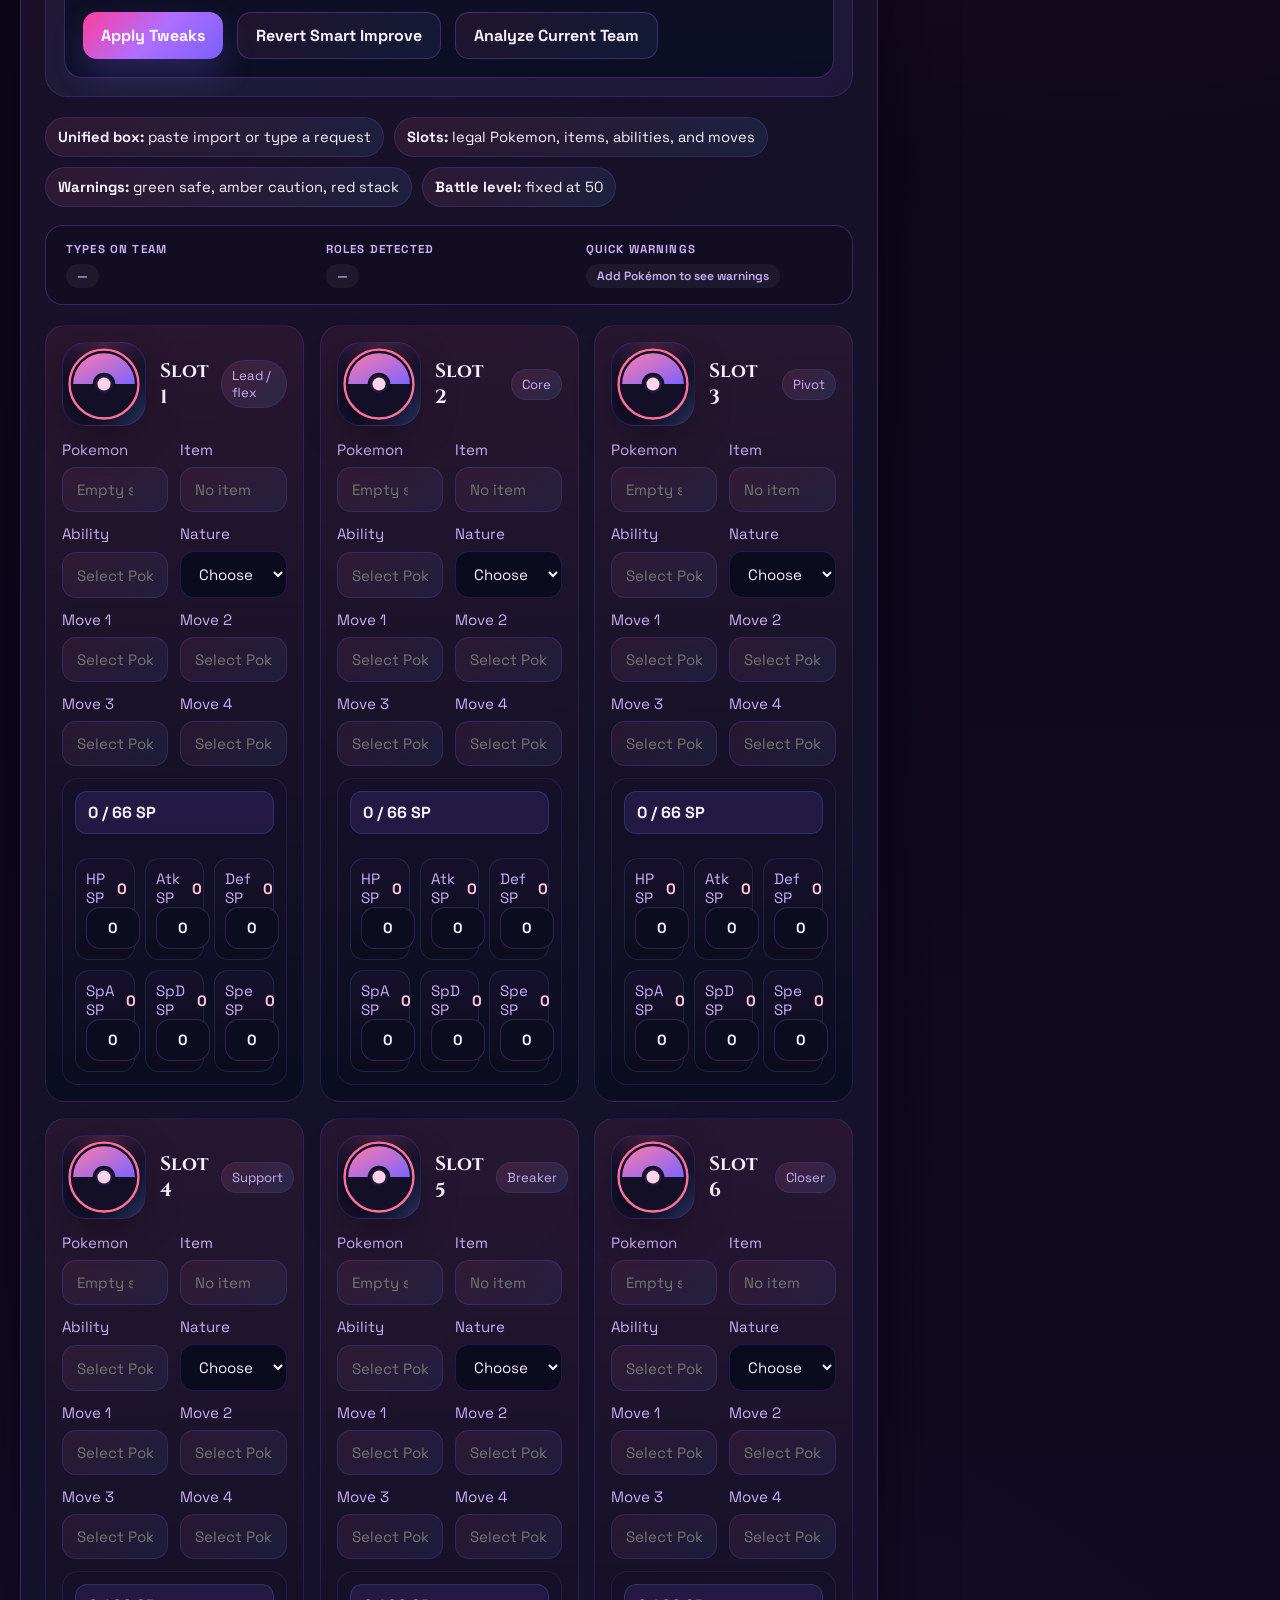
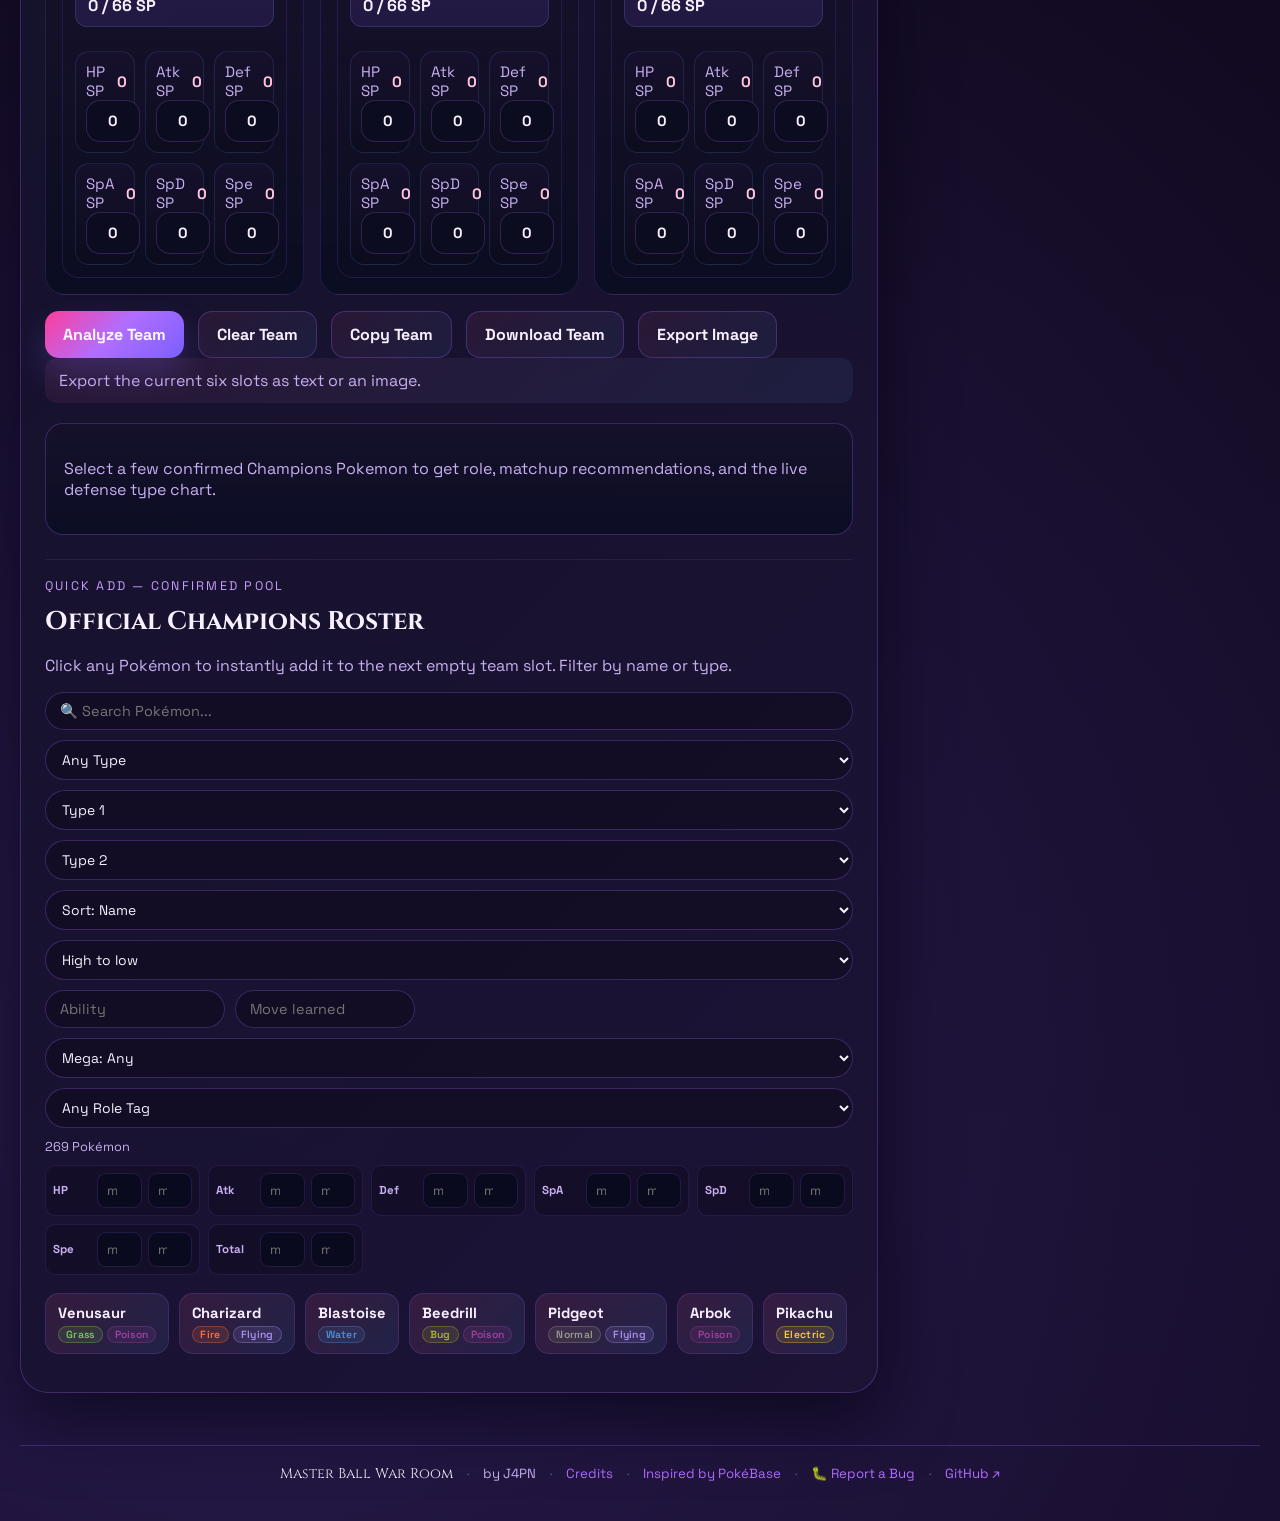
==== commit 843016e1: "Add files via upload" ====
--- a/index.html
+++ b/index.html
@@ -264,6 +264,10 @@
                 <input id="speed-iv" type="number" min="0" max="31" value="31" />
               </label>
               <label>
+                Speed SP
+                <input id="speed-sp" type="number" min="0" max="32" value="32" />
+              </label>
+              <label>
                 Nature
                 <select id="speed-nature-mode">
                   <option value="boost">Speed Boosting</option>
--- a/styles.css
+++ b/styles.css
@@ -588,7 +588,7 @@
   justify-content: center;
   background: rgba(5, 6, 16, 0.78);
   backdrop-filter: blur(10px);
-  z-index: 60;
+  z-index: 120;
 }
 .move-picker.is-open { display: flex; }
 .move-picker__dialog {
@@ -1791,10 +1791,15 @@
   display: none;
 }
 .team-slot-modal.is-open { display: block; }
+.team-slot-modal.slot-editor--selector-open {
+  z-index: 40;
+  pointer-events: none;
+}
 .team-slot-modal__scrim {
   position: absolute;
   inset: 0;
   background: rgba(4, 5, 14, 0.68);
+  transition: opacity 160ms ease;
 }
 .team-slot-modal__panel {
   position: absolute;
@@ -1807,6 +1812,15 @@
   border-left: 1px solid var(--line);
   background: rgba(13, 14, 34, 0.98);
   box-shadow: -18px 0 50px rgba(0,0,0,0.45);
+  transition: opacity 160ms ease, transform 180ms ease;
+}
+.team-slot-modal.slot-editor--selector-open .team-slot-modal__scrim {
+  opacity: 0;
+}
+.team-slot-modal.slot-editor--selector-open .team-slot-modal__panel {
+  opacity: 0;
+  visibility: hidden;
+  transform: translateX(100%);
 }
 .team-slot-modal__close {
   position: sticky;
